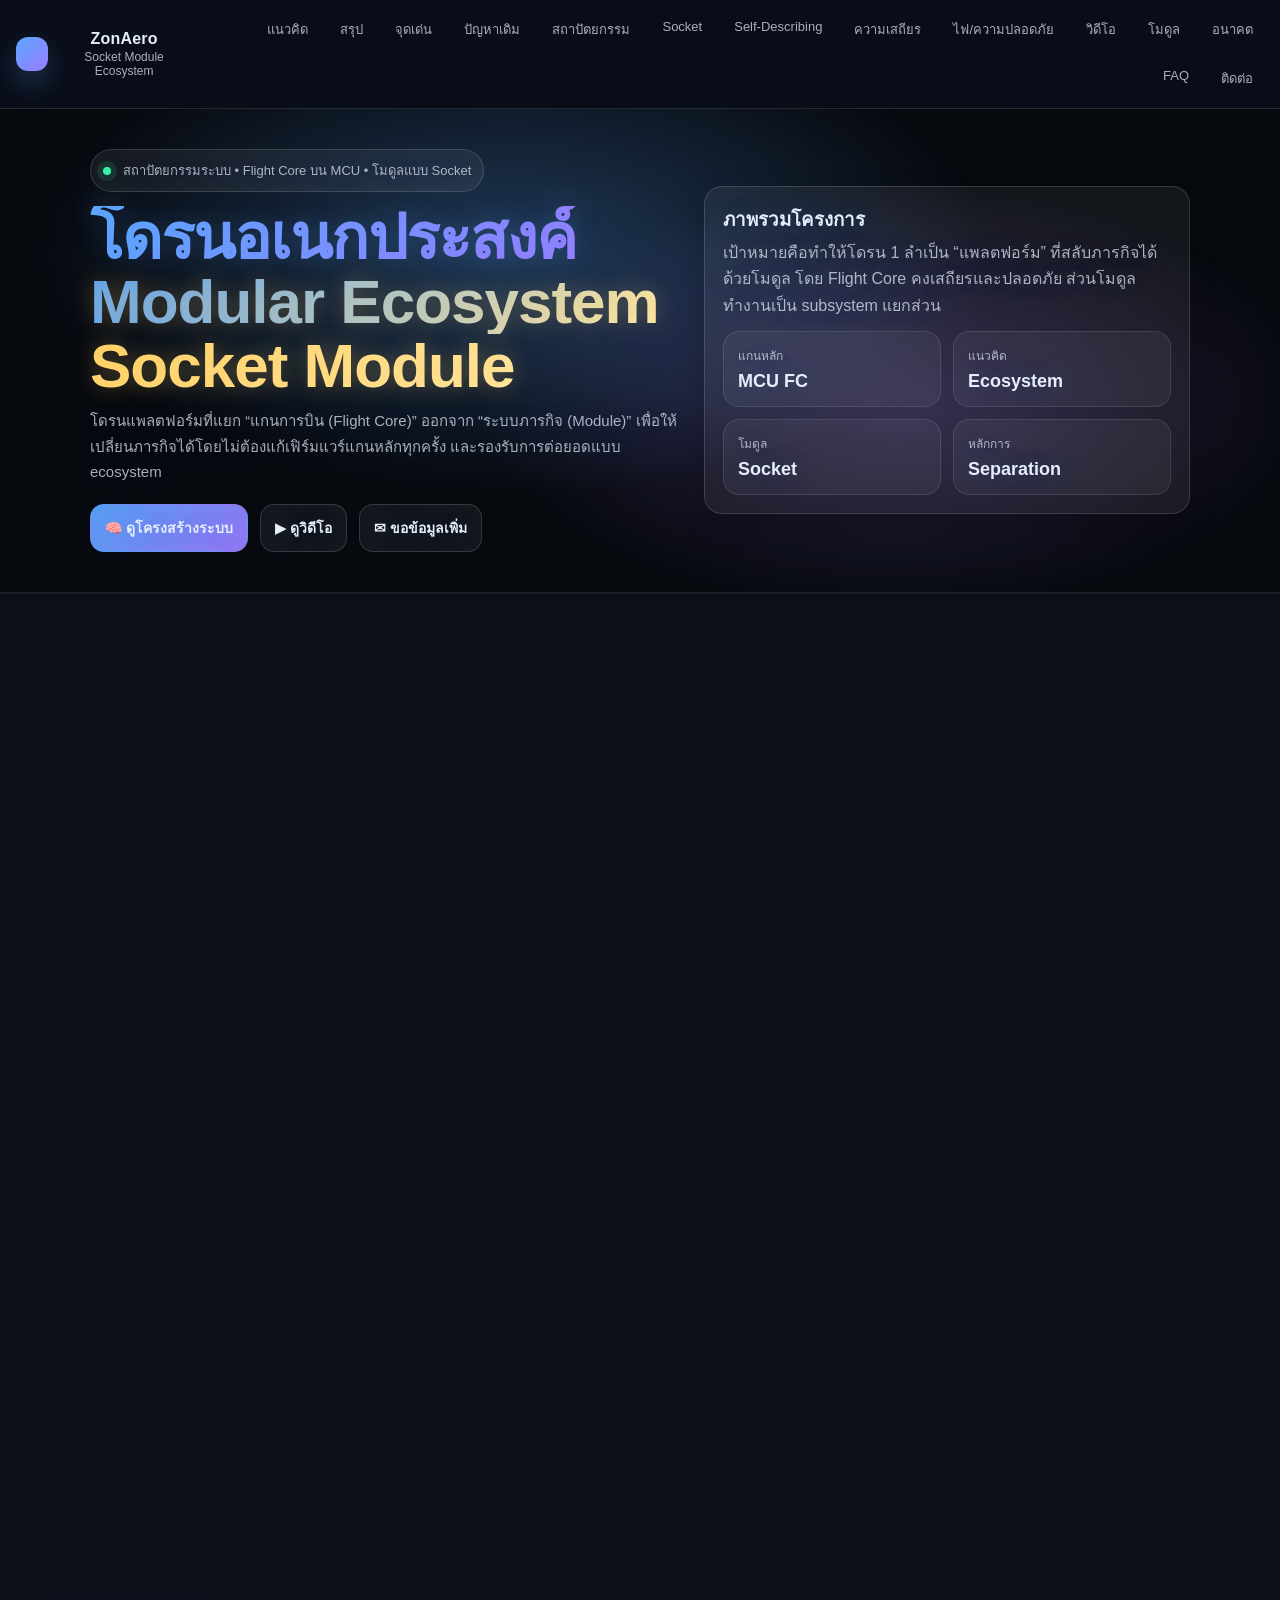
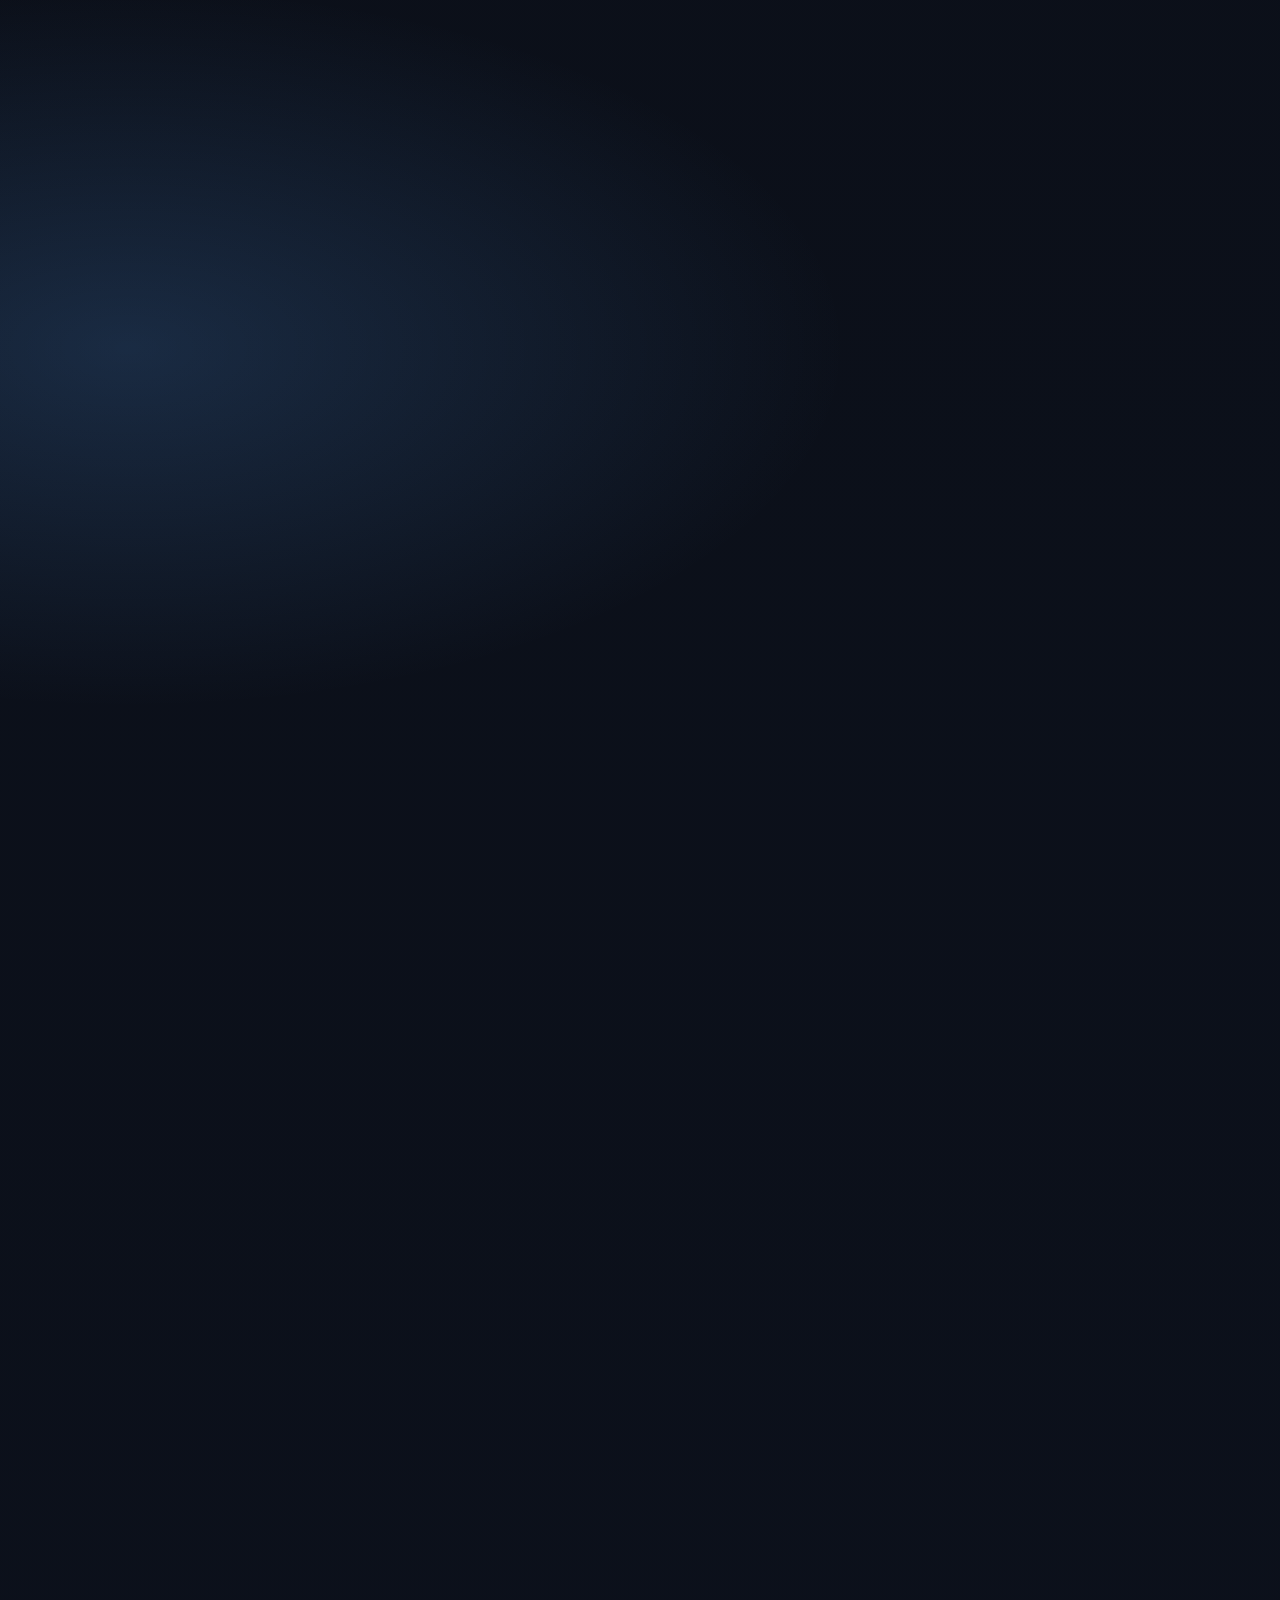
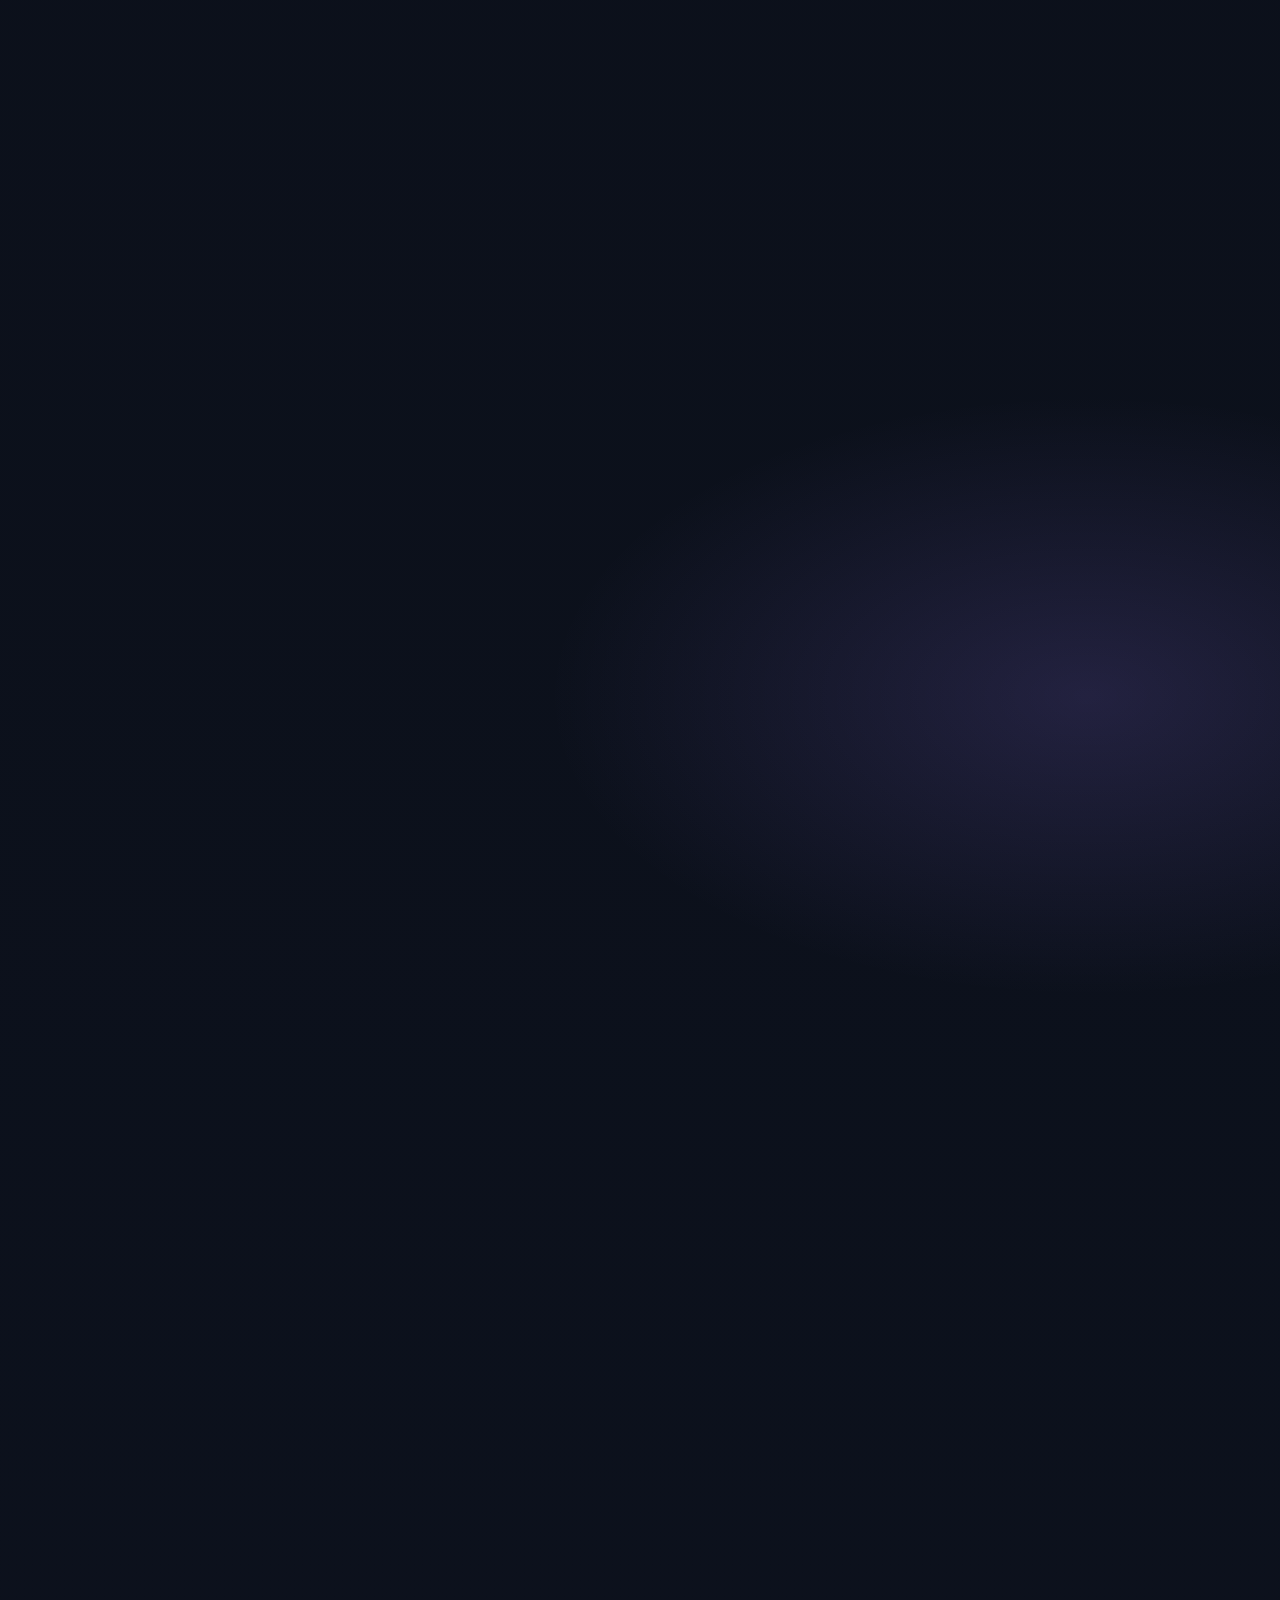
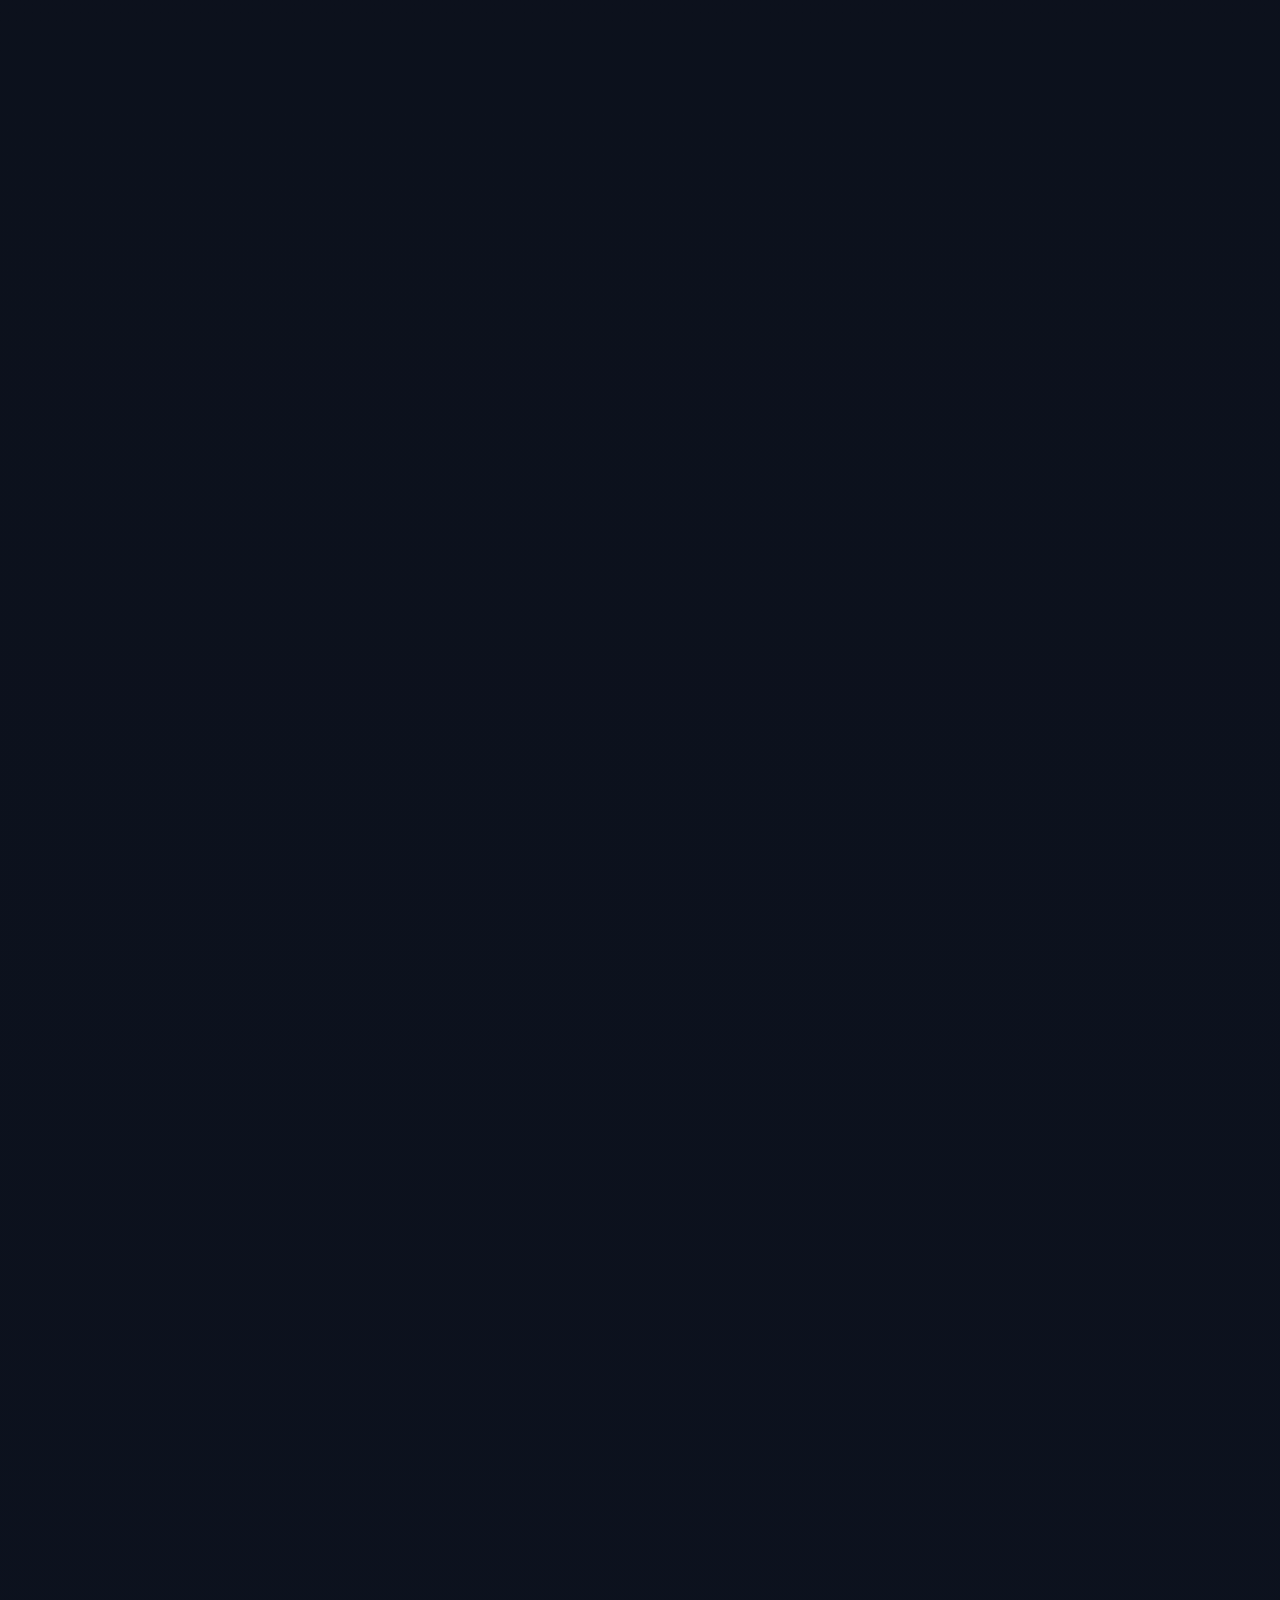
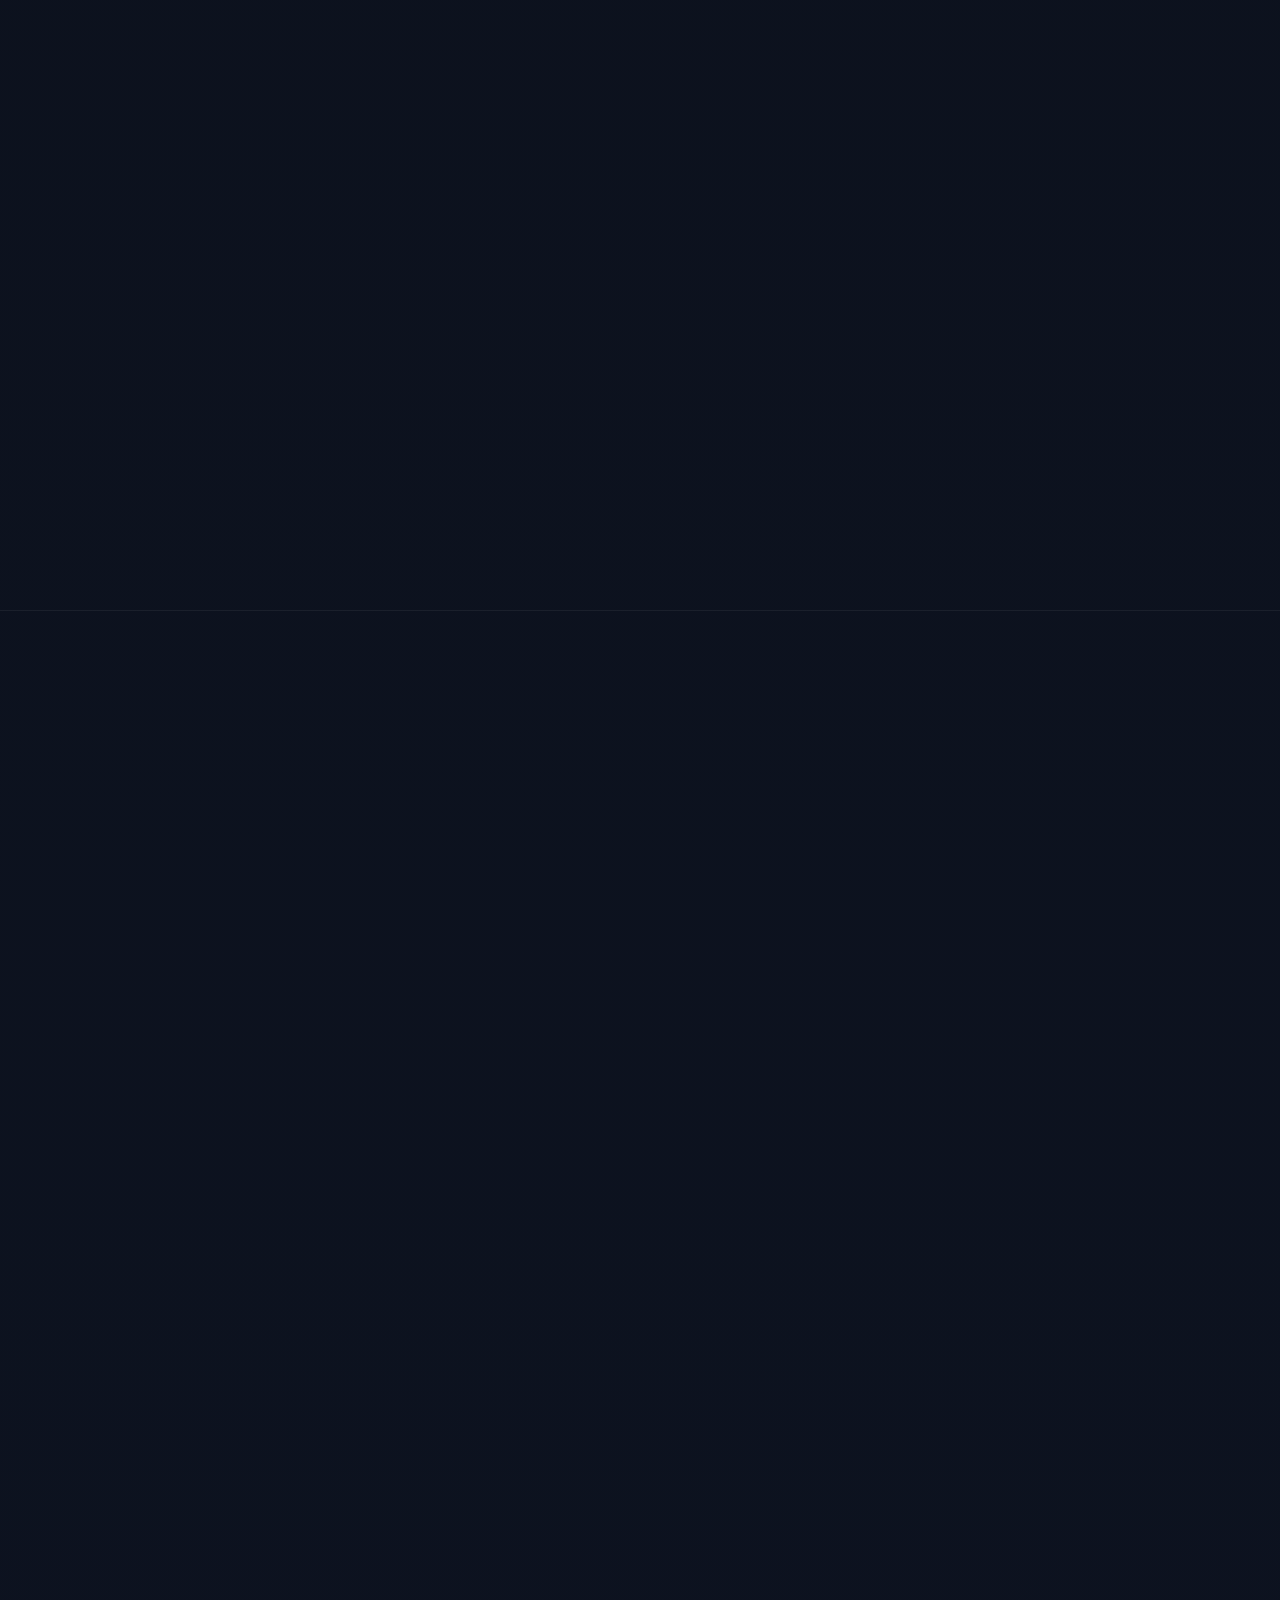
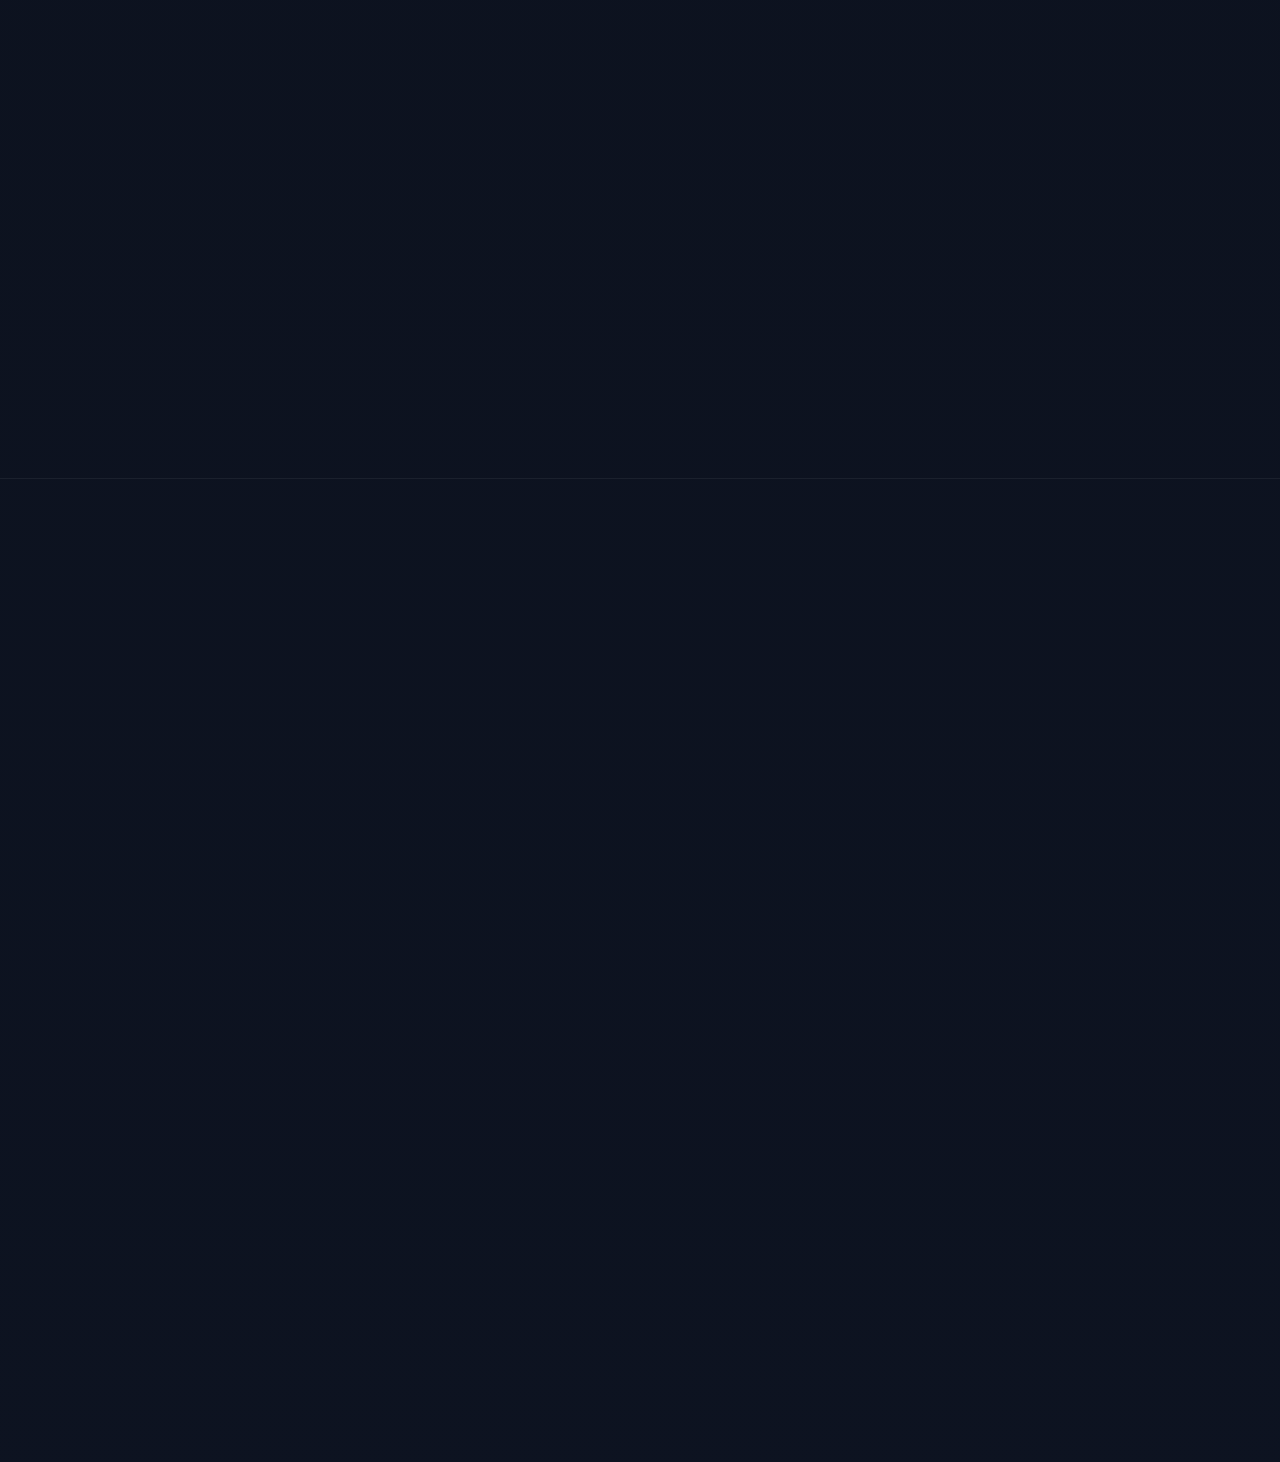
==== Multi_purpose_drone_infor.html @ 0255a1be "first commit" ====
<!doctype html>
<html lang="th">
<head>
  <meta charset="UTF-8" />
  <meta name="viewport" content="width=device-width, initial-scale=1.0" />
  <title>ZonAero | Modular Drone Ecosystem</title>
  <link rel="stylesheet" href="Multi_purpose_drone_infor.css" />
</head>

<body>
  <!-- NAV -->
  <nav class="topnav reveal" data-delay="1">
    <a class="brand" href="index.html">
      <div class="brand-badge" aria-hidden="true"></div>
      <div>
        <div class="brand-title">ZonAero</div>
        <div class="brand-sub">Socket Module Ecosystem</div>
      </div>
    </a>

    <div class="navlinks">
      <a href="#concept">แนวคิด</a>
      <a href="#summary">สรุป</a>
      <a href="#key-features">จุดเด่น</a>
      <a href="#problem">ปัญหาเดิม</a>
      <a href="#architecture">สถาปัตยกรรม</a>
      <a href="#socket">Socket</a>
      <a href="#selfdesc">Self-Describing</a>
      <a href="#reliability">ความเสถียร</a>
      <a href="#power">ไฟ/ความปลอดภัย</a>
      <a href="#videos">วิดีโอ</a>
      <a href="#examples">โมดูล</a>
      <a href="#future">อนาคต</a>
      <a href="#faq">FAQ</a>
      <a href="#contact">ติดต่อ</a>
    </div>
  </nav>

  <!-- HERO -->
  <header class="hero" id="top">
    <!-- HeroBG: แบบไม่ fixed (ตามที่คุณต้องการก่อนหน้า) -->
    <div class="hero-bg reveal zoom" data-delay="1" aria-hidden="true"></div>

    <div class="container hero-inner">
      <div>
        <div class="hero-kicker reveal" data-delay="2">
          <span class="dot" aria-hidden="true"></span>
          สถาปัตยกรรมระบบ • Flight Core บน MCU • โมดูลแบบ Socket
        </div>

        <h1 class="hero-title reveal" data-delay="3">
          <span class="hero-accent">โดรนอเนกประสงค์</span><br/>
          <span class="Aerogold">Modular Ecosystem</span>
          <span class="gold">Socket Module</span>
        </h1>

        <p class="hero-sub reveal" data-delay="4">
          โดรนแพลตฟอร์มที่แยก “แกนการบิน (Flight Core)” ออกจาก “ระบบภารกิจ (Module)”
          เพื่อให้เปลี่ยนภารกิจได้โดยไม่ต้องแก้เฟิร์มแวร์แกนหลักทุกครั้ง และรองรับการต่อยอดแบบ ecosystem
        </p>

        <div class="hero-actions reveal" data-delay="5">
          <a class="btn primary" href="#architecture">🧠 ดูโครงสร้างระบบ</a>
          <a class="btn" href="#videos">▶ ดูวิดีโอ</a>
          <a class="btn" href="#contact">✉ ขอข้อมูลเพิ่ม</a>
        </div>
      </div>

      <aside class="hero-card reveal right" data-delay="3">
        <h3 style="margin:0 0 6px;">ภาพรวมโครงการ</h3>
        <p style="margin:0;color:rgba(230,238,252,.72);line-height:1.65;">
          เป้าหมายคือทำให้โดรน 1 ลำเป็น “แพลตฟอร์ม” ที่สลับภารกิจได้ด้วยโมดูล
          โดย Flight Core คงเสถียรและปลอดภัย ส่วนโมดูลทำงานเป็น subsystem แยกส่วน
        </p>

        <div class="statgrid">
          <div class="stat"><div class="k">แกนหลัก</div><div class="v">MCU FC</div></div>
          <div class="stat"><div class="k">แนวคิด</div><div class="v">Ecosystem</div></div>
          <div class="stat"><div class="k">โมดูล</div><div class="v">Socket</div></div>
          <div class="stat"><div class="k">หลักการ</div><div class="v">Separation</div></div>
        </div>
      </aside>
    </div>
  </header>

  <main>
    <!-- =========================
         (0) NEW: แนวคิดโครงการ (5W1H) - ภาษาไทย + ป้องกันความลับ
    ========================== -->
    <section class="section" id="concept">
      <div class="container">
        <h2 class="section-title reveal" data-delay="1">
          <span class="Aerogold">แนวคิดของโครงการ</span>
        </h2>

        <div class="card reveal" data-delay="2">
          <p class="paragraph">
            ระบบนี้ถูกออกแบบสำหรับผู้ใช้ 3 กลุ่ม ได้แก่ ผู้ใช้งานโดรนที่ต้องสลับภารกิจในภาคสนาม,
            นักพัฒนาที่ดูแล Flight Core ให้มีเสถียรภาพและข้อกำหนดด้านความปลอดภัยคงที่,
            และผู้สร้างโมดูลที่พัฒนาระบบภารกิจเป็น subsystem แยกจากแกนหลัก โครงการนี้ถูกสร้างขึ้นมาเพื่อแก้ปัญหา
            โดรนแบบเดิมที่เมื่อเปลี่ยน payload/อุปกรณ์ภายนอก มักต้องแก้เฟิร์มแวร์หลักจนเกิดหลายเวอร์ชัน
            ทดสอบยากและเสี่ยงต่อความเสถียรของการบิน จึงเหมาะกับสถานการณ์ที่ภารกิจเปลี่ยนบ่อย เช่น เกษตร/กล้อง/สำรวจ/งานเฉพาะทาง
            โดยที่ตัวลำและ Flight Core ควร “คงเดิม” ส่วนความสามารถภารกิจย้ายไปอยู่ที่โมดูล เหตุผลที่ออกแบบเป็น ecosystem
            คือเพื่อให้มาตรฐานการเชื่อมต่อ การค้นพบ และความหมายของคำสั่งเป็นแบบเดียวกัน ทำให้โมดูลจากหลายผู้พัฒนาใช้งานร่วมกันได้
            โดยไม่ย้อนกลับไปแก้แกนหลักทุกครั้ง แนวคิด socket module จึงเป็นขอบเขตระบบที่ทำให้โมดูลประกาศตัวตน/ความสามารถระดับแนวคิด
            แล้วให้ Flight Core ทำหน้าที่ route และกำกับความปลอดภัย ขณะที่การควบคุมการบินยังคง deterministic และเสถียร
          </p>
        </div>

        <!-- NEW: ป้องกันความลับ -->
        <div class="notice reveal" data-delay="3">
          <b>หมายเหตุ (Public-safe):</b>
          หน้านี้อธิบายระดับสถาปัตยกรรมเท่านั้น จึงไม่เผยรายละเอียด low-level เช่น โครงสร้างเฟรมจริง,
          mapping คำสั่งจริง, ค่าควบคุมเฉพาะ, หรือรหัสระบุตัวตนที่ใช้จริง เพื่อป้องกันการ reverse ระบบ
        </div>
      </div>
    </section>

    <!-- (1) NEW: สรุปโครงการ -->
    <section class="section" id="summary">
      <div class="container">
        <h2 class="section-title reveal" data-delay="1">
          <span class="gold">สรุปโครงการ</span>
        </h2>
        <div class="card reveal" data-delay="2">
          <p class="paragraph">
            โครงการนี้เป็นโดรนที่พัฒนาระบบ <span class="gold">Socket Module</span> เพิ่มเติมโดยโมดูลสามารถเสียบใช้งานได้ทันที
            โดยไม่ต้องแก้ Flight Core ทุกครั้งที่เปลี่ยนภารกิจ ทำให้แกนการบินคงเสถียรเป็นมาตรฐานเดียว
            และช่วยให้การพัฒนาโมดูลภารกิจสามารถทำได้อย่างอิสระ
          </p>
        </div>
      </div>
    </section>

    <!-- NEW: Key Features -->
    <section class="section" id="key-features">
      <div class="container">
        <h2 class="section-title reveal" data-delay="1">
          <span class="Aeroblue">จุดเด่นของระบบ</span>
        </h2>
        <p class="section-desc reveal" data-delay="2">
          คุณสมบัติระดับสถาปัตยกรรม
        </p>

        <div class="grid3">
          <div class="card reveal left" data-delay="1">
            <h3>Flight Core คงที่</h3>
            <p>ลดการแก้เฟิร์มแวร์หลักตาม payload และลดความเสี่ยง regression</p>
            <div class="pill">⚙️ Stable Core</div>
          </div>

          <div class="card reveal" data-delay="2">
            <h3>โมดูลเป็น Subsystem</h3>
            <p>แยกส่วนภารกิจออกจากการบิน ทำให้พัฒนา/ทดสอบ/สลับภารกิจได้เร็ว</p>
            <div class="pill">🧩 Subsystem</div>
          </div>

          <div class="card reveal right" data-delay="3">
            <h3>Self-Describing</h3>
            <p>ประกาศ “ตัวตน + ความสามารถของ Module” เพื่อให้ระบบจัดการได้อัตโนมัติ</p>
            <div class="pill">🧾 Discovery</div>
          </div>

          <div class="card reveal left" data-delay="1">
            <h3>การสื่อสารเน้นความเสถียร</h3>
            <p>กลไกยืนยัน/ลองใหม่แบบมีขอบเขต โดยต่อย่อดมาจาก Protocol (CRC16-CCITT)</p>
            <div class="pill">📡 Reliable Link</div>
          </div>

          <div class="card reveal" data-delay="2">
            <h3>แยกระบบไฟ</h3>
            <p>แยกไฟ Logic และ Payload เพื่อลดผลกระทบต่อ Flight core</p>
            <div class="pill">🔌 Power Domains</div>
          </div>

          <div class="card reveal right" data-delay="3">
            <h3>รองรับ Ecosystem</h3>
            <p>รองรับโมดูลจากหลายผู้พัฒนา ภายใต้ข้อกำหนดเดียวกัน</p>
            <div class="pill">🧑‍💻 Extensible</div>
          </div>
        </div>
      </div>
    </section>

    <!-- (2) NEW: ปัญหาเดิม -->
    <section class="section" id="problem">
      <div class="container">
        <h2 class="section-title reveal" data-delay="1">
          <span class="Radddddddd">ปัญหาของโดรนแบบเดิม</span>
        </h2>
        <div class="grid2">
          <div class="card reveal left" data-delay="1">
            <h3>การแก้เฟิร์มแวร์เมื่อเปลี่ยนอุปกรณ์</h3>
            <p>
              เมื่อเปลี่ยน payload หรืออุปกรณ์ภายนอก มักต้องแก้ตรรกะ/การจัดการความปลอดภัยในเฟิร์มแวร์หลัก
              ส่งผลให้เกิดหลายเวอร์ชัน ทดสอบยาก และเพิ่มความเสี่ยงต่อความเสถียรของการบิน
            </p>
          </div>
          <div class="card reveal right" data-delay="2">
            <h3>ข้อจำกัดของโดรนเชิงภารกิจแบบตายตัว</h3>
            <p>
              โดรนจำนวนมากถูกออกแบบให้เหมาะกับภารกิจเดียว การเปลี่ยนภารกิจมักต้องเปลี่ยนทั้งลำหรือสร้างระบบใหม่
              ทำให้ไม่สามารถใช้เป็น “แพลตฟอร์มร่วม” ได้
            </p>
          </div>
        </div>
      </div>
    </section>

    <!-- (3) NEW: สถาปัตยกรรม -->
    <section class="section" id="architecture">
      <div class="container">
        <h2 class="section-title reveal" data-delay="1"><span class="Aeroblue">สถาปัตยกรรมระบบ</span></h2>
        <p class="section-desc reveal" data-delay="2">
          โครงสร้าง: <b>รีโมท → โดรน → โมดูล</b> โดยรีโมทส่งความตั้งใจผู้ใช้และคำสั่งภารกิจ,
          Flight Core ตรวจสอบ/กำกับความปลอดภัย และ route ไปยังโมดูล,
          โมดูลทำงานภารกิจและส่งสถานะกลับเพื่อการแสดงผล/บันทึก
        </p>

        <div class="card reveal" data-delay="3">
          <div class="mono">
            รีโมท → (คำสั่ง/โหมด) → Flight Core (Safety + Routing) → โมดูล (Subsystem) → Payload
            <br/>
            Telemetry/Status ← โมดูล ← Flight Core (Aggregation) ← รีโมท/บันทึกข้อมูล
          </div>
        </div>
      </div>
    </section>

    <!-- (4) NEW: Socket Module -->
    <section class="section" id="socket">
      <div class="container">
        <h2 class="section-title reveal" data-delay="1"> 
          <span class="Aerogold">แนวคิด</span> 
          <span class="gold">Socket Module</span>
        </h2>
        <div class="grid2">
          <div class="card reveal left" data-delay="1">
            <h3>Plug-and-play</h3>
            <p>โมดูลถูกออกแบบให้เชื่อมต่อเข้าระบบได้ตามมาตรฐานเดียวกัน และใช้งานได้โดยไม่ต้องแก้ Flight Core</p>
            <div class="pill">🧲 Plug-and-play</div>
          </div>
          <div class="card reveal right" data-delay="2">
            <h3>โมดูลเป็น subsystem แยกจาก flight core</h3>
            <p>Flight Core คุมการบินและ safety gating ส่วนโมดูลรับผิดชอบภารกิจภายใต้ขอบเขตความสามารถที่ประกาศไว้</p>
            <div class="pill">⚙️ Boundary</div>
          </div>
        </div>
      </div>
    </section>

    <!-- (5) NEW: Self-describing (ปกปิดข้อมูลจริง) -->
    <section class="section" id="selfdesc">
      <div class="container">
        <h2 class="section-title reveal" data-delay="1">
          <span class="Aerogold">โมดูลแบบอธิบายตัวเอง </span>
          <span class="gold">(Self-describing Module)</span>
        </h2>
        <p class="section-desc reveal" data-delay="2">
          โมดูลประกาศ “ตัวตน + แผนที่ความสามารถ” เพื่อให้ระบบรู้ว่ารองรับฟังก์ชันประเภทใด โดยหน้าเว็บนี้ใช้ตัวอย่างเชิงแนวคิดและปกปิดค่าที่ใช้จริง
        </p>

        <div class="grid2">
          <div class="card reveal left" data-delay="1">
            <h3>ตัวอย่างเชิงแนวคิด</h3>
            <pre class="codebox"><code>Module Identity   = [REDACTED]
Capability Map    = [ABSTRACTED TYPES ONLY]</code></pre>
            <div class="pill">🔒 Public-safe</div>
          </div>

          <div class="card reveal right" data-delay="2">
            <h3>ประเภทความสามารถ (ตัวอย่าง)</h3>
            <ul class="list">
              <li><b>ช่วงค่า (Range)</b> เช่น 0–180 สำหรับมุมเซอร์โว</li>
              <li><b>สถานะ (Boolean)</b> เช่น เปิด/ปิด</li>
              <li><b>ไม่มีฟังก์ชัน</b> สำหรับช่องที่ไม่ได้ใช้งาน</li>
            </ul>
            <div class="pill">🧾 Type-based</div>
          </div>
        </div>
      </div>
    </section>

    <!-- (6) NEW: ความเสถียรการสื่อสาร -->
    <section class="section" id="reliability">
      <div class="container">
        <h2 class="section-title reveal" data-delay="1">
          <span class="Aeroblue">ความเสถียรของการสื่อสาร</span>
        </h2>

        <p class="section-desc reveal" data-delay="2">
          ระบบยึดแนวคิดการสื่อสารที่ตรวจสอบได้ เพื่อป้องกันคำสั่งผิดพลาดและลดความเสี่ยงจากการเชื่อมต่อที่ไม่เสถียร
        </p>

        <div class="grid3">
          <div class="card reveal left" data-delay="1">
            <h3>Serial Protocol</h3>
            <p>มีโครงสร้างการส่งข้อมูลเป็นเฟรมเพื่อแยกคำสั่ง/ข้อมูล (ไม่เปิดโครงสร้างจริง)</p>
            <div class="pill">🧵 Framing</div>
          </div>

          <div class="card reveal" data-delay="2">
            <h3>CRC16</h3>
            <p>ตรวจสอบความถูกต้องของข้อมูลก่อนนำไปใช้ ลดผลกระทบจากสัญญาณรบกวน</p>
            <div class="pill">✅ Integrity</div>
          </div>

          <div class="card reveal right" data-delay="3">
            <h3>ACK / NACK</h3>
            <p>กลไกตอบรับเพื่อยืนยันการรับส่ง และรองรับการลองใหม่แบบมีขอบเขต</p>
            <div class="pill">↩️ Confirm</div>
          </div>

          <div class="card reveal left" data-delay="1">
            <h3>Timeout / Retry</h3>
            <p>กำหนดเวลารอและการลองใหม่แบบจำกัด เพื่อให้พฤติกรรมระบบคาดเดาได้</p>
            <div class="pill">⏱️ Bounded</div>
          </div>

          <div class="card reveal" data-delay="2">
            <h3>Failsafe</h3>
            <p>เมื่อโมดูลผิดปกติ ระบบสามารถลดระดับภารกิจได้ โดยยังคงความปลอดภัยการบิน</p>
            <div class="pill">🛡 Safe</div>
          </div>

          <div class="card reveal right" data-delay="3">
            <h3>State Handling</h3>
            <p>จัดการการเชื่อมต่อแบบสถานะเพื่อลดพฤติกรรมไม่กำหนดแน่ชัด</p>
            <div class="pill">📐 States</div>
          </div>
        </div>
      </div>
    </section>

    <!-- (7) NEW: ไฟ/ความปลอดภัย -->
    <section class="section" id="power">
      <div class="container">
        <h2 class="section-title reveal" data-delay="1">
          <span class="Radddddddd">ความปลอดภัยและระบบไฟ</span>
        </h2>

        <div class="grid2">
          <div class="card reveal left" data-delay="1">
            <h3>แยกไฟ Logic และ Payload</h3>
            <p>
              แยกไฟเลี้ยง Logic ออกจากไฟ Payload เพื่อลดการรบกวนข้ามโดเมน และลดโอกาสที่โหลดภารกิจจะกระทบระบบควบคุมหลัก
            </p>
            <div class="pill">🔋 Separation</div>
          </div>

          <div class="card reveal right" data-delay="2">
            <h3>แนวคิดการตัดไฟโมดูลเมื่อผิดปกติ (อนาคต)</h3>
            <p>
              วางสถาปัตยกรรมให้รองรับการแยกความเสียหาย (fault isolation) โดยไม่เปิดเผยรายละเอียดวงจร/เงื่อนไขจริงบนหน้าเว็บ
            </p>
            <div class="pill">⚠️ Future</div>
          </div>
        </div>
      </div>
    </section>

    <!-- VIDEO -->
    <section class="section" id="videos">
  <div class="container">
    <h2 class="section-title reveal" data-delay="1">วิดีโอสาธิต (Videos)</h2>
    <p class="section-desc reveal" data-delay="2">
      ตัวอย่างการทำงาน/การทดสอบ (นำเสนอระดับภาพรวม ไม่เผยรายละเอียด low-level)
    </p>

    <!-- Video 1 -->
    <div class="card reveal" data-delay="3">
      <h3 style="margin:0 0 10px;">
        <span class="dot" aria-hidden="true">|</span> - Test Flight (Camera Module)
      </h3>
      <video class="video-center reveal zoom" data-delay="2"
             data-autoplay loop muted playsinline preload="metadata">
        <source src="video/noise.mp4" type="video/mp4" />
        เบราว์เซอร์ของคุณไม่รองรับวิดีโอ
      </video>
    </div>

    <div style="height:18px;"></div>

    <!-- Video 2 -->
    <div class="card reveal" data-delay="3">
      <h3 style="margin:0 0 10px;">
        <span class="dot" aria-hidden="true">|</span> - Test Flight (Agriculture Module)
      </h3>
      <video class="video-center reveal zoom" data-delay="2"
             data-autoplay loop muted playsinline preload="metadata">
        <source src="video/idk.mp4" type="video/mp4" />
        เบราว์เซอร์ของคุณไม่รองรับวิดีโอ
      </video>
    </div>

    <div style="height:18px;"></div>

    <!-- Video 3  -->
    <div class="card reveal" data-delay="3">
      <h3 style="margin:0 0 10px;">
        <span class="dot" aria-hidden="true">|</span> - การเชื่อมต่อ Agriculture Module
      </h3>
      <video class="video-center reveal zoom" data-delay="2"
             data-autoplay loop muted playsinline preload="metadata">
        <source src="video/supergolf.mp4" type="video/mp4" />
        เบราว์เซอร์ของคุณไม่รองรับวิดีโอ
      </video>
    </div>

    <div style="height:18px;"></div>

    <!-- Video 4 (NEW) -->
    <div class="card reveal" data-delay="3">
      <h3 style="margin:0 0 10px;">
        <span class="dot" aria-hidden="true">|</span>
         - การเชื่อมต่อ Agriculture Module Test บินจริง
      </h3>
      <video class="video-center reveal zoom" data-delay="2"
             data-autoplay loop muted playsinline preload="metadata">
        <source src="video/danger.mp4" type="video/mp4" />
        เบราว์เซอร์ของคุณไม่รองรับวิดีโอ
      </video>
    </div>

    <div style="height:18px;"></div>

    <!-- Video 5 (NEW) -->
    <div class="card reveal" data-delay="3">
      <h3 style="margin:0 0 10px;">
        <span class="dot" aria-hidden="true">|</span> - การเชื่อมต่อ Camera Module
      </h3>
      <video class="video-center reveal zoom" data-delay="2"
             data-autoplay loop muted playsinline preload="metadata">
        <source src="video/golf.mp4" type="video/mp4" />
        เบราว์เซอร์ของคุณไม่รองรับวิดีโอ
      </video>
    </div>
  </div>
</section>


    <!-- (8) NEW: ตัวอย่างโมดูล -->
<section class="section" id="examples">
  <div class="container">
    <h2 class="section-title reveal">
      <span class="Aeroblue">ตัวอย่าง Module</span>
    </h2>
    <p class="section-desc reveal">ตัวอย่างโมดูลในเชิงแนวคิด</p>

    <!-- GRID แนวนอน -->
    <div class="module-grid reveal">

      <div class="card module">
        <img src="images/kak2.jpg" alt="Agriculture Module">
        <h3>โมดูลเกษตร</h3>
        <p>ควบคุมปั๊ม / รีเลย์</p>
      </div>

      <div class="card module">
        <img src="images/kak1.jpg" alt="Camera Module">
        <h3>โมดูลกล้อง</h3>
        <p>Servo 2 แกน สำหรับควบคุมแกนกล้อง X,Y</p>
      </div>

      <div class="card module">
        <img src="images/kak3.png" alt="Custom Module">
        <h3>Custom Module</h3>
        <p>พัฒนาโดยผู้ใช้งาน และ หน่วยงานต่างๆ</p>
      </div>

    </div>
  </div>
</section>




    <!-- (9) NEW: อนาคต -->
    <section class="section" id="future">
      <div class="container">
        <h2 class="section-title reveal" data-delay="1">
          <span class="Aerogold">แผนพัฒนาในอนาคต</span>
        </h2>

        <div class="grid3">
          <div class="card reveal left" data-delay="1">
            <h3>UAV</h3>
            <p>ขยายระบบโมดูลให้รองรับภารกิจ UAV ที่หลากหลายขึ้น</p>
            <div class="pill">✈️</div>
          </div>

          <div class="card reveal" data-delay="2">
            <h3>AUV</h3>
            <p>นำแนวคิด modular ไปสู่ยานใต้น้ำ โดยคงหลักการ subsystem</p>
            <div class="pill">🌊</div>
          </div>

          <div class="card reveal right" data-delay="3">
            <h3>หุ่นยนต์แบบ Modular Ecosystem</h3>
            <p>ต่อยอด ecosystem ไปยังระบบหุ่นยนต์และแพลตฟอร์มอื่น</p>
            <div class="pill">🤖</div>
          </div>
        </div>
      </div>
    </section>

    <!-- FAQ -->
    <section class="section" id="faq">
      <div class="container">
        <h2 class="section-title reveal" data-delay="1">
          <span class="Radddddddd">FAQ</span>
        </h2>
        <p class="section-desc reveal" data-delay="2">
          คำถามที่พบบ่อย (ปรับให้ปลอดภัยต่อการเผยแพร่)
        </p>

        <div class="faq">
          <details class="card reveal" data-delay="1">
            <summary>โมดูลใหม่ต้องแก้ Flight Core ไหม?</summary>
            <p class="faq-body">
              เป้าหมายคือไม่ต้องแก้ โดยยึดการประกาศความสามารถและการ route ของระบบภายใต้กติกาเดียวกัน
            </p>
          </details>

          <details class="card reveal" data-delay="2">
            <summary>ทำไมหน้าเว็บไม่เปิดรายละเอียดโปรโตคอล?</summary>
            <p class="faq-body">
              เพื่อป้องกันการ reverse ระบบ หน้านี้จึงอธิบายระดับสถาปัตยกรรมเท่านั้น
            </p>
          </details>

          <details class="card reveal" data-delay="3">
            <summary>ระบบรับมือการสื่อสารไม่เสถียรอย่างไร?</summary>
            <p class="faq-body">
              ระบบมีแนวคิดตรวจสอบความถูกต้องของข้อมูล และมีแนวทาง failsafe เพื่อคงความปลอดภัยการบิน
            </p>
          </details>

          <details class="card reveal" data-delay="4">
            <summary>ทำไมต้องแยกไฟ Logic กับ Payload?</summary>
            <p class="faq-body">
              เพื่อลดการรบกวนข้ามโดเมน และลดโอกาสที่โหลดภารกิจจะกระทบแกนควบคุมหลัก
            </p>
          </details>

          <details class="card reveal" data-delay="5">
            <summary>ผู้ใช้ภายนอกพัฒนาโมดูลเองได้ไหม?</summary>
            <p class="faq-body">
              ได้ในเชิงแนวคิด หากทำตามมาตรฐานการประกาศความสามารถและข้อกำหนดด้านความปลอดภัยของระบบ
            </p>
          </details>
        </div>
      </div>
    </section>
    <section class="section" id="contact">
      <h2><span class="dot">•</span>  Contact</h2>
      <h3>iabqosochqjz@gmail.com</h3>
    </section>

<footer>
  <div class="container footer-credit">

    <div class="credit-line">
      <span class="role">Web Design & Development</span>
      <span class="dot">•</span>
      <span class="name">Pakin Maliphuang</span>
    </div>

    <div class="credit-line">
      <span class="role">Drone System Design & Development</span>
      <span class="dot">•</span>
      <span class="name">Atitikun Pomsuwon</span>
    </div>

    <p class="copyright">
      © 2025 ZonAero — Project Hub
    </p>

  </div>
</footer>


  <script src="Multi_purpose_drone_infor.js"></script>
</body>
</html>
---- Multi_purpose_drone_infor.css ----
:root{
  --bg:#0b0f18;
  --bg2:#0f172a;
  --text:#e6eefc;
  --muted: rgba(230,238,252,.72);
  --line: rgba(255,255,255,.12);
  --brand:#5aa7ff;
  --brand2:#9b7bff;
  --good:#35f3a4;
  --radius: 18px;
}

*,
*::before,
*::after{ box-sizing:border-box; }

html,body{
  width:100%;
  min-height:100%;
  margin:0;
  padding:0;
  overflow-x:hidden;
  scroll-behavior:smooth;
}

body{
  font-family: Arial, sans-serif;
  background: radial-gradient(1200px 600px at 10% 10%, rgba(90,167,255,.18), transparent 60%),
              radial-gradient(900px 500px at 85% 20%, rgba(155,123,255,.16), transparent 60%),
              linear-gradient(180deg, var(--bg), var(--bg2));
  color: var(--text);
  text-align:center;
}

/* =========================
   Reveal animation
========================= */
.reveal{
  opacity:0;
  transform:translateY(34px);
  transition:opacity .75s ease, transform .75s ease;
  will-change:opacity, transform;
}
.reveal.show{ opacity:1; transform:translateY(0); }
.reveal.zoom{ transform:scale(.96); }
.reveal.zoom.show{ transform:scale(1); }
.reveal.left{ transform:translateX(-40px); }
.reveal.left.show{ transform:translateX(0); }
.reveal.right{ transform:translateX(40px); }
.reveal.right.show{ transform:translateX(0); }
.reveal[data-delay="1"]{ transition-delay:.05s; }
.reveal[data-delay="2"]{ transition-delay:.12s; }
.reveal[data-delay="3"]{ transition-delay:.18s; }
.reveal[data-delay="4"]{ transition-delay:.25s; }
.reveal[data-delay="5"]{ transition-delay:.32s; }

@media (prefers-reduced-motion: reduce){
  .reveal, .reveal.show{
    transition:none !important;
    transform:none !important;
    opacity:1 !important;
  }
}

/* =========================
   Topnav
========================= */
.topnav{
  position: sticky;
  top: 0;
  z-index: 50;
  display:flex;
  align-items:center;
  justify-content:space-between;
  gap: 12px;
  padding: 10px 16px;
  border-bottom: 1px solid var(--line);
  background: rgba(10,14,24,.55);
  backdrop-filter: blur(14px);
}

.brand{
  display:flex;
  align-items:center;
  gap:10px;
  text-decoration:none;
  color: var(--text);
}
.brand-badge{
  width: 34px;
  height: 34px;
  border-radius: 12px;
  background: linear-gradient(135deg, var(--brand), var(--brand2));
  box-shadow: 0 12px 30px rgba(90,167,255,.28);
}
.brand-title{ font-weight: 800; letter-spacing: .2px; }
.brand-sub{ font-size: 12px; color: var(--muted); margin-top: 2px; }

.navlinks{
  display:flex;
  gap: 10px;
  flex-wrap:wrap;
  justify-content:flex-end;
}
.navlinks a{
  color: var(--muted);
  text-decoration:none;
  font-size: 13px;
  padding: 8px 10px;
  border: 1px solid transparent;
  border-radius: 12px;
  transition: transform .18s ease, border-color .18s ease, color .18s ease, background .18s ease;
}
.navlinks a:hover{
  color: var(--text);
  border-color: var(--line);
  background: rgba(255,255,255,.05);
  transform: translateY(-1px);
}

/* =========================
   Layout
========================= */
.container{
  width:min(1100px, 92vw);
  margin: 0 auto;
  text-align:left;
}
.section{
  padding: 70px 0;
  border-top: 1px solid rgba(255,255,255,.06);
}
.section-title{
  font-size: clamp(26px, 3.2vw, 40px);
  margin: 0 0 10px;
  letter-spacing: -.5px;
}
.section-desc{
  margin: 0 0 24px;
  color: var(--muted);
  line-height: 1.6;
}
.paragraph{
  margin: 0;
  color: rgba(230,238,252,.78);
  line-height: 1.85;
}

/* Notice (Public-safe) */
.notice{
  margin-top: 14px;
  padding: 14px 16px;
  border-radius: 16px;
  border: 1px dashed rgba(255,255,255,.20);
  background: rgba(255,255,255,.05);
  color: rgba(230,238,252,.78);
  line-height: 1.6;
}

/* =========================
   HERO (not fixed)
========================= */
.hero{
  position:relative;
  width:100vw;
  height: 100%;
  overflow:hidden;
  border-bottom: 1px solid rgba(255,255,255,.06);
}
.hero-bg{
  position:absolute;
  inset:0;
  width:100%;
  height:100%;
  background: url("images/baso.jpg") center/cover no-repeat;
  filter: blur(26px);
  transform: scale(1.12);
  opacity: .85;
  z-index: 0;
}
.hero::after{
  content:"";
  position:absolute;
  inset:0;
  background: radial-gradient(800px 400px at 40% 30%, rgba(90,167,255,.30), transparent 60%),
              radial-gradient(700px 360px at 70% 60%, rgba(155,123,255,.24), transparent 60%),
              rgba(0,0,0,.40);
  z-index: 1;
}
.hero-inner{
  position: relative;
  z-index: 2;
  height: 100%;
  display:grid;
  grid-template-columns: 1.1fr .9fr;
  gap: 20px;
  align-items:center;
  padding: 40px 0;
  text-shadow: 0 0 28px rgba(90,167,255,.25);
}

.hero-kicker{
  display:inline-flex;
  align-items:center;
  gap:12px;
  padding: 10px 12px;
  border: 1px solid rgba(255,255,255,.14);
  background: rgba(255,255,255,.06);
  border-radius: 999px;
  color: var(--muted);
  font-size: 13px;
}
.dot{
  width: 8px;
  height: 8px;
  border-radius: 99px;
  background: var(--good);
  box-shadow: 0 0 0 6px rgba(53,243,164,.12);
}
.hero-title{
  font-size: clamp(34px, 5vw, 62px);
  margin: 14px 0 10px;
  letter-spacing: -1px;
  line-height: 1.03;
}
.hero-accent{
  background: linear-gradient(135deg, var(--brand), var(--brand2));
  -webkit-background-clip: text;
  background-clip: text;

  -webkit-text-fill-color: transparent;
  color: transparent;

  font-weight: 900;
  display: inline-block;
}
.hero-sub{
  color: var(--muted);
  line-height: 1.7;
  margin: 0 0 20px;
  font-size: 15px;
}
.hero-actions{
  display:flex;
  gap: 12px;
  flex-wrap:wrap;
}
.btn{
  display:inline-flex;
  align-items:center;
  justify-content:center;
  gap:10px;
  padding: 12px 14px;
  border-radius: 14px;
  border: 1px solid rgba(255,255,255,.14);
  background: rgba(255,255,255,.06);
  color: var(--text);
  text-decoration:none;
  font-weight: 700;
  font-size: 14px;
  transition: transform .18s ease, background .18s ease, border-color .18s ease;
}
.btn:hover{
  transform: translateY(-2px);
  border-color: rgba(255,255,255,.22);
  background: rgba(255,255,255,.08);
}
.btn.primary{
  border-color: transparent;
  background: linear-gradient(135deg, rgba(90,167,255,.95), rgba(155,123,255,.95));
}

.hero-card{
  border: 1px solid rgba(255,255,255,.14);
  background: rgba(255,255,255,.06);
  border-radius: var(--radius);
  padding: 18px;
  box-shadow: 0 20px 50px rgba(0,0,0,.25);
}
.statgrid{
  display:grid;
  grid-template-columns: repeat(2, 1fr);
  gap: 12px;
  margin-top: 12px;
}
.stat{
  border: 1px solid rgba(255,255,255,.10);
  background: rgba(255,255,255,.05);
  border-radius: 16px;
  padding: 14px;
}
.stat .k{ color: var(--muted); font-size: 12px; }
.stat .v{ font-weight: 900; margin-top: 6px; font-size: 18px; }

/* =========================
   Cards & Grids
========================= */
.grid2{ display:grid; grid-template-columns: 1fr 1fr; gap:14px; }
.grid3{ display:grid; grid-template-columns: repeat(3, 1fr); gap:14px; }

.card{
  border: 1px solid rgba(255,255,255,.12);
  background: rgba(255,255,255,.06);
  border-radius: var(--radius);
  padding: 10px;
  box-shadow: 0 18px 44px rgba(0,0,0,.24);
}
.card h3{ margin: 0 0 8px; }
.card p{ margin: 0; color: var(--muted); line-height: 1.75; }

.pill{
  display:inline-flex;
  align-items:center;
  gap: 8px;
  padding: 8px 10px;
  border-radius: 999px;
  border: 1px solid rgba(255,255,255,.12);
  background: rgba(255,255,255,.05);
  color: var(--muted);
  font-size: 12px;
  margin-top: 12px;
}

.list{
  margin: 0;
  padding-left: 18px;
  color: var(--muted);
  line-height: 1.7;
}
.list li{ margin: 6px 0; }

.codebox{
  margin: 0;
  padding: 14px;
  border-radius: 14px;
  border: 1px solid rgba(255,255,255,.12);
  background: rgba(0,0,0,.25);
  overflow:auto;
}
.codebox code{
  font-family: ui-monospace, SFMono-Regular, Menlo, Monaco, Consolas, "Liberation Mono", "Courier New", monospace;
  color: rgba(230,238,252,.9);
  font-size: 13px;
}
.mono{
  font-family: ui-monospace, SFMono-Regular, Menlo, Monaco, Consolas, "Liberation Mono", "Courier New", monospace;
  color: rgba(230,238,252,.82);
  line-height: 1.7;
}

.gold{
  background: linear-gradient(135deg, #ffd166, #ffe6a1);
  -webkit-background-clip: text;
  background-clip: text;

  -webkit-text-fill-color: transparent;
  color: transparent;

  font-weight: 900;
  display: inline-block;
  text-shadow: 0 0 22px rgba(255, 209, 102, 0.329);
}

.Aerogold{
  background: linear-gradient(135deg, rgba(90,167,255,.95), #ffe6a1);
  -webkit-background-clip: text;
  background-clip: text;

  -webkit-text-fill-color: transparent;
  color: transparent;

  font-weight: 900;
  display: inline-block;
  text-shadow: 0 0 22px rgba(255,209,102,.28);
}

.Aeroblue{
  background: linear-gradient(135deg, rgba(90,167,255,.95), rgba(155,123,255,.95));
  -webkit-background-clip: text;
  background-clip:text;
  color: transparent;
  font-weight: 900;
  text-shadow: 0 0 22px rgba(135, 102, 255, 0.336);
}

.Radddddddd{
  background: linear-gradient(135deg,#ff5a5a,#ff7b82);
  -webkit-background-clip: text;
  background-clip: text;
  -webkit-text-fill-color: transparent;
  color: transparent;
  font-weight: 900;
  text-shadow: 0 0 22px rgba(255, 102, 102, 0.445);
}

/* FAQ */
.faq summary{
  list-style:none;
  font-weight: 800;
  cursor: pointer;
}
.faq summary::-webkit-details-marker{ display:none; }
.faq-body{
  margin: 12px 0 0;
  color: rgba(230,238,252,.74);
  line-height: 1.7;
}

.contact-row{
  display:flex;
  gap: 12px;
  flex-wrap:wrap;
  margin-top: 12px;
}

/* Video */
.video-center{
  display:block;
  width:min(1400px, 100%);
  max-width:100%;
  height:auto;
  margin:0 auto;
  border-radius: 16px;
  border: 1px solid rgba(255,255,255,.12);
  background: rgba(0,0,0,.25);
}
.video-text {
  gap: 1px;
}

footer{
  border-top: 1px solid rgba(255,255,255,.10);
  padding: 18px 0;
  color: var(--muted);
  text-align:center;
}

/* ===============================
   MOBILE LAYOUT (responsive)
================================ */
@media (max-width: 920px){
  .hero{ height:auto; min-height: 100vh; }
  .hero-inner{ grid-template-columns: 1fr; padding: 84px 0 32px; gap: 14px; }
  .btn{ width: 100%; }
  .grid2, .grid3{ grid-template-columns: 1fr; }
}

@media (max-width: 860px){
  .topnav{ flex-direction: column; align-items: flex-start; gap: 10px; }
  .navlinks{
    width: 100%;
    overflow-x: auto;
    white-space: nowrap;
    -webkit-overflow-scrolling: touch;
    padding-bottom: 6px;
    justify-content: flex-start;
  }
  .navlinks a{
    display: inline-flex;
    border-radius: 999px;
  }
}

@media (max-width: 600px){
  .section{ padding: 52px 0; }
  .section-title{ font-size: clamp(22px, 6.5vw, 30px); }
  .section-desc{ font-size: 14px; }
  .paragraph{ font-size: 14px; line-height: 1.9; }
  .codebox code{ font-size: 12px; }
  .mono{ font-size: 12px; }
}
.hero-bg{
  filter: blur(14px);        /* เดิม 26px */
  transform: scale(1.06);    /* เดิม 1.12 */
  will-change: transform, opacity;
}

/* 2) backdrop-filter หนักบนหลายเครื่อง → ปิดในส่วนที่ใช้บ่อย */
.topnav{
  backdrop-filter: none;     /* เดิม blur(14px) */
}

/* 3) ลดเงาใหญ่ ๆ (shadow) ที่ทำให้ repaint หนัก */
.card, .hero-card{
  box-shadow: 0 12px 28px rgba(0,0,0,.22); /* เบาลง */
}

/* 4) ให้เบราว์เซอร์ “ข้ามการวาด” section ที่ยังไม่เห็น */
.section{
  content-visibility: auto;
  contain-intrinsic-size: 900px; /* กันกระโดดตอนโหลด */
}

/* 5) smooth scroll บางเครื่องทำให้หน่วง (แนะนำปิด) */
html{ scroll-behavior: auto; }

/* 6) ป้องกันการแอนิเมชันหนักเกินไปบนจอเล็ก */
@media (max-width: 600px){
  .reveal{ transition-duration: .55s; }
}
/* ให้มี scrollbar แค่ตัวเดียว */
/* ===== Module Grid (แนวนอน 3 อัน) ===== */
.module-grid{
  display: grid;
  grid-template-columns: repeat(3, 1fr); /* 3 อันต่อแถว */
  gap: 16px;
}

/* การ์ด */
.module{
  background: rgba(255,255,255,.05);
  border: 1px solid rgba(255,255,255,.12);
  border-radius: 16px;
  padding: 14px;
}

/* รูป (ลดขนาด) */
.module img{
  width: 100%;
  height: 130px;        /* คุมความสูง */
  object-fit: cover;
  border-radius: 12px;
  margin-bottom: 10px;
  border: 1px solid rgba(255,255,255,.1);
}

/* ตัวอักษร */
.module h3{
  margin: 0 0 6px;
  font-size: 15px;
}
.module p{
  margin: 0;
  font-size: 13px;
  color: var(--muted);
  line-height: 1.5;
}

/* ===== Responsive ===== */
@media (max-width: 900px){
  .module-grid{
    grid-template-columns: repeat(2, 1fr);
  }
}

@media (max-width: 600px){
  .module-grid{
    grid-template-columns: 1fr;
  }
}
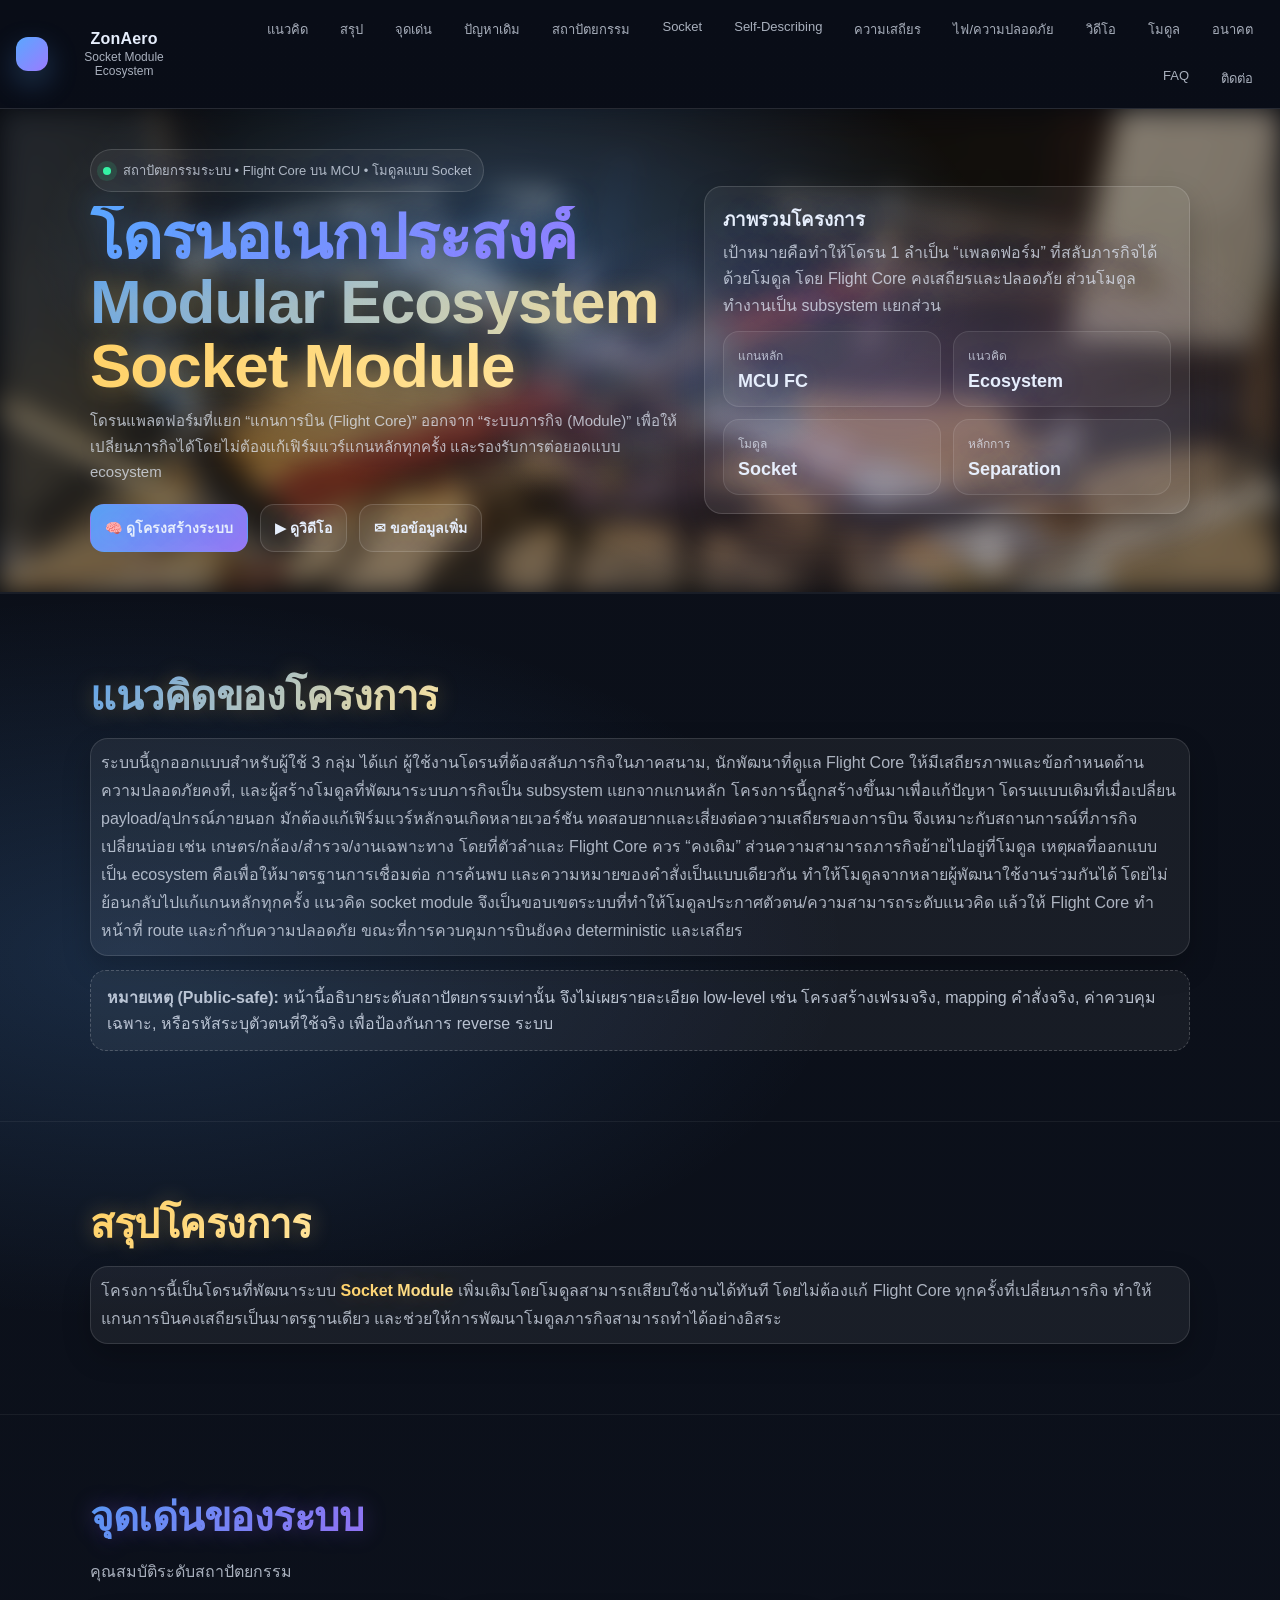
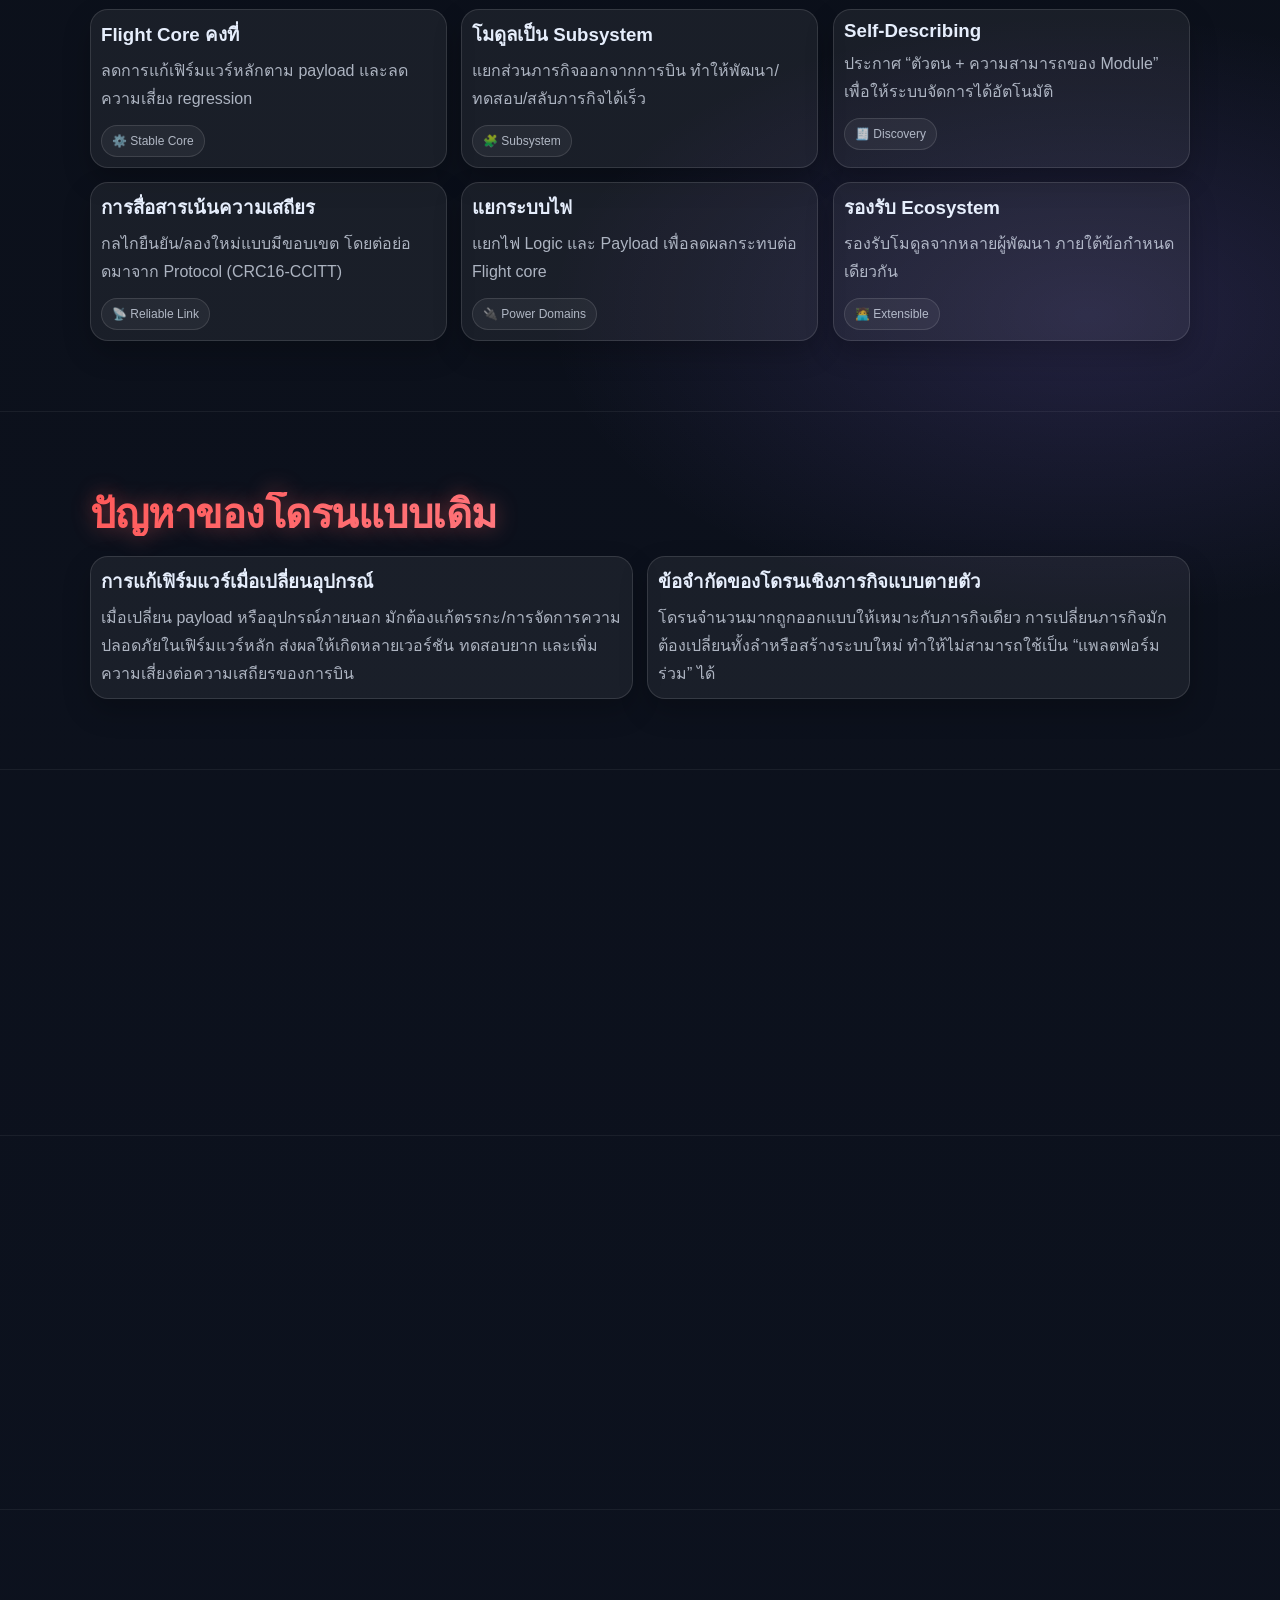
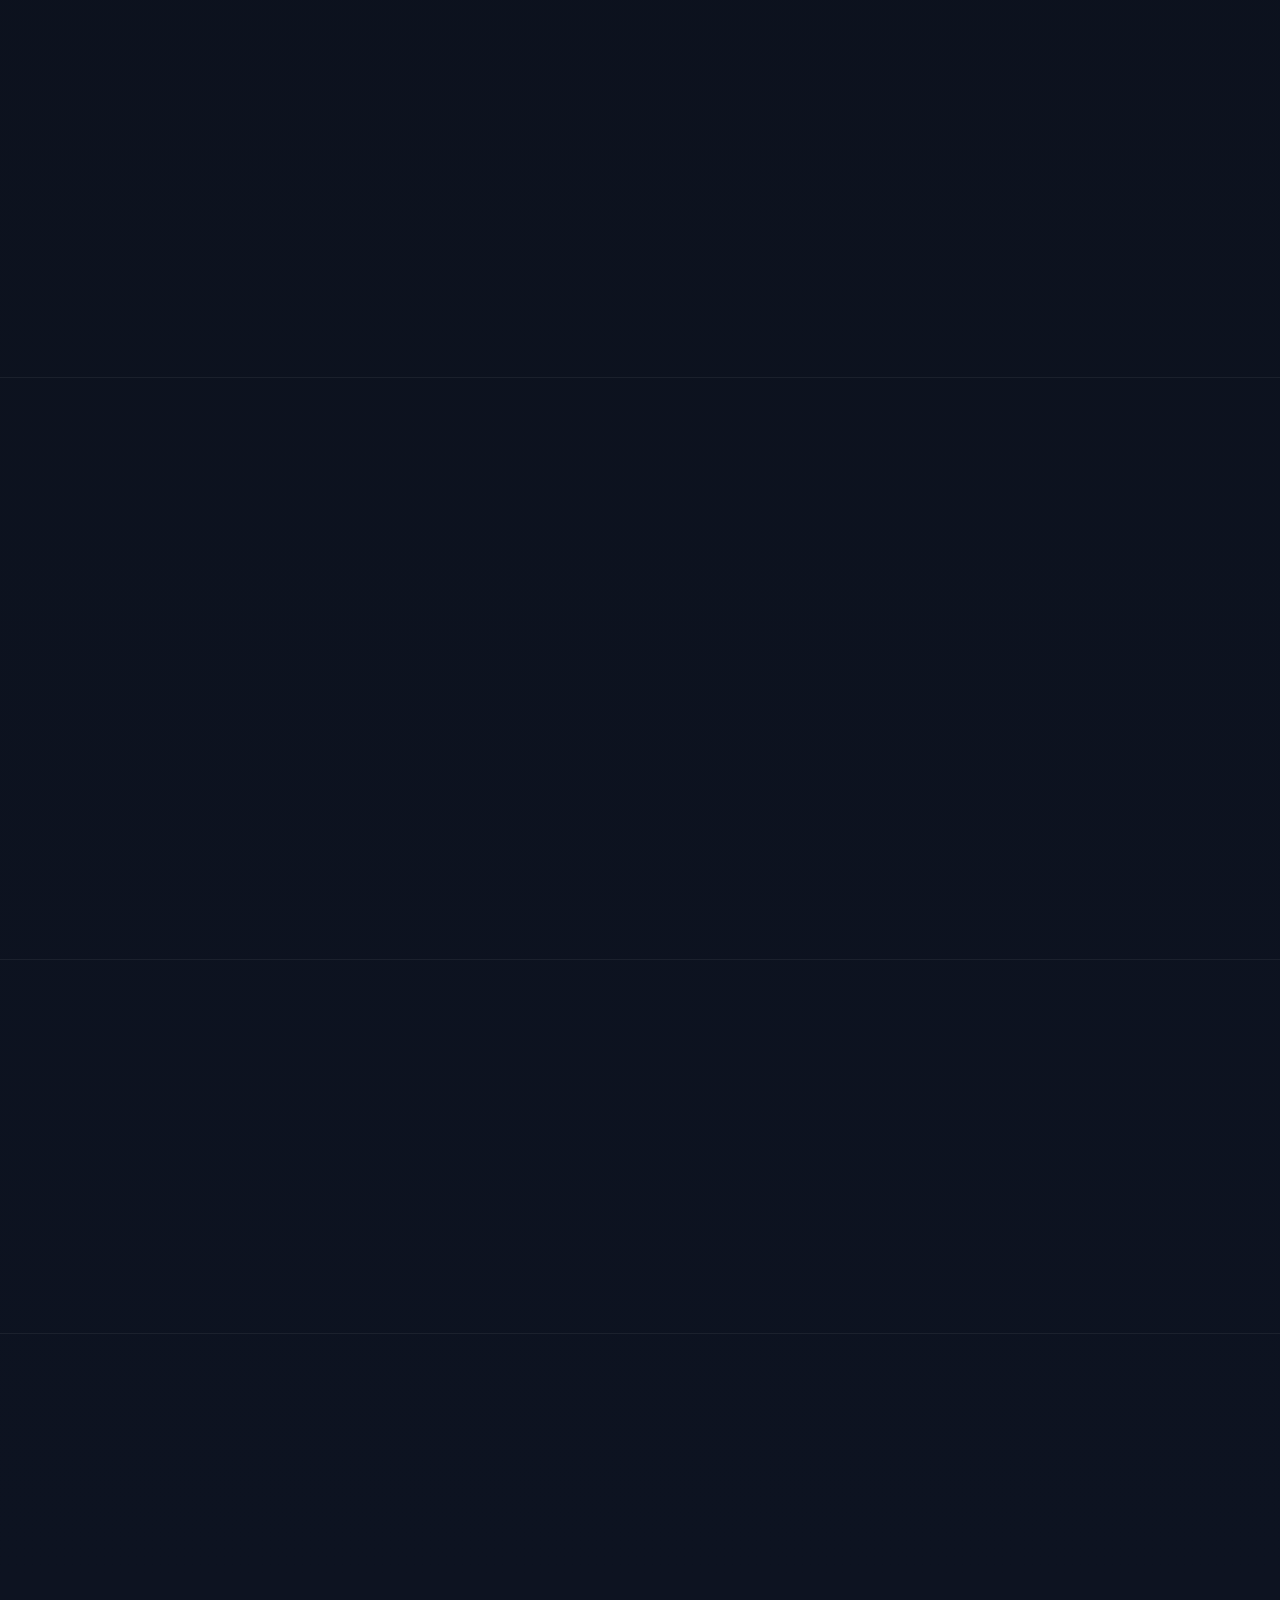
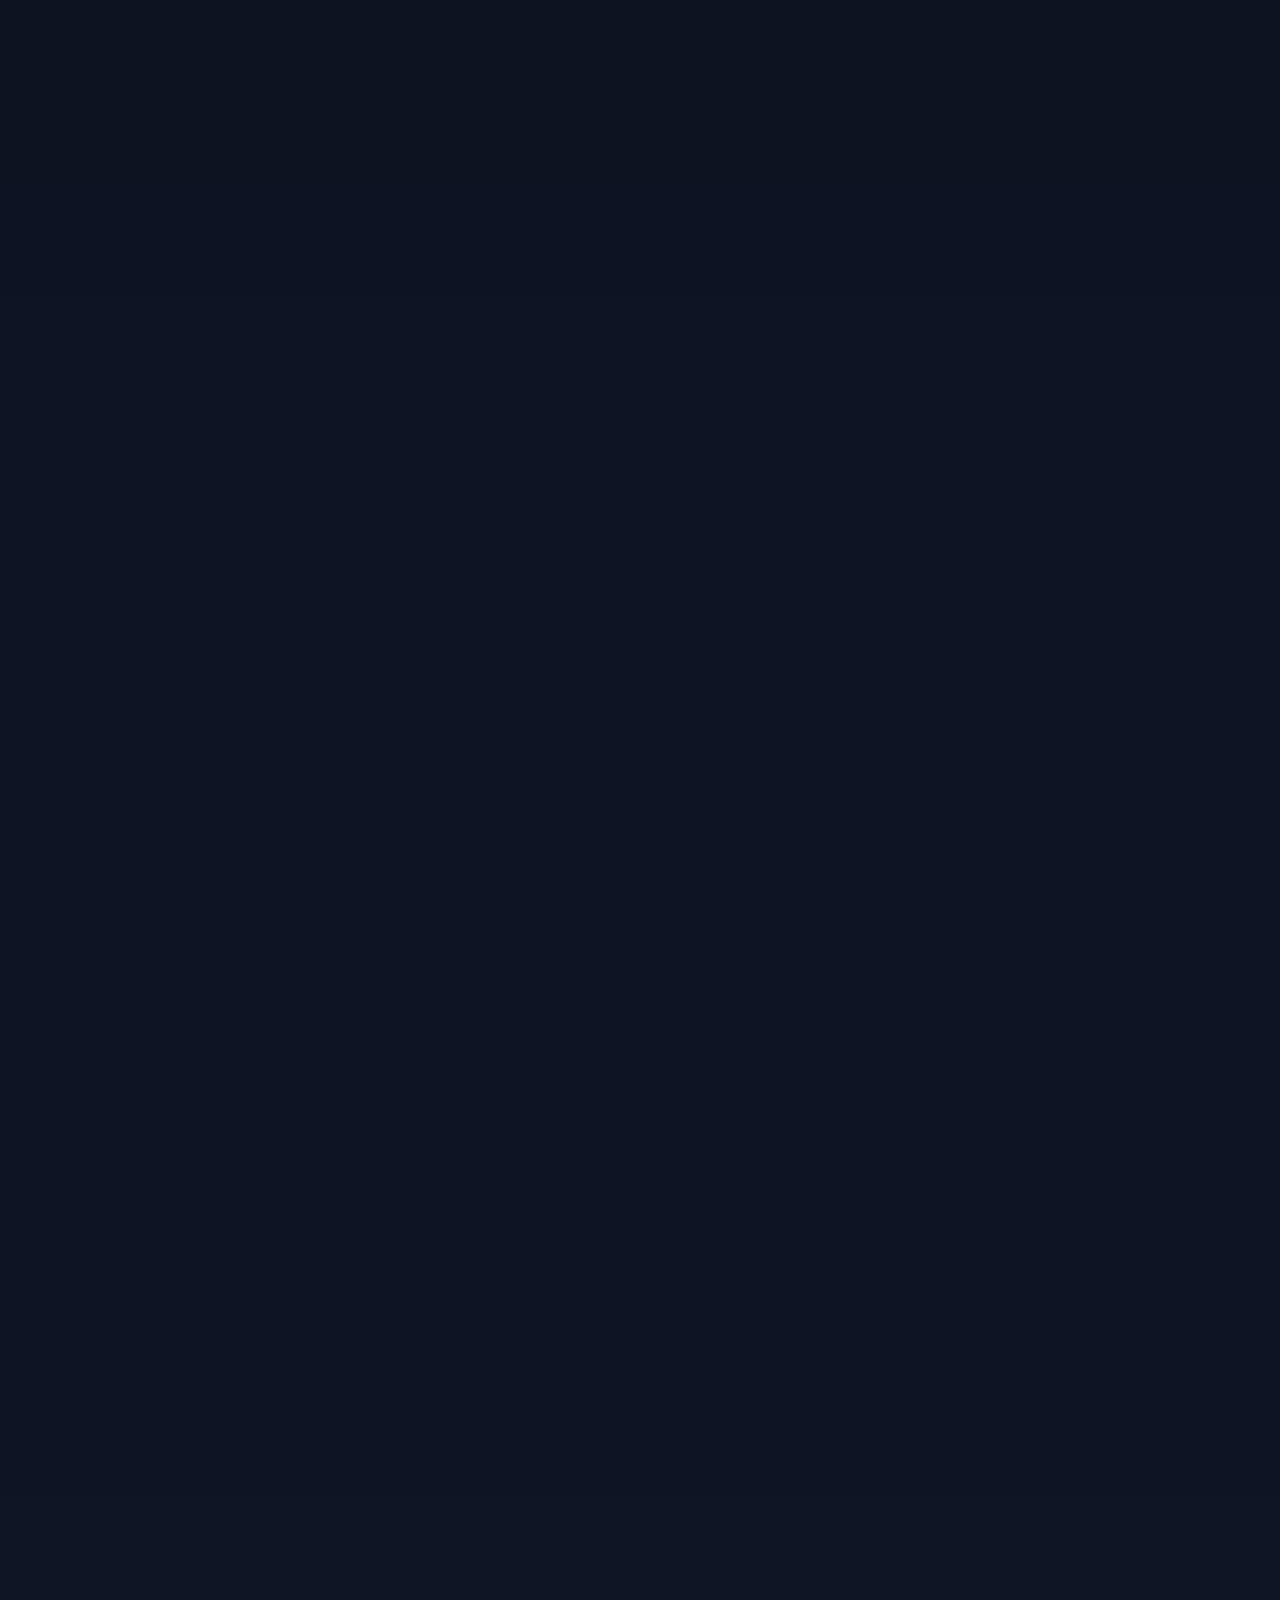
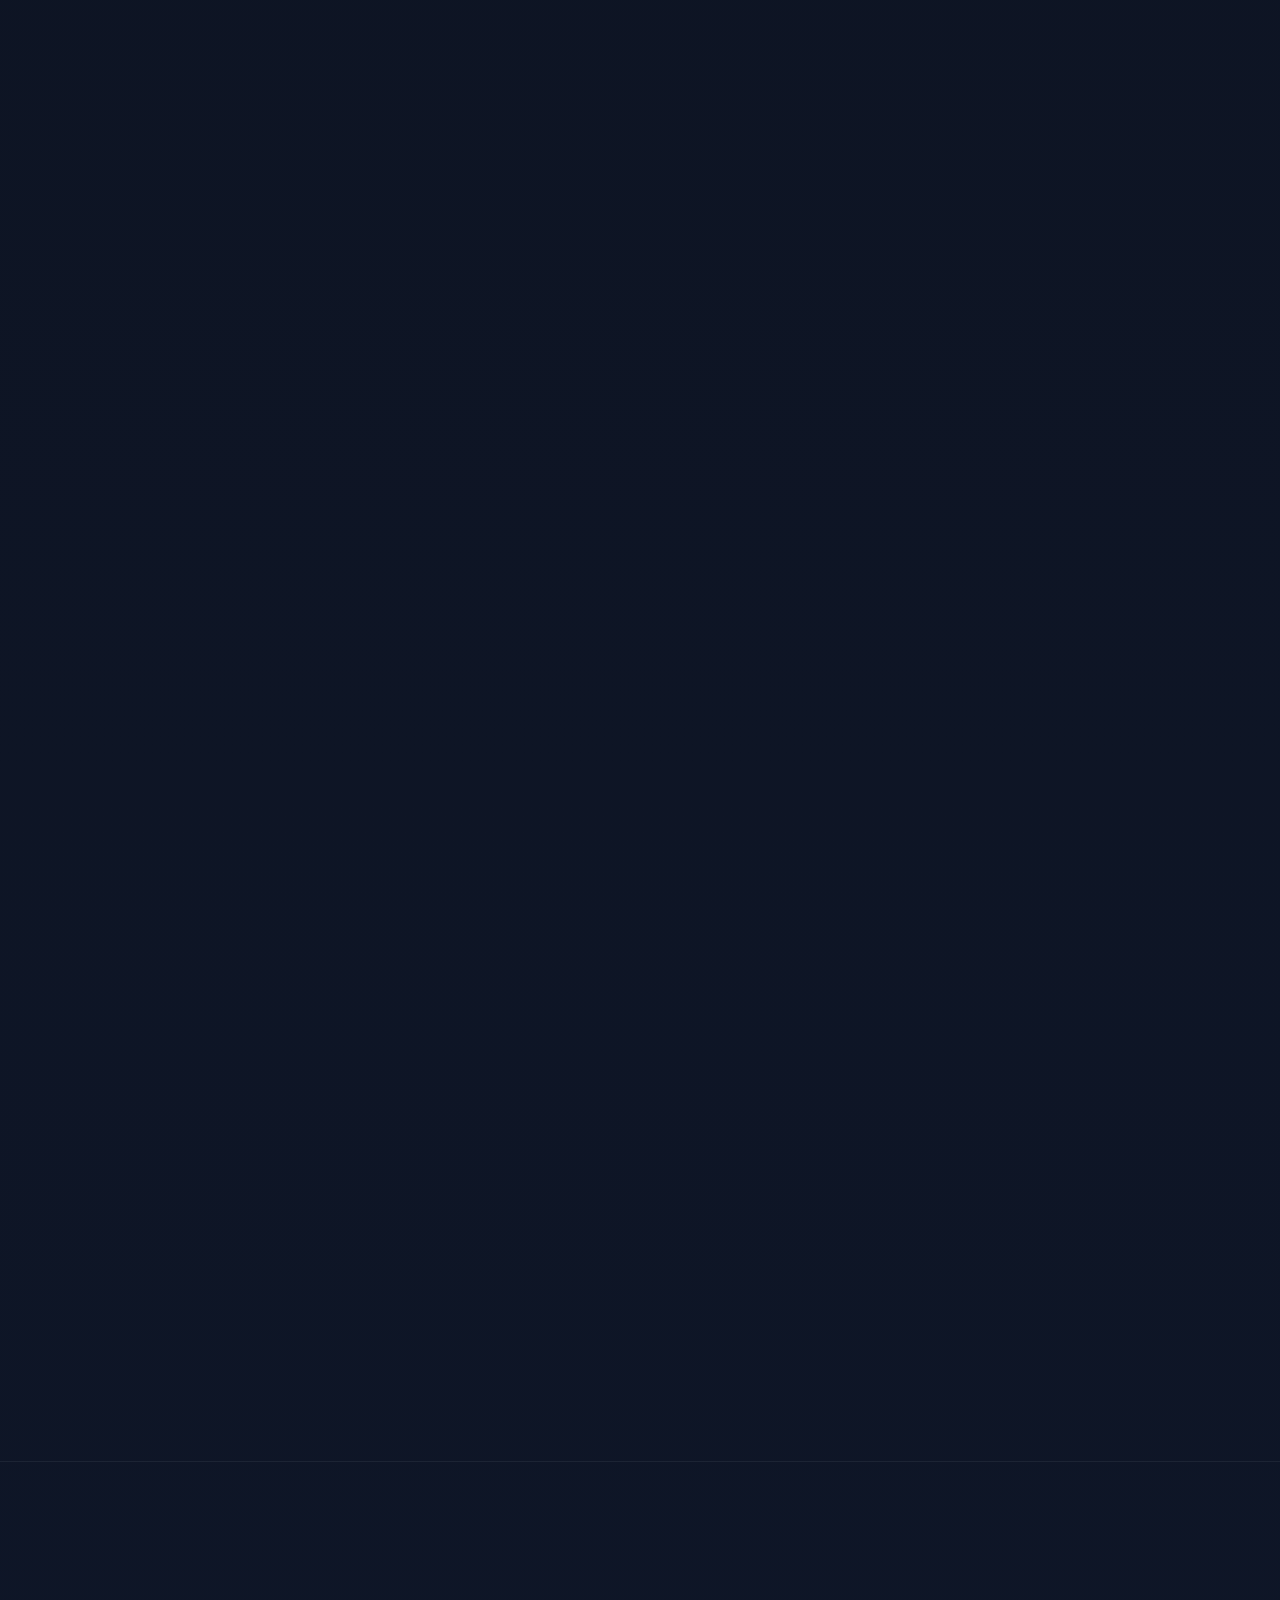
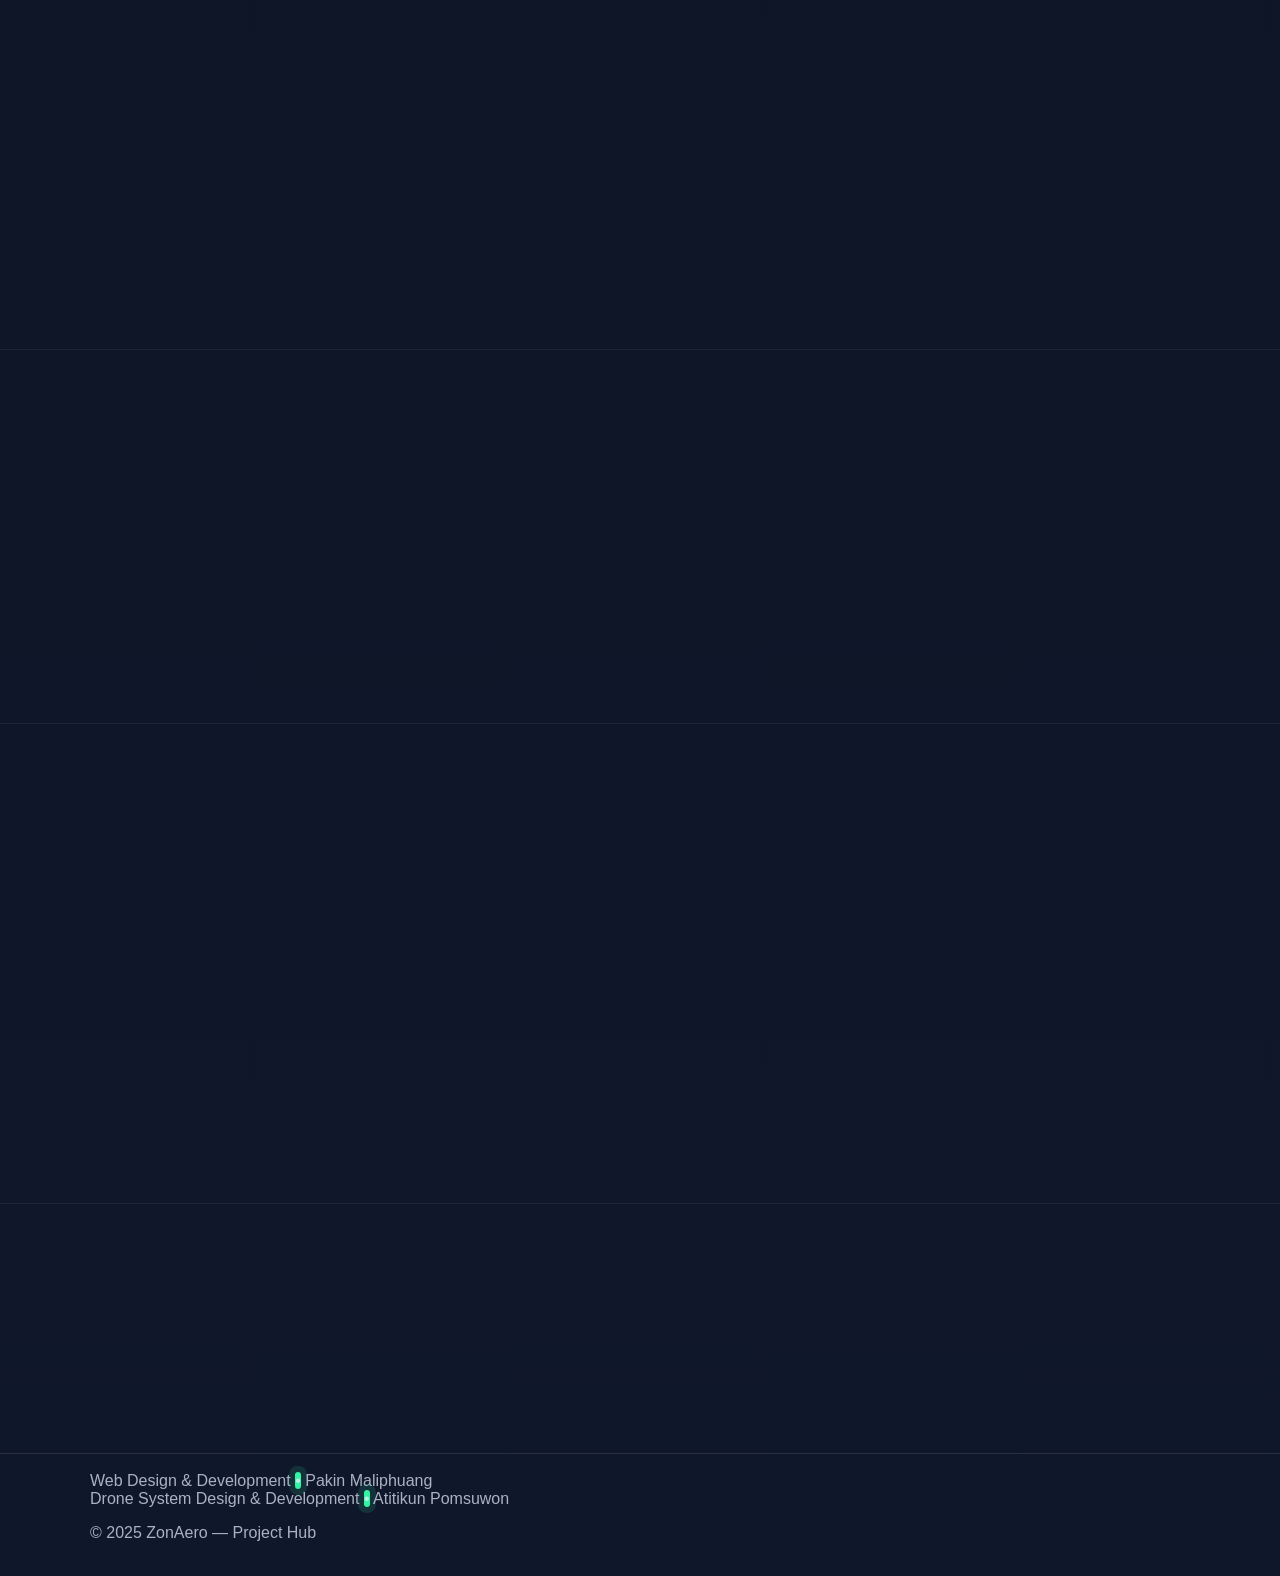
==== commit 089dc470: "1443980" ====
--- a/Multi_purpose_drone_infor.html
+++ b/Multi_purpose_drone_infor.html
@@ -374,7 +374,7 @@
       </h3>
       <video class="video-center reveal zoom" data-delay="2"
              data-autoplay loop muted playsinline preload="metadata">
-        <source src="video/noise.mp4" type="video/mp4" />
+        <source src="Video_Golf/noise.mp4" type="video/mp4" />
         เบราว์เซอร์ของคุณไม่รองรับวิดีโอ
       </video>
     </div>
@@ -388,7 +388,7 @@
       </h3>
       <video class="video-center reveal zoom" data-delay="2"
              data-autoplay loop muted playsinline preload="metadata">
-        <source src="video/idk.mp4" type="video/mp4" />
+        <source src="Video_Golf/idk.mp4" type="video/mp4" />
         เบราว์เซอร์ของคุณไม่รองรับวิดีโอ
       </video>
     </div>
@@ -402,7 +402,7 @@
       </h3>
       <video class="video-center reveal zoom" data-delay="2"
              data-autoplay loop muted playsinline preload="metadata">
-        <source src="video/supergolf.mp4" type="video/mp4" />
+        <source src="Video_Golf/supergolf.mp4" type="video/mp4" />
         เบราว์เซอร์ของคุณไม่รองรับวิดีโอ
       </video>
     </div>
@@ -417,7 +417,7 @@
       </h3>
       <video class="video-center reveal zoom" data-delay="2"
              data-autoplay loop muted playsinline preload="metadata">
-        <source src="video/danger.mp4" type="video/mp4" />
+        <source src="Video_Golf/danger.mp4" type="video/mp4" />
         เบราว์เซอร์ของคุณไม่รองรับวิดีโอ
       </video>
     </div>
@@ -431,7 +431,7 @@
       </h3>
       <video class="video-center reveal zoom" data-delay="2"
              data-autoplay loop muted playsinline preload="metadata">
-        <source src="video/golf.mp4" type="video/mp4" />
+        <source src="Video_Golf/golf.mp4" type="video/mp4" />
         เบราว์เซอร์ของคุณไม่รองรับวิดีโอ
       </video>
     </div>
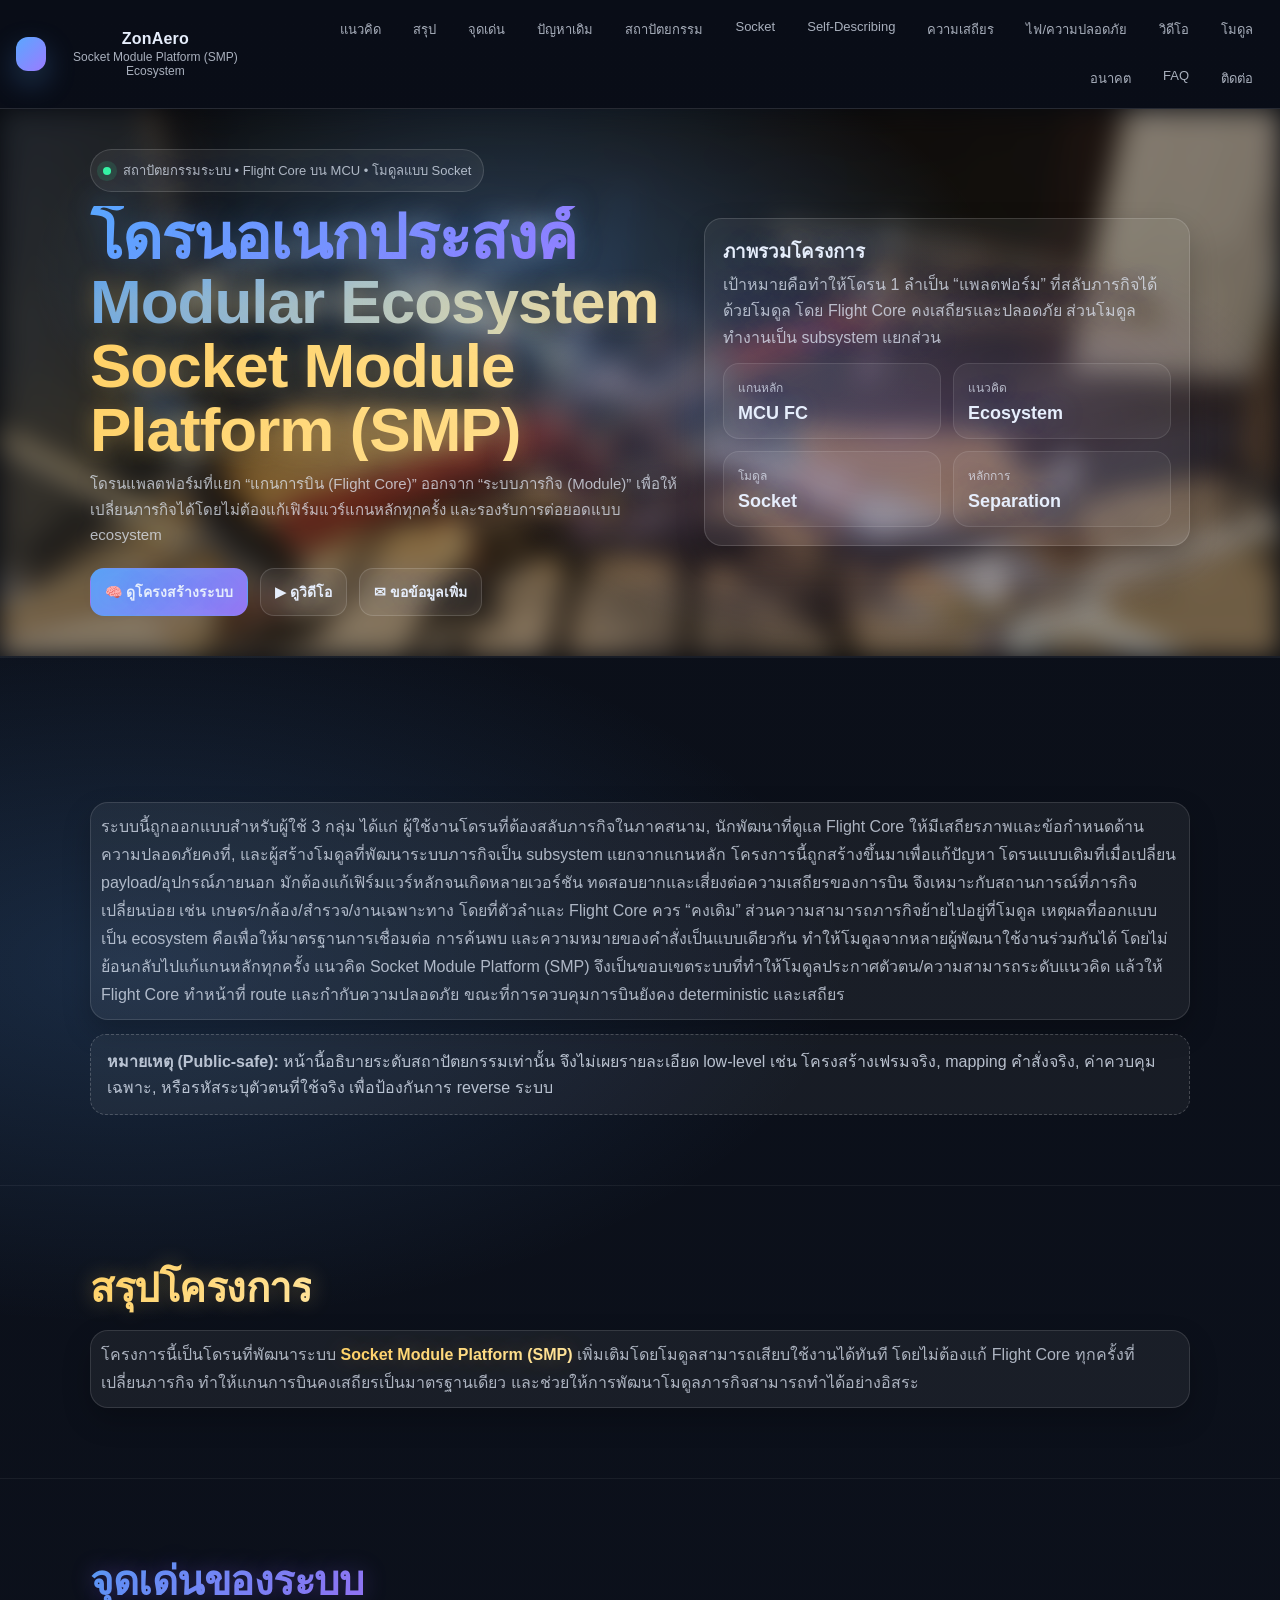
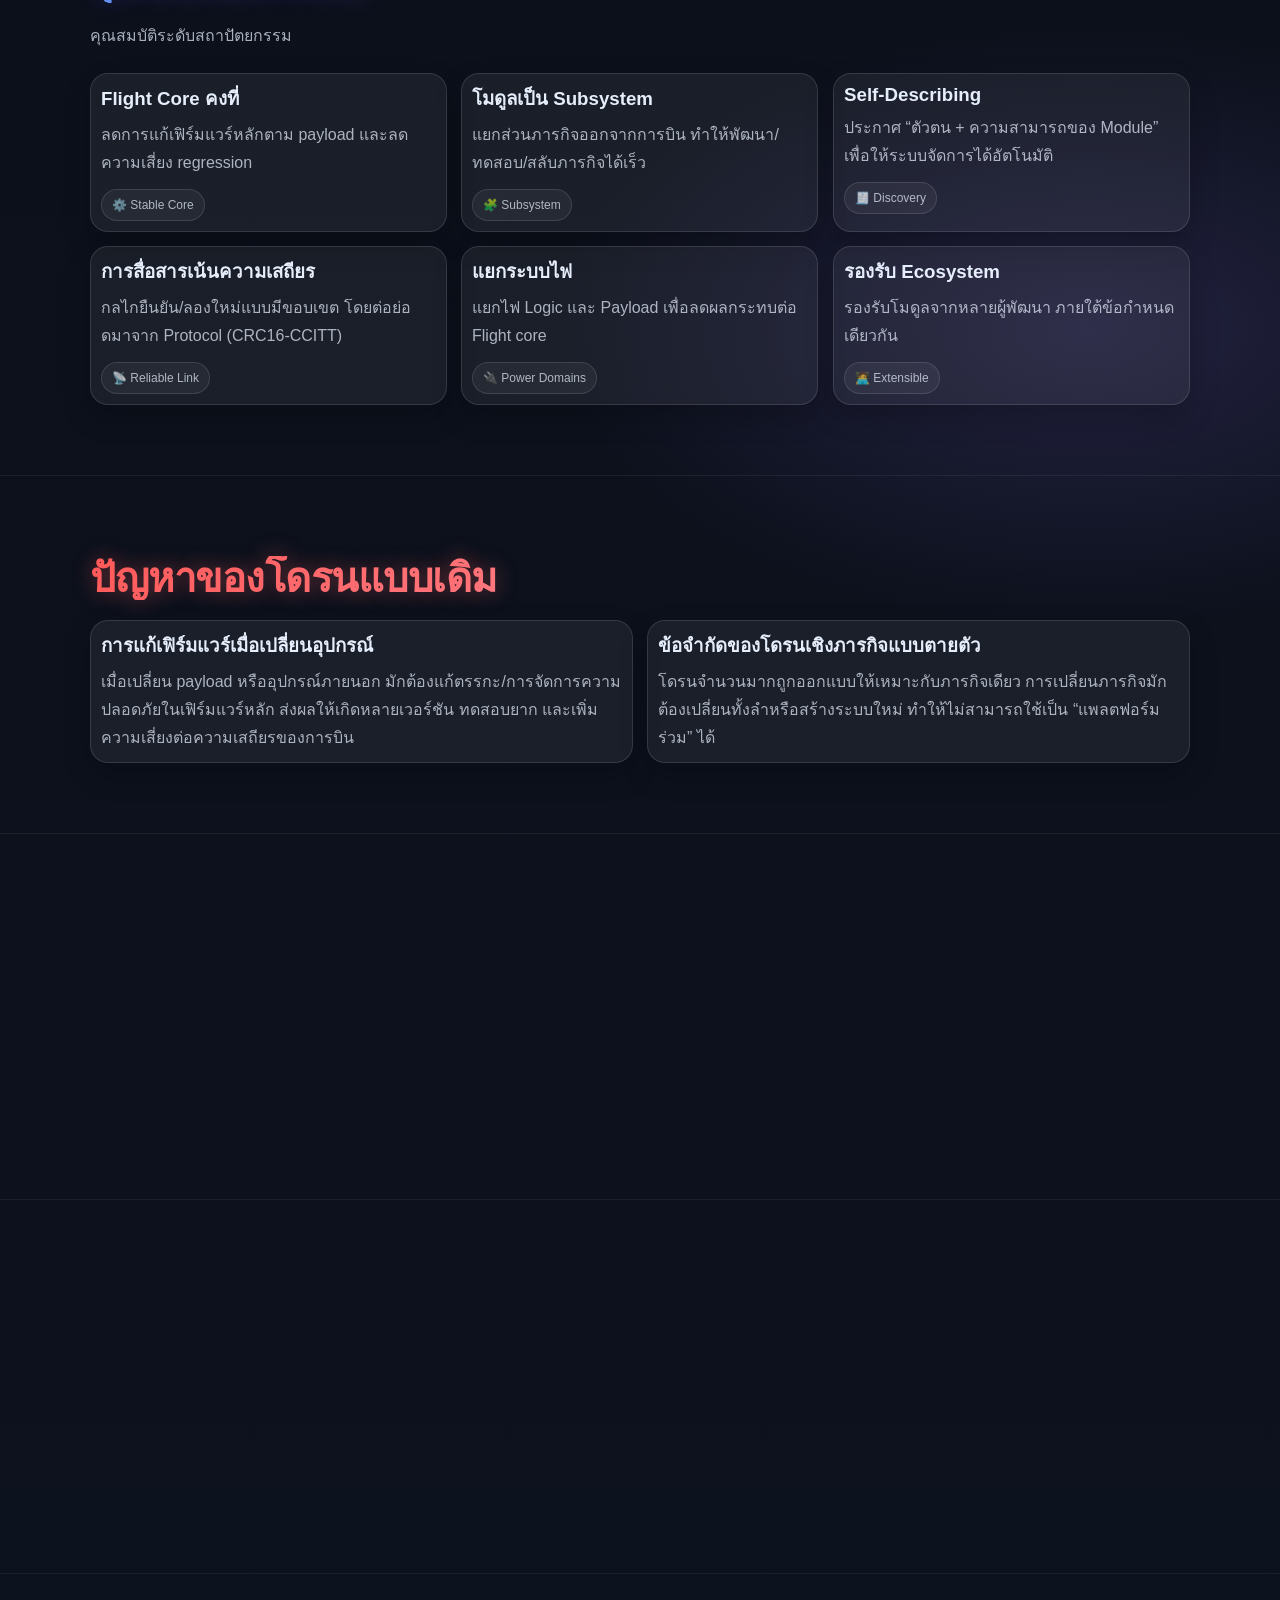
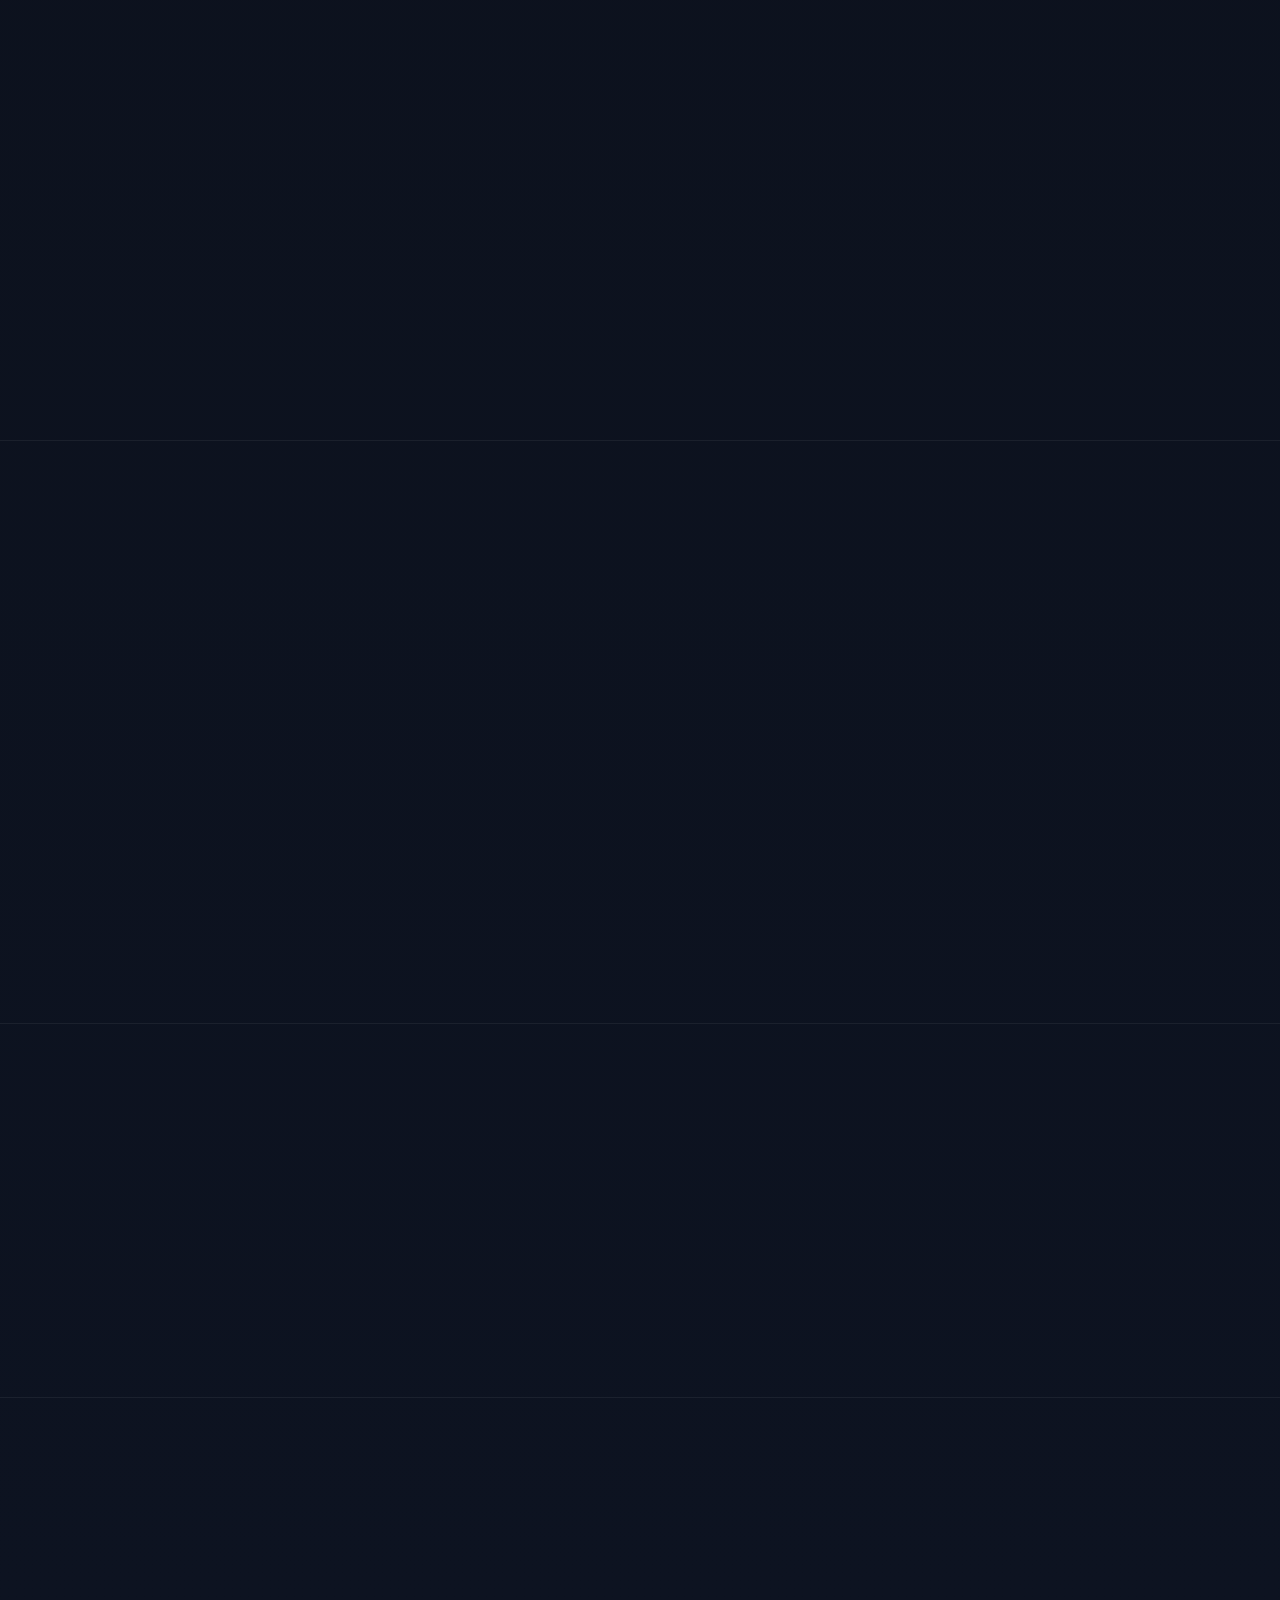
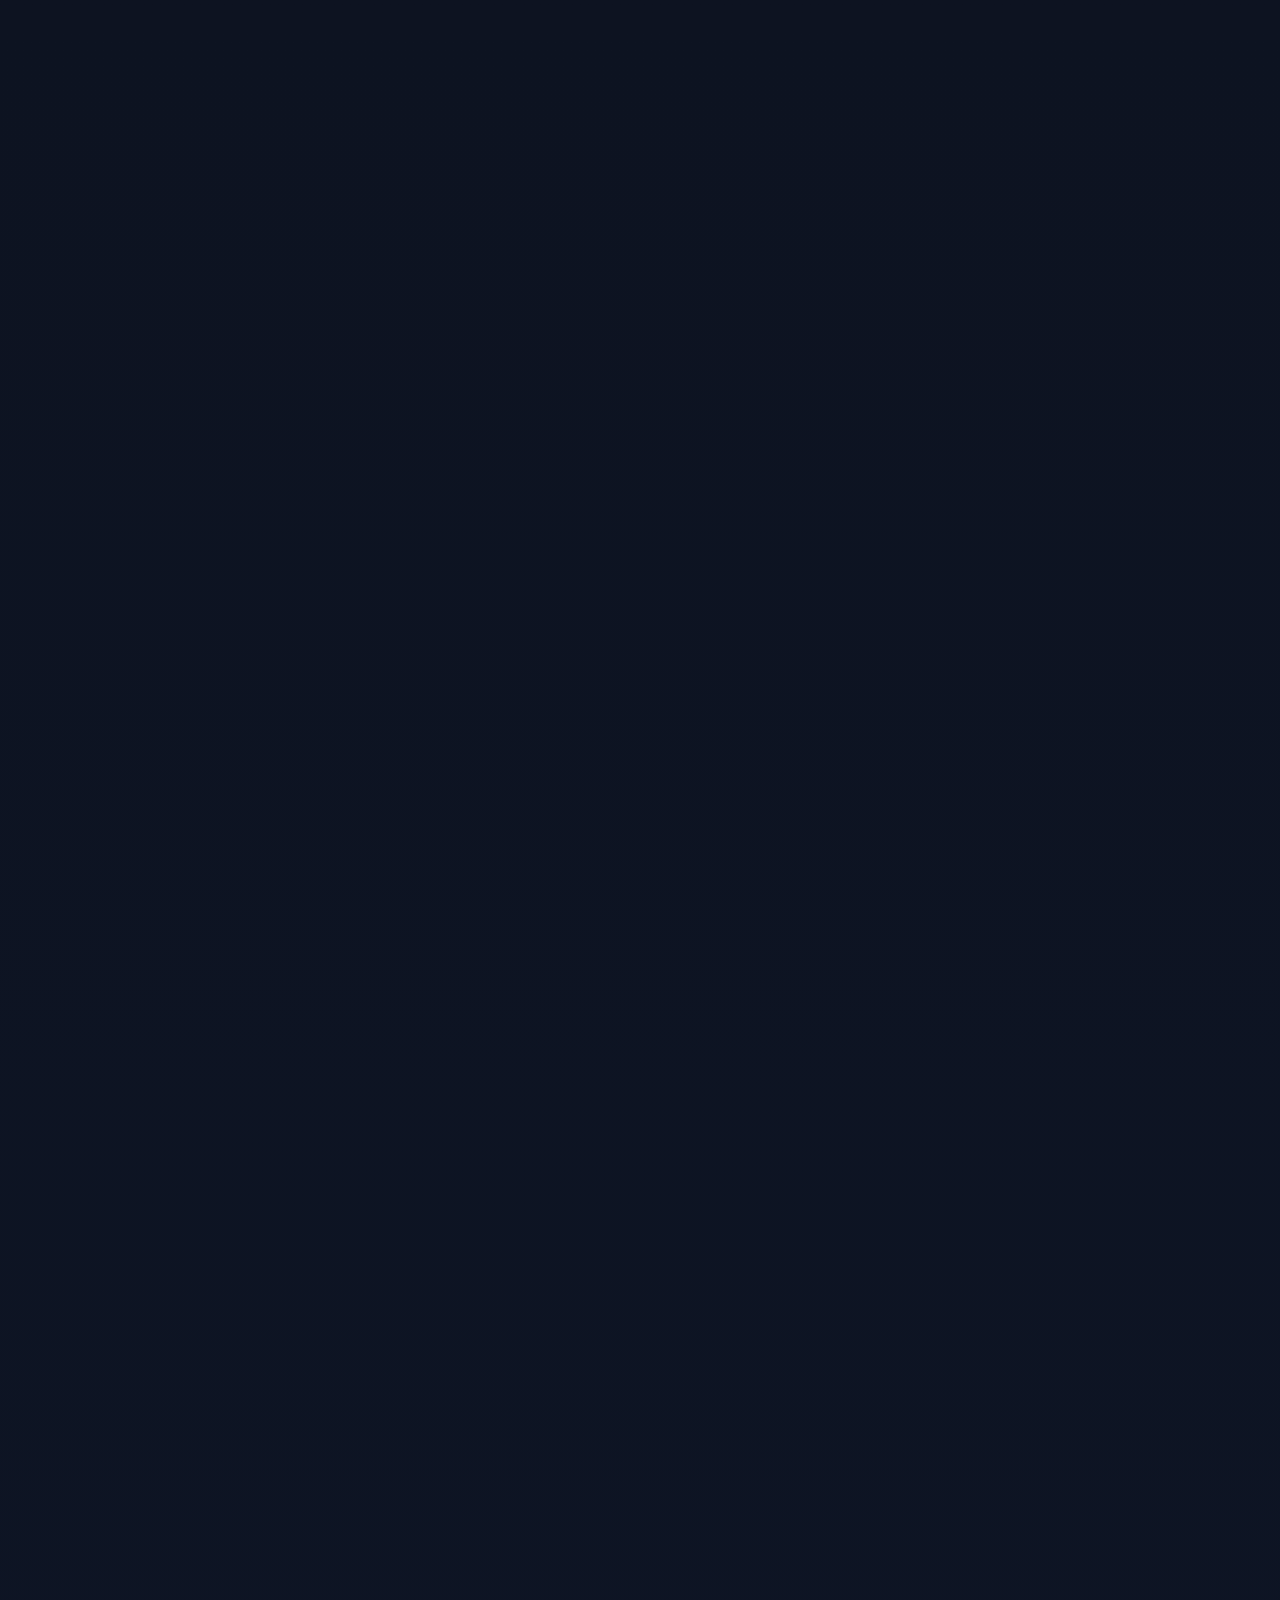
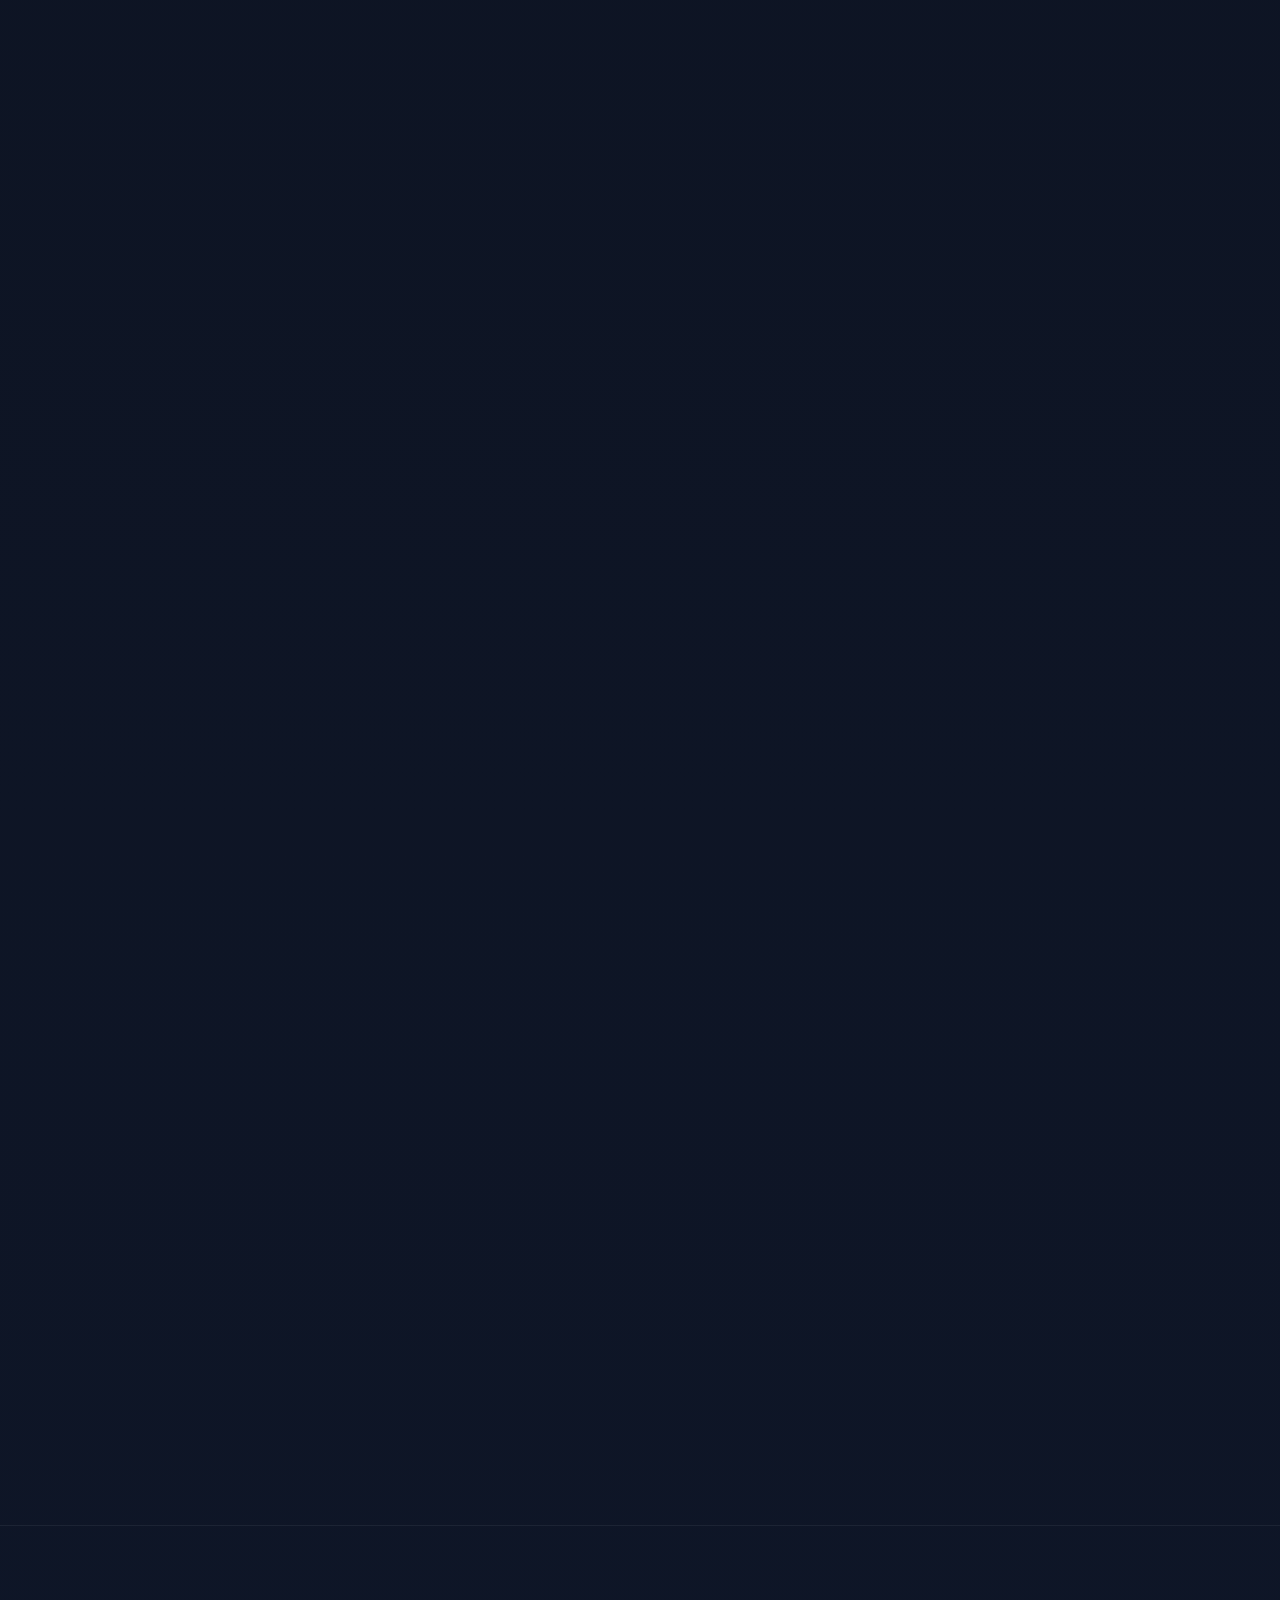
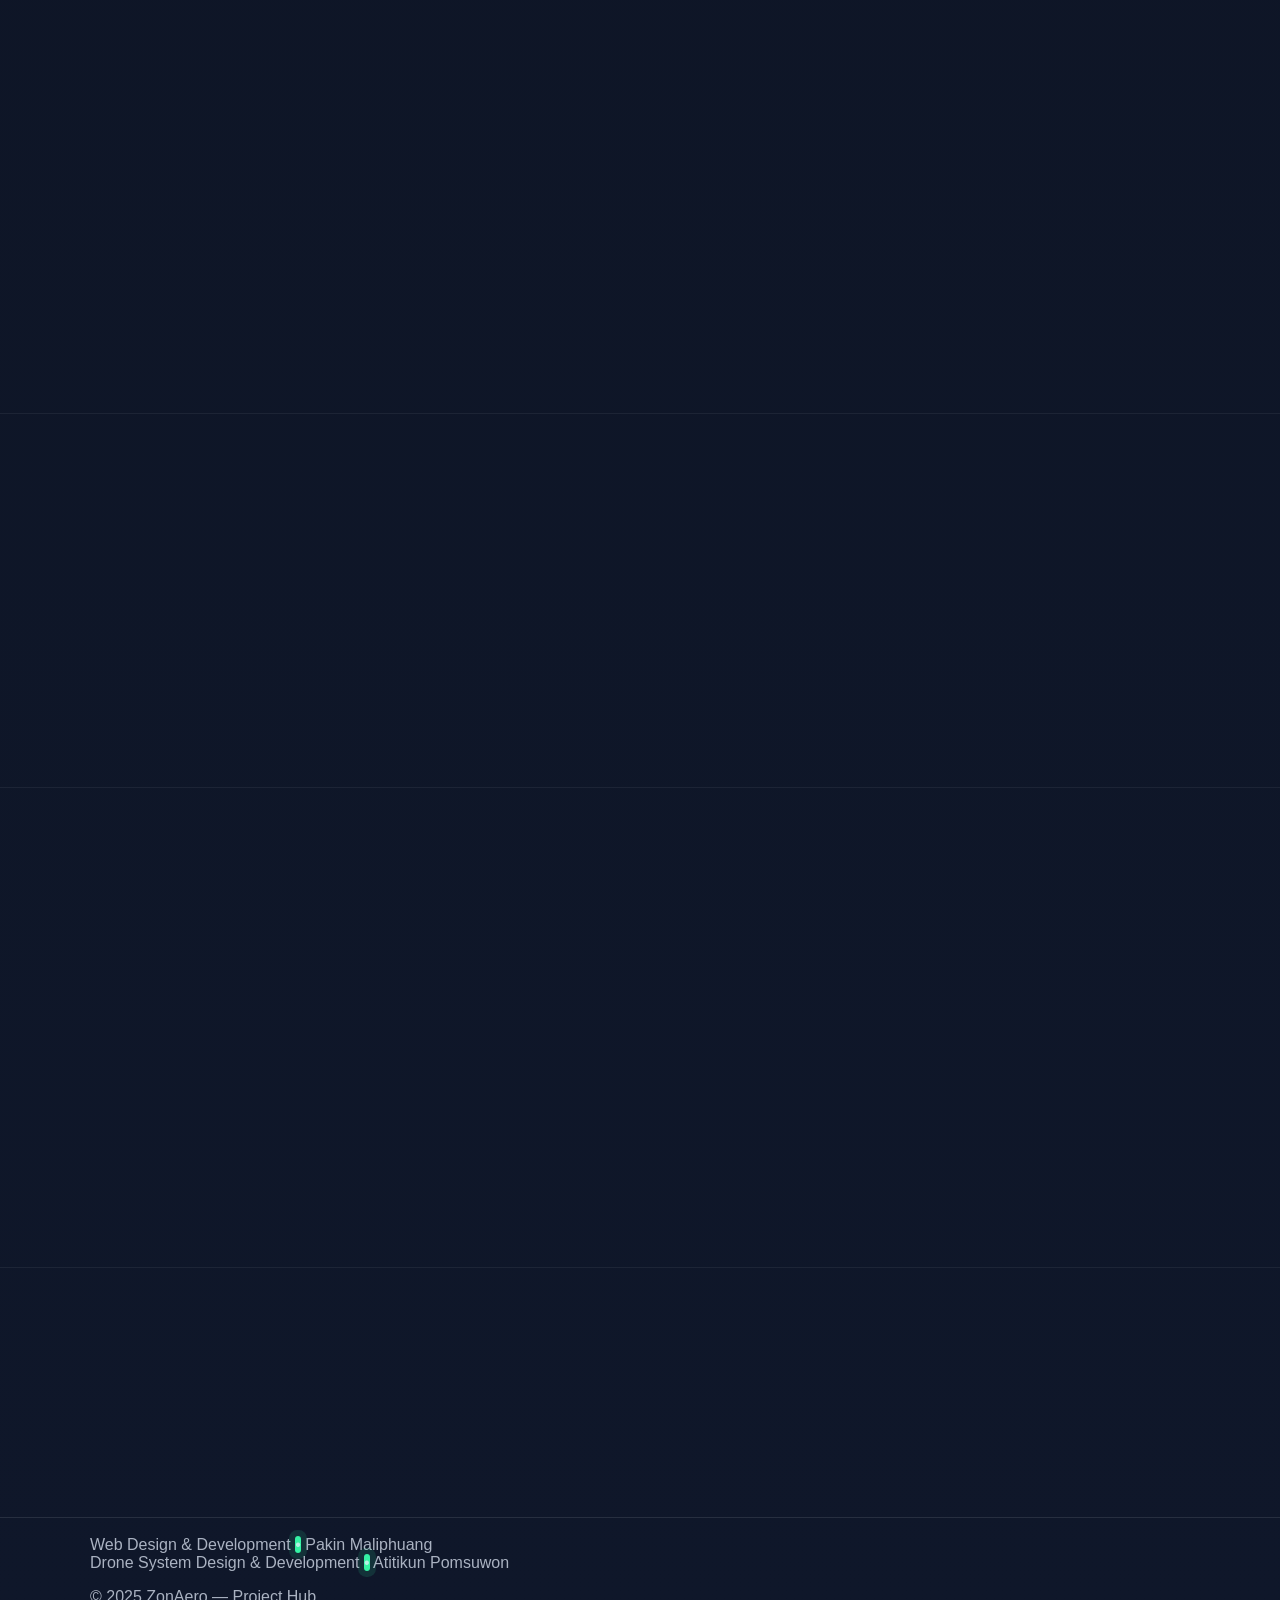
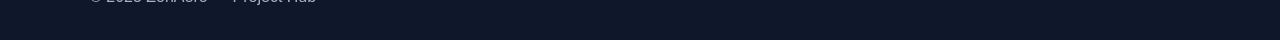
==== commit d99098b1: "SMP" ====
--- a/Multi_purpose_drone_infor.html
+++ b/Multi_purpose_drone_infor.html
@@ -14,7 +14,7 @@
       <div class="brand-badge" aria-hidden="true"></div>
       <div>
         <div class="brand-title">ZonAero</div>
-        <div class="brand-sub">Socket Module Ecosystem</div>
+        <div class="brand-sub">Socket Module Platform (SMP) Ecosystem</div>
       </div>
     </a>
 
@@ -51,7 +51,7 @@
         <h1 class="hero-title reveal" data-delay="3">
           <span class="hero-accent">โดรนอเนกประสงค์</span><br/>
           <span class="Aerogold">Modular Ecosystem</span>
-          <span class="gold">Socket Module</span>
+          <span class="gold">Socket Module Platform (SMP)</span>
         </h1>
 
         <p class="hero-sub reveal" data-delay="4">
@@ -102,7 +102,7 @@
             ทดสอบยากและเสี่ยงต่อความเสถียรของการบิน จึงเหมาะกับสถานการณ์ที่ภารกิจเปลี่ยนบ่อย เช่น เกษตร/กล้อง/สำรวจ/งานเฉพาะทาง
             โดยที่ตัวลำและ Flight Core ควร “คงเดิม” ส่วนความสามารถภารกิจย้ายไปอยู่ที่โมดูล เหตุผลที่ออกแบบเป็น ecosystem
             คือเพื่อให้มาตรฐานการเชื่อมต่อ การค้นพบ และความหมายของคำสั่งเป็นแบบเดียวกัน ทำให้โมดูลจากหลายผู้พัฒนาใช้งานร่วมกันได้
-            โดยไม่ย้อนกลับไปแก้แกนหลักทุกครั้ง แนวคิด socket module จึงเป็นขอบเขตระบบที่ทำให้โมดูลประกาศตัวตน/ความสามารถระดับแนวคิด
+            โดยไม่ย้อนกลับไปแก้แกนหลักทุกครั้ง แนวคิด Socket Module Platform (SMP) จึงเป็นขอบเขตระบบที่ทำให้โมดูลประกาศตัวตน/ความสามารถระดับแนวคิด
             แล้วให้ Flight Core ทำหน้าที่ route และกำกับความปลอดภัย ขณะที่การควบคุมการบินยังคง deterministic และเสถียร
           </p>
         </div>
@@ -124,7 +124,7 @@
         </h2>
         <div class="card reveal" data-delay="2">
           <p class="paragraph">
-            โครงการนี้เป็นโดรนที่พัฒนาระบบ <span class="gold">Socket Module</span> เพิ่มเติมโดยโมดูลสามารถเสียบใช้งานได้ทันที
+            โครงการนี้เป็นโดรนที่พัฒนาระบบ <span class="gold">Socket Module Platform (SMP)</span> เพิ่มเติมโดยโมดูลสามารถเสียบใช้งานได้ทันที
             โดยไม่ต้องแก้ Flight Core ทุกครั้งที่เปลี่ยนภารกิจ ทำให้แกนการบินคงเสถียรเป็นมาตรฐานเดียว
             และช่วยให้การพัฒนาโมดูลภารกิจสามารถทำได้อย่างอิสระ
           </p>
@@ -227,12 +227,12 @@
       </div>
     </section>
 
-    <!-- (4) NEW: Socket Module -->
+    <!-- (4) NEW: Socket Module Platform (SMP) -->
     <section class="section" id="socket">
       <div class="container">
         <h2 class="section-title reveal" data-delay="1"> 
           <span class="Aerogold">แนวคิด</span> 
-          <span class="gold">Socket Module</span>
+          <span class="gold">Socket Module Platform (SMP)</span>
         </h2>
         <div class="grid2">
           <div class="card reveal left" data-delay="1">
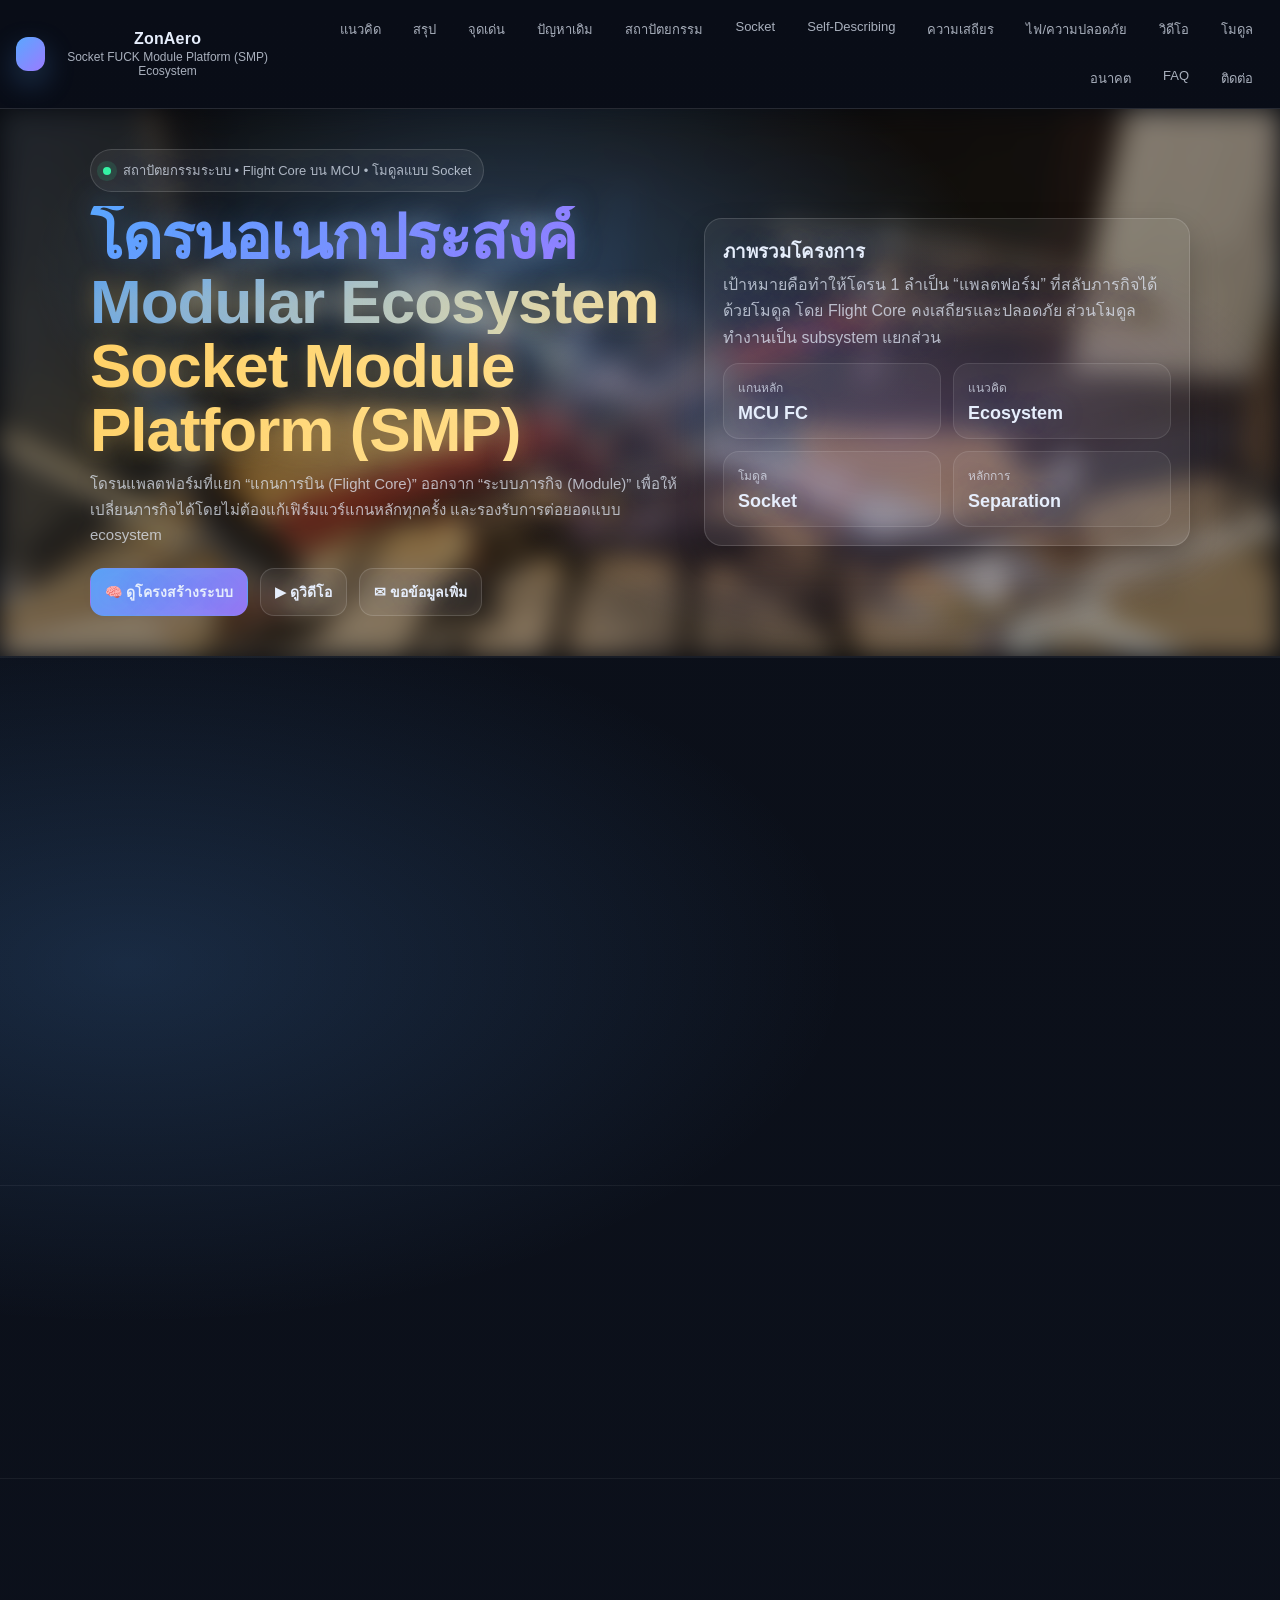
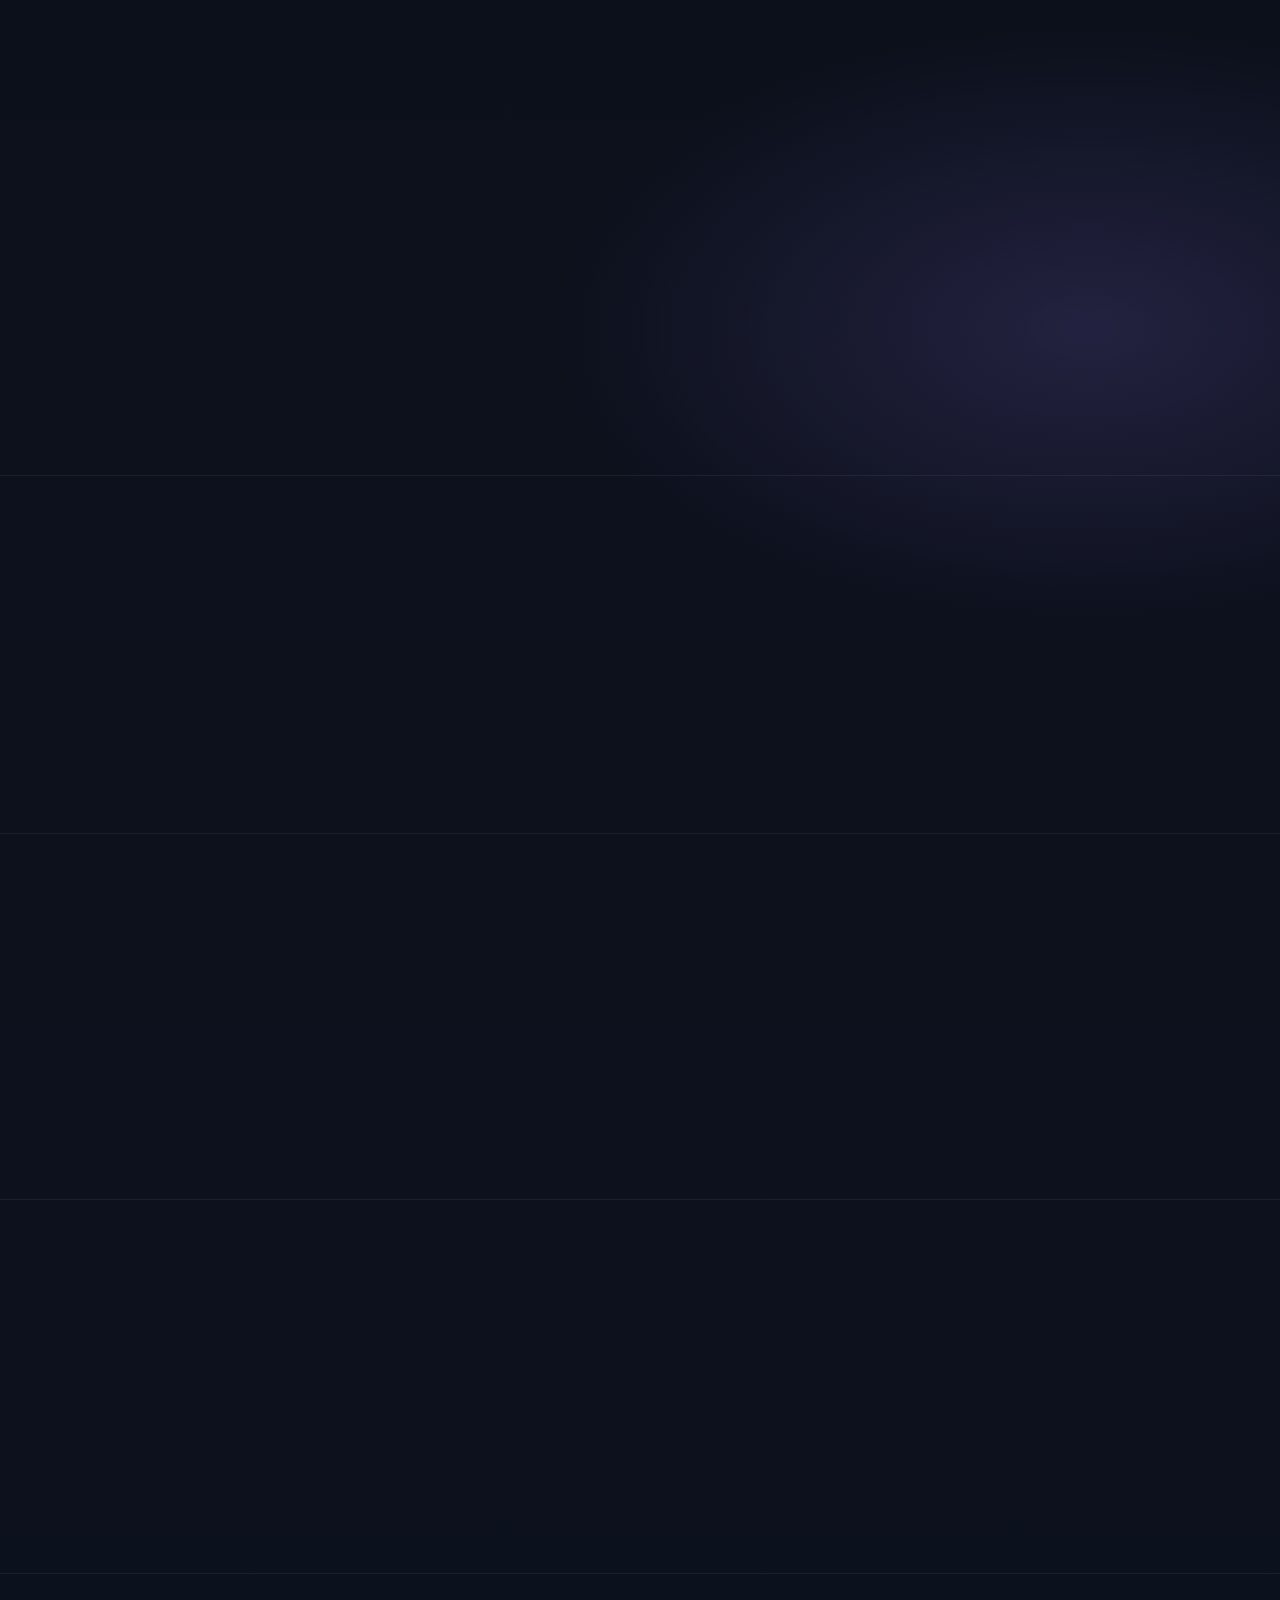
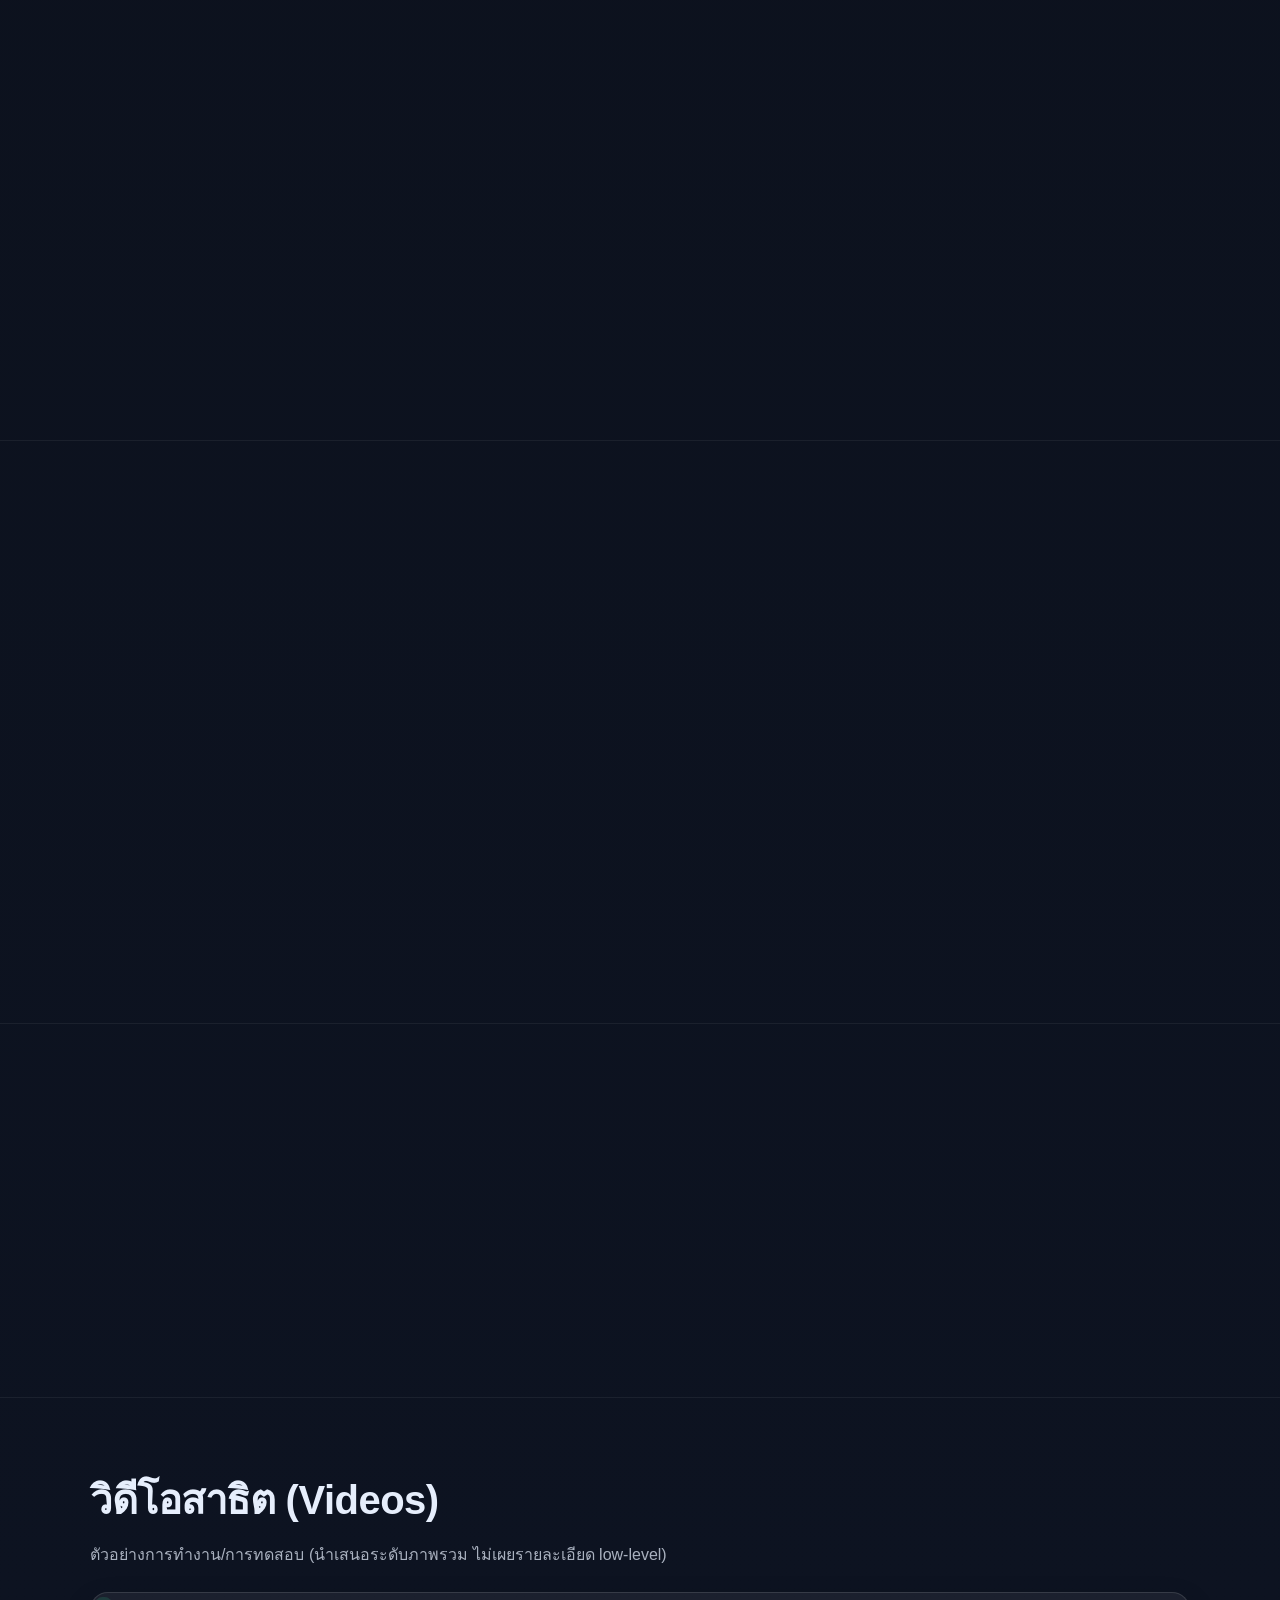
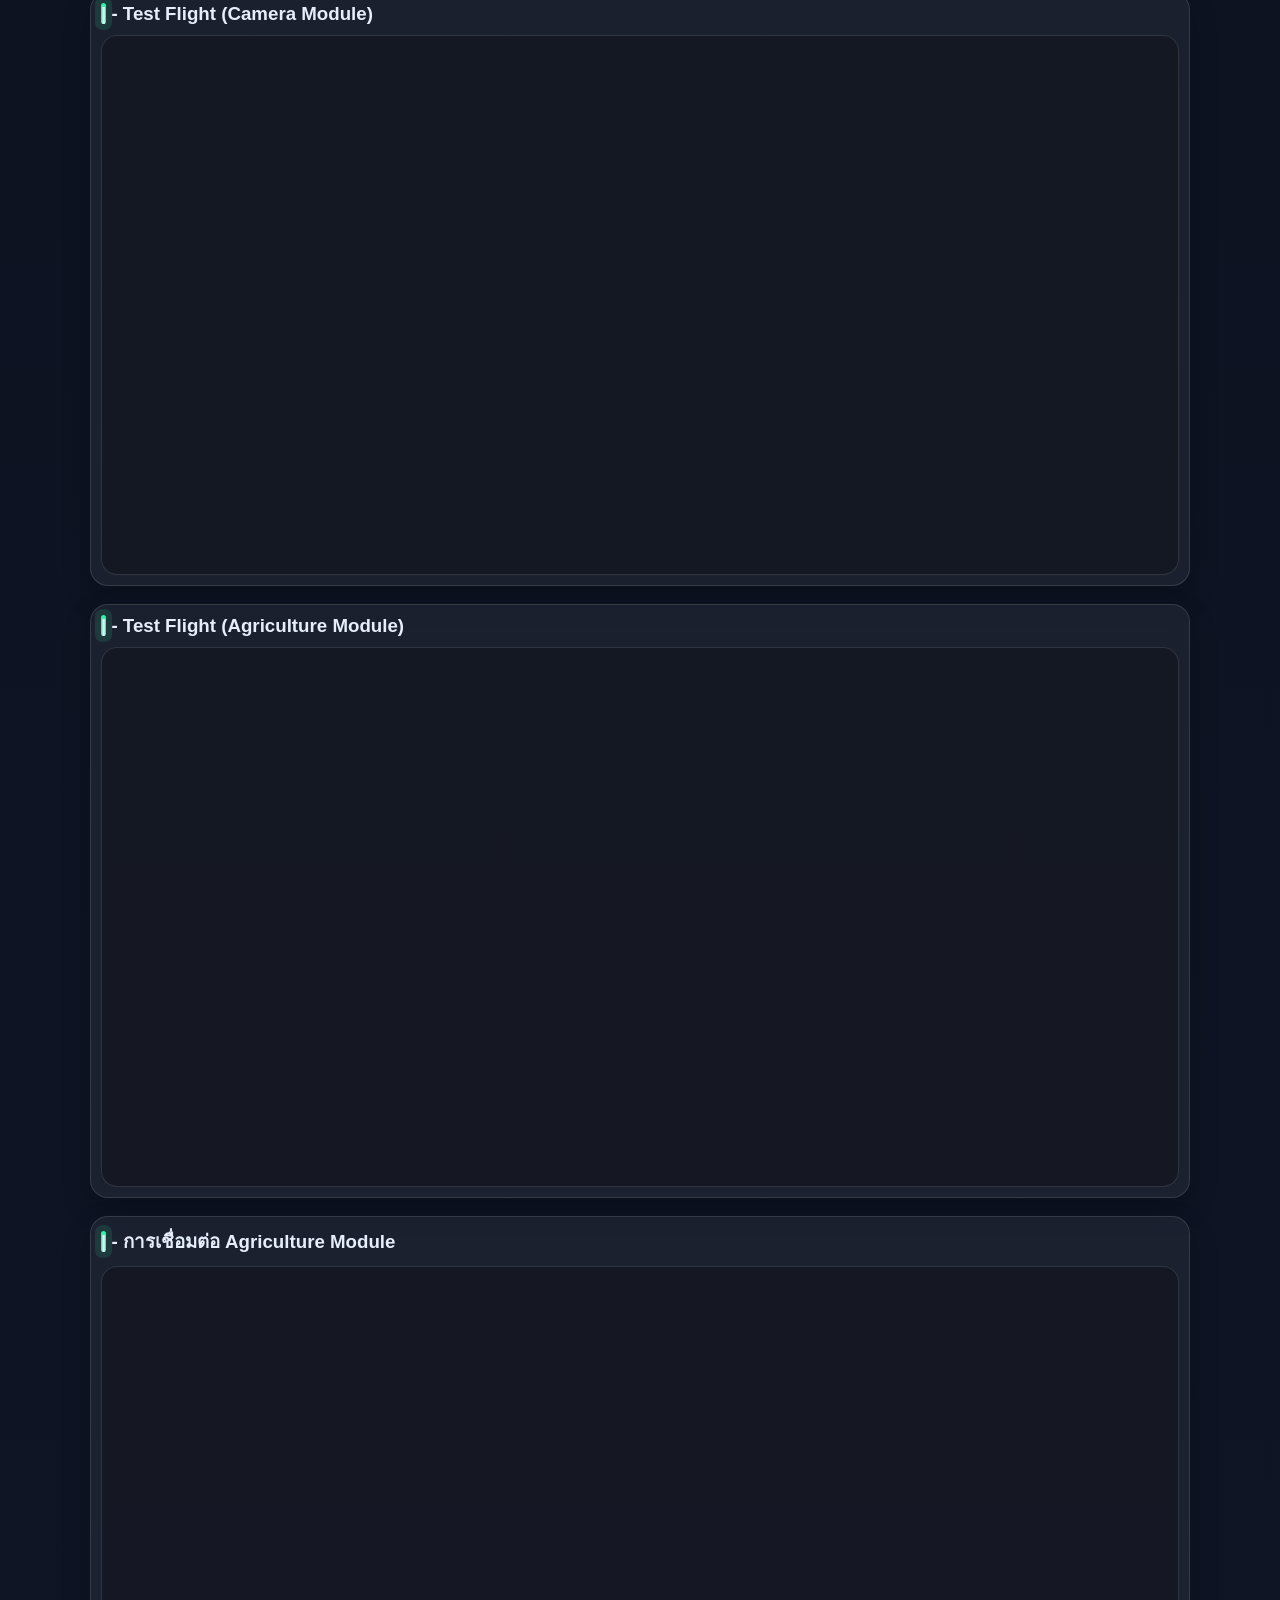
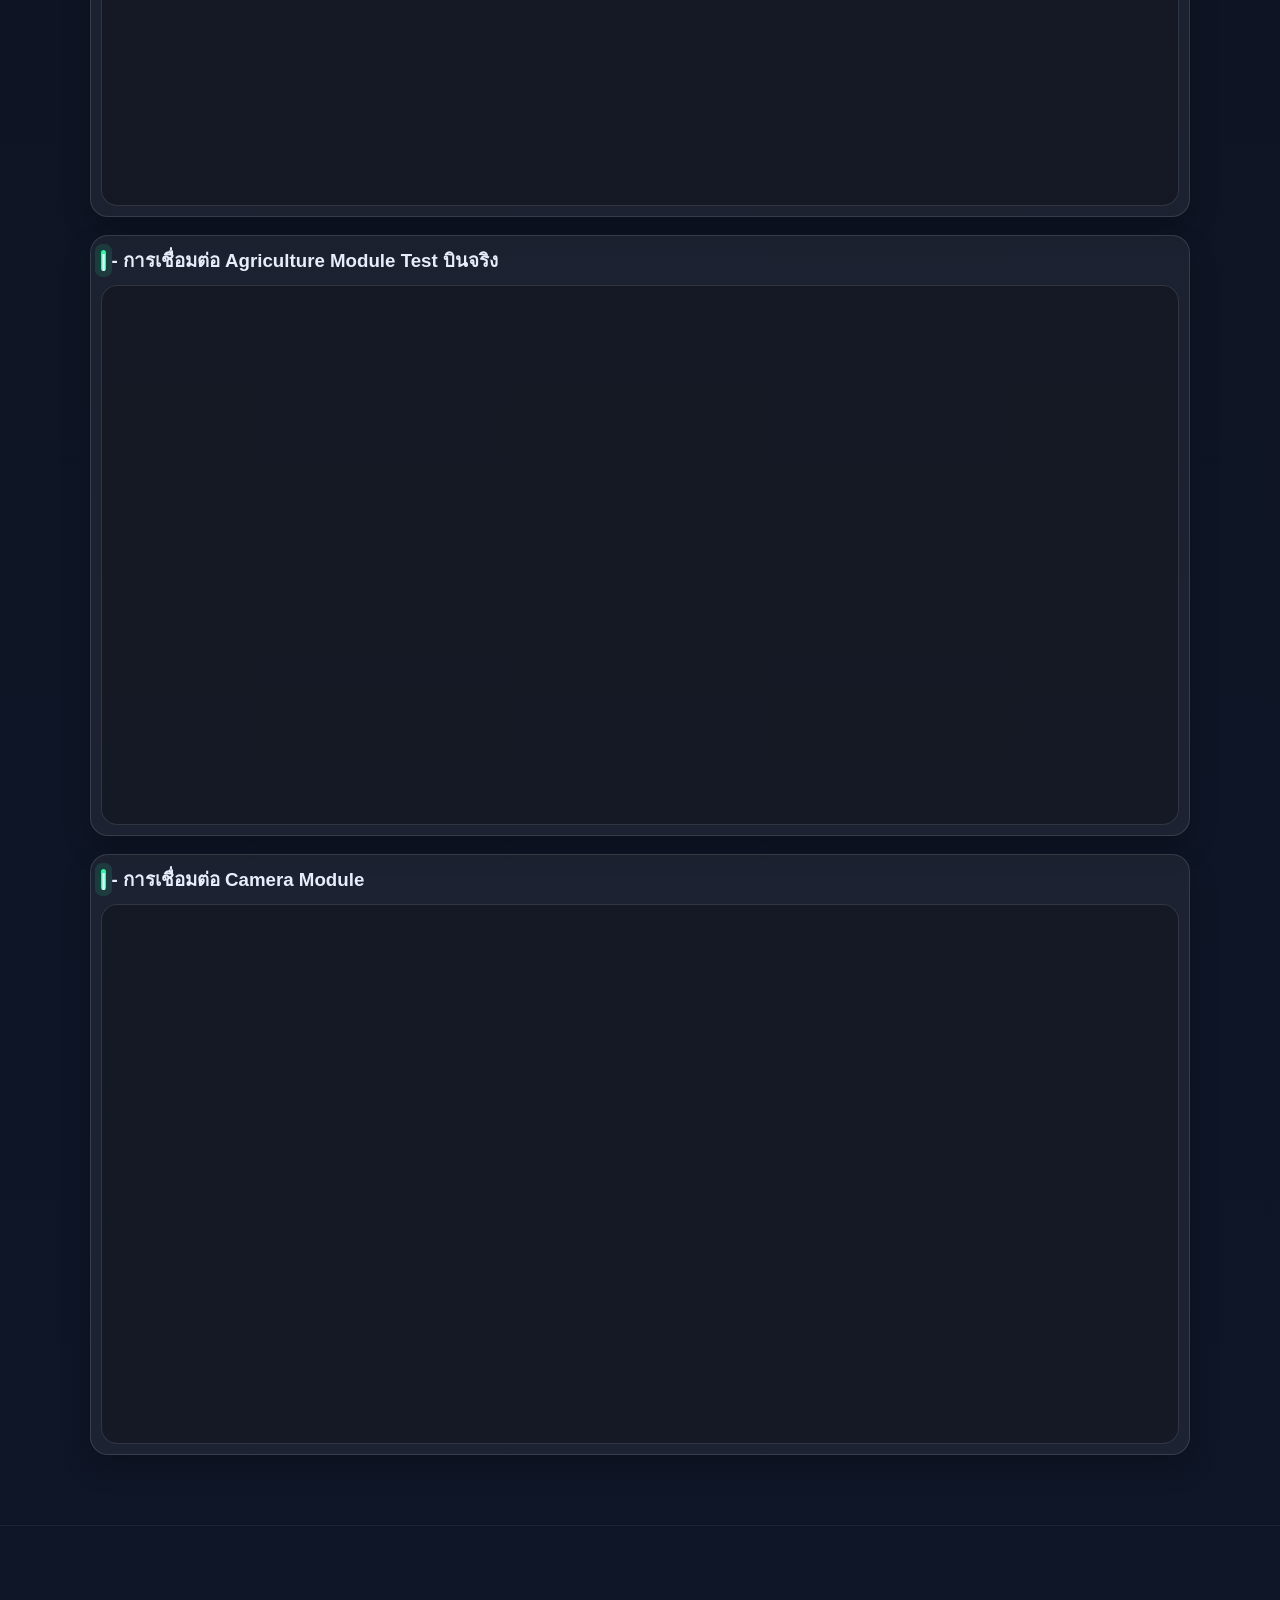
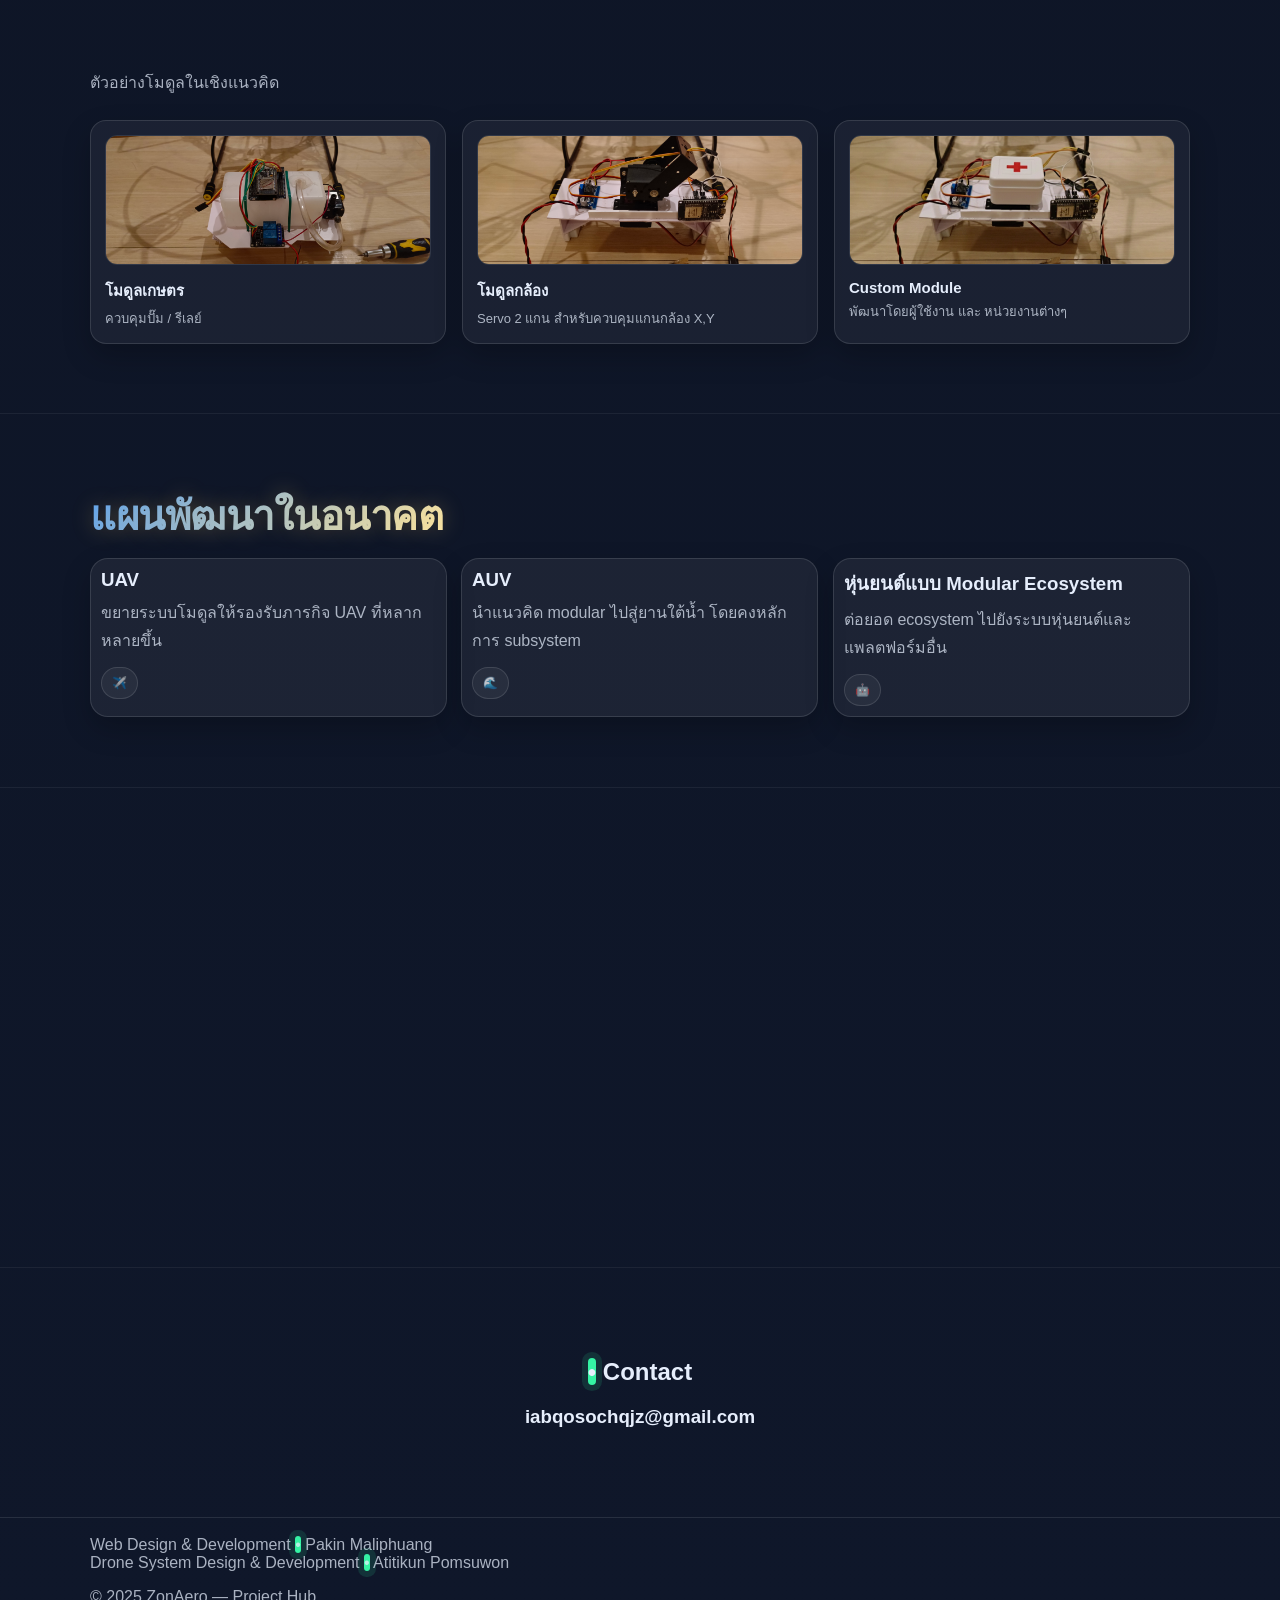
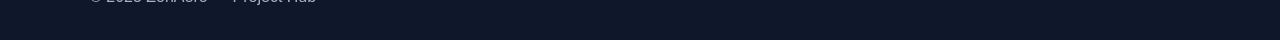
==== commit 0422dcba: "TEST" ====
--- a/Multi_purpose_drone_infor.html
+++ b/Multi_purpose_drone_infor.html
@@ -14,7 +14,7 @@
       <div class="brand-badge" aria-hidden="true"></div>
       <div>
         <div class="brand-title">ZonAero</div>
-        <div class="brand-sub">Socket Module Platform (SMP) Ecosystem</div>
+        <div class="brand-sub">Socket FUCK Module Platform (SMP) Ecosystem</div>
       </div>
     </a>
 
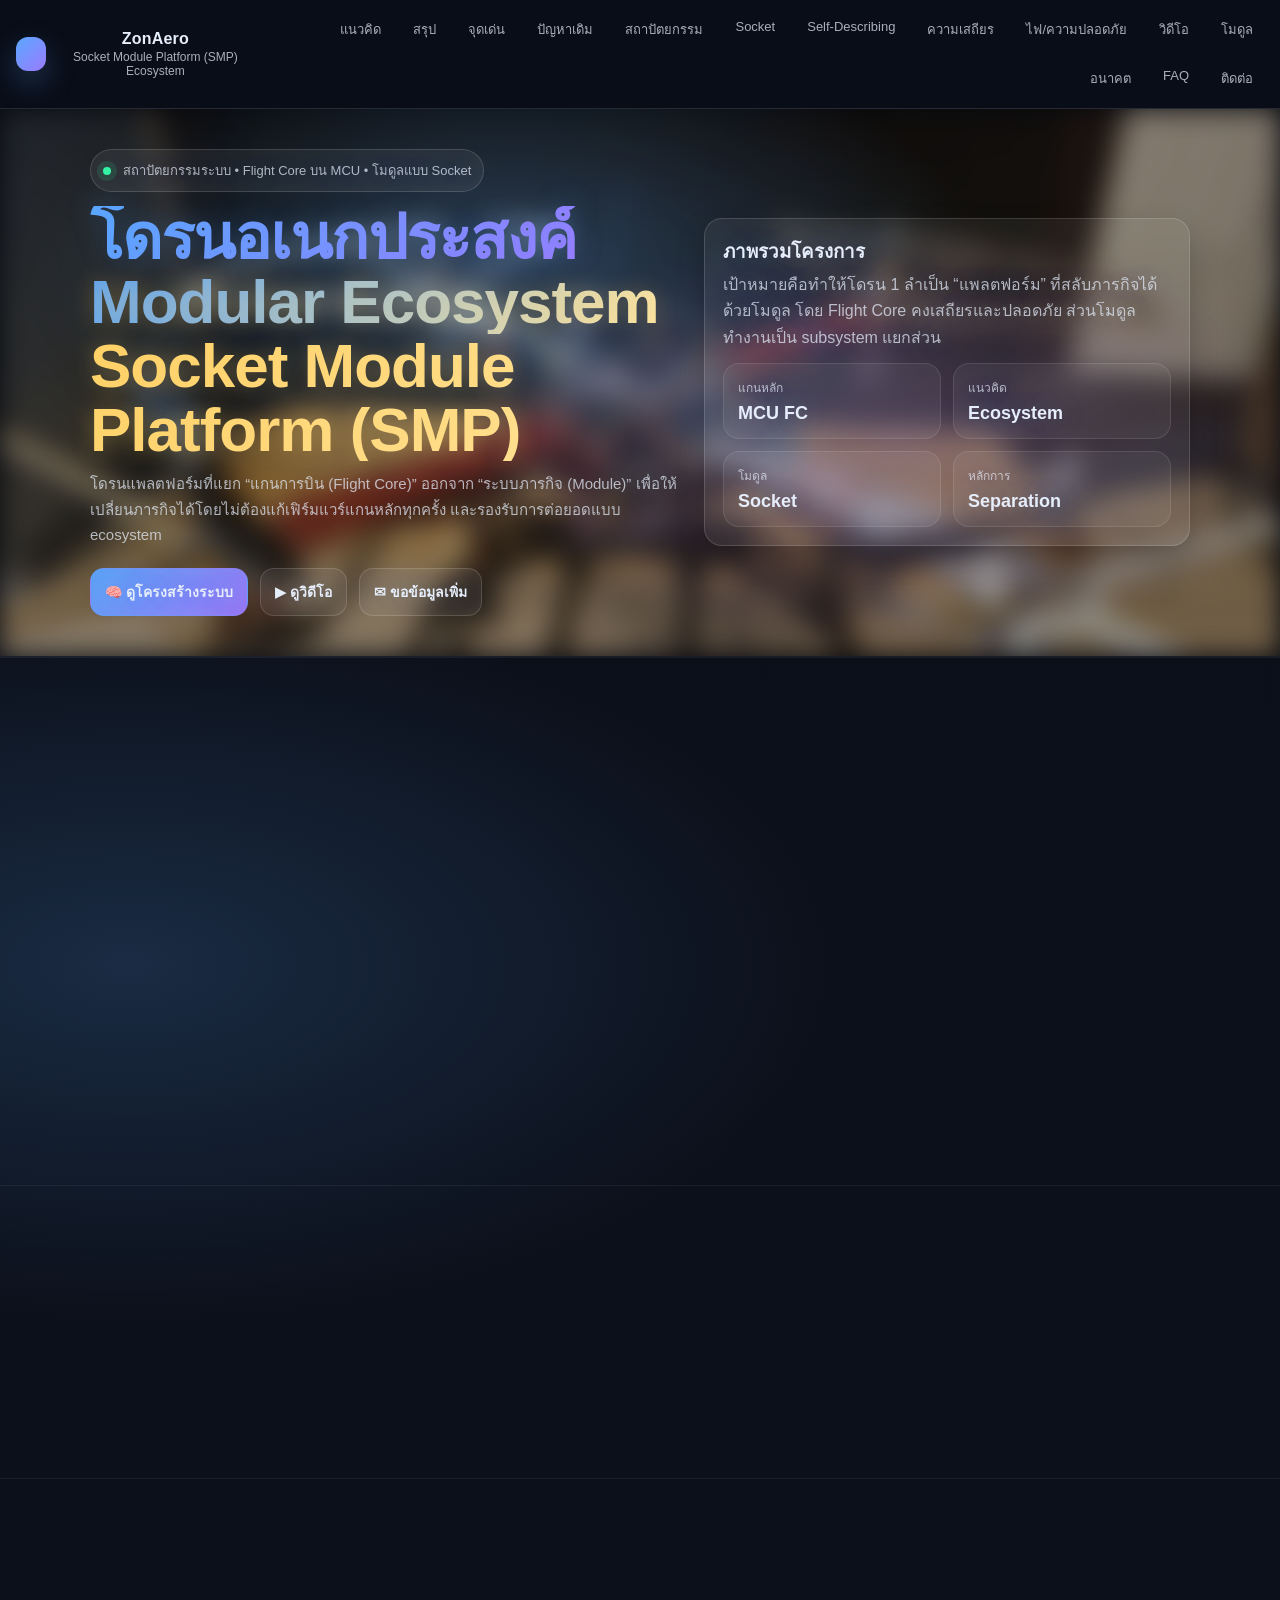
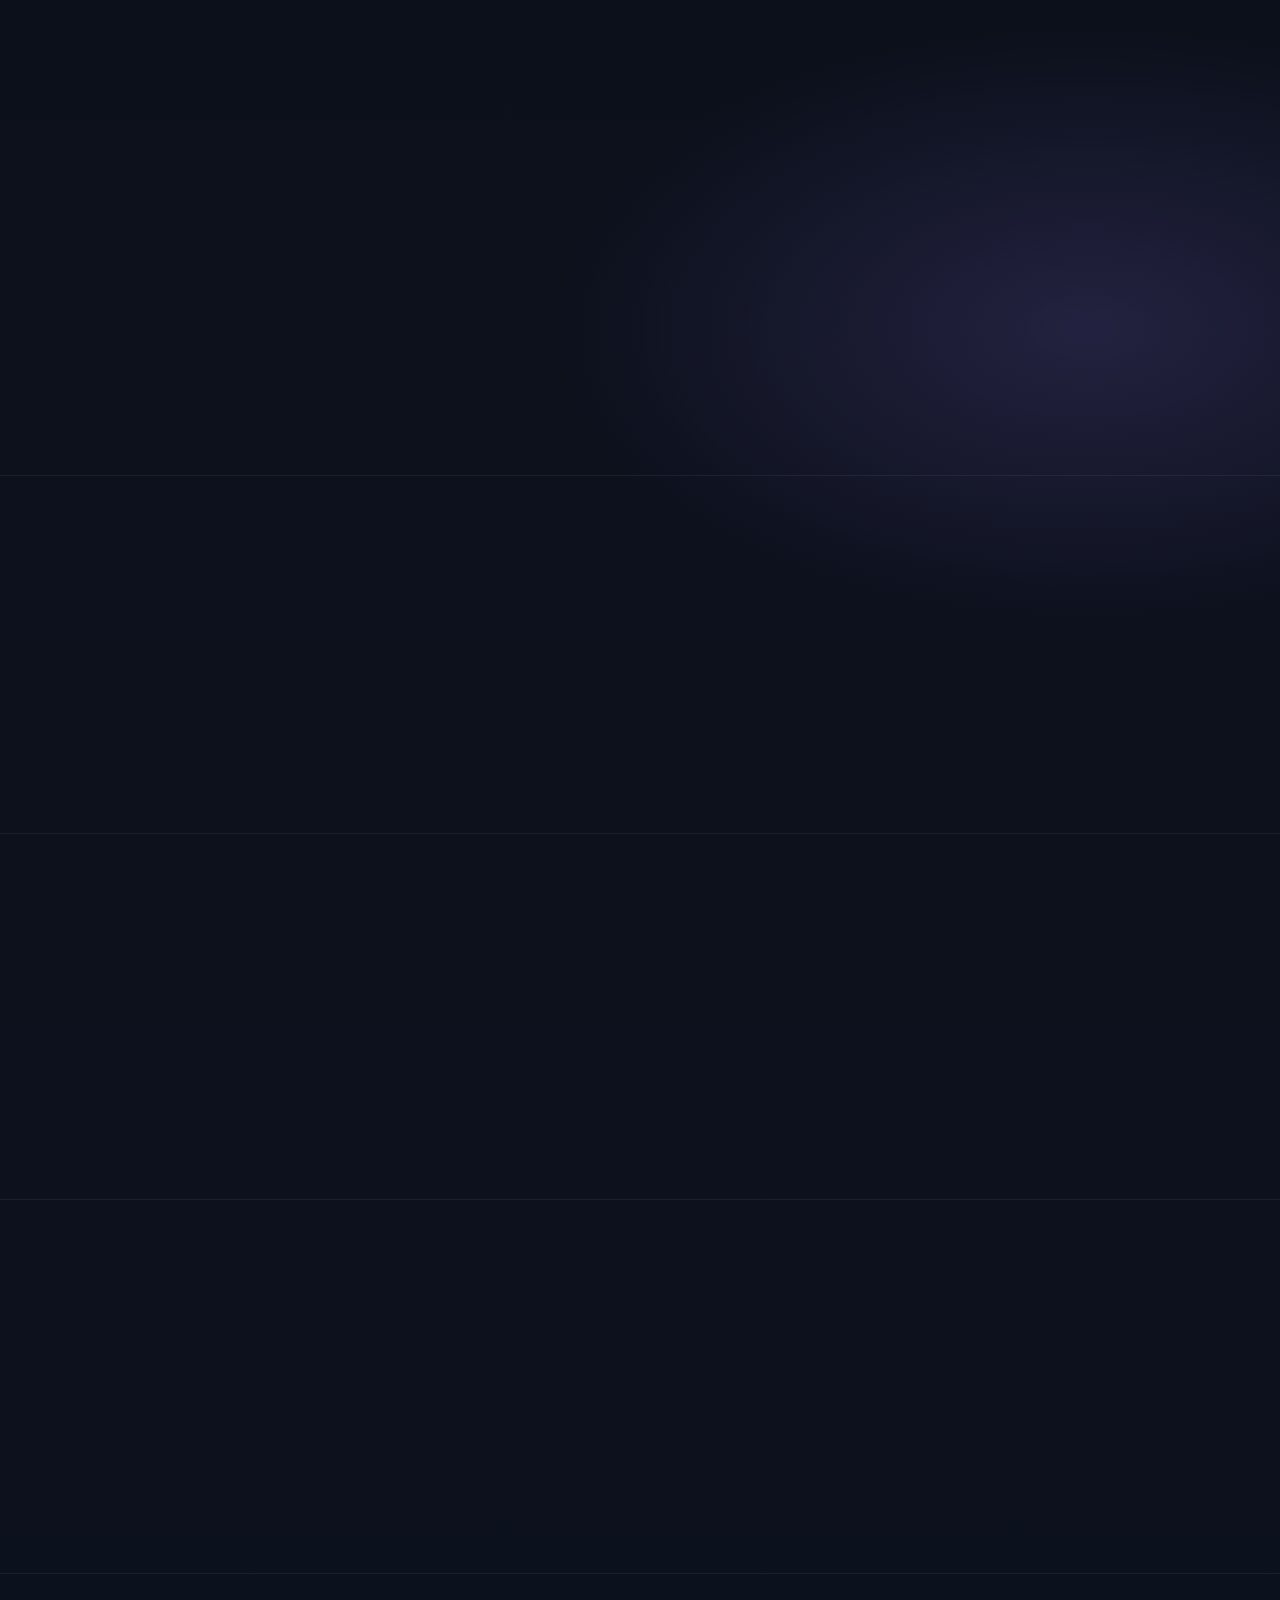
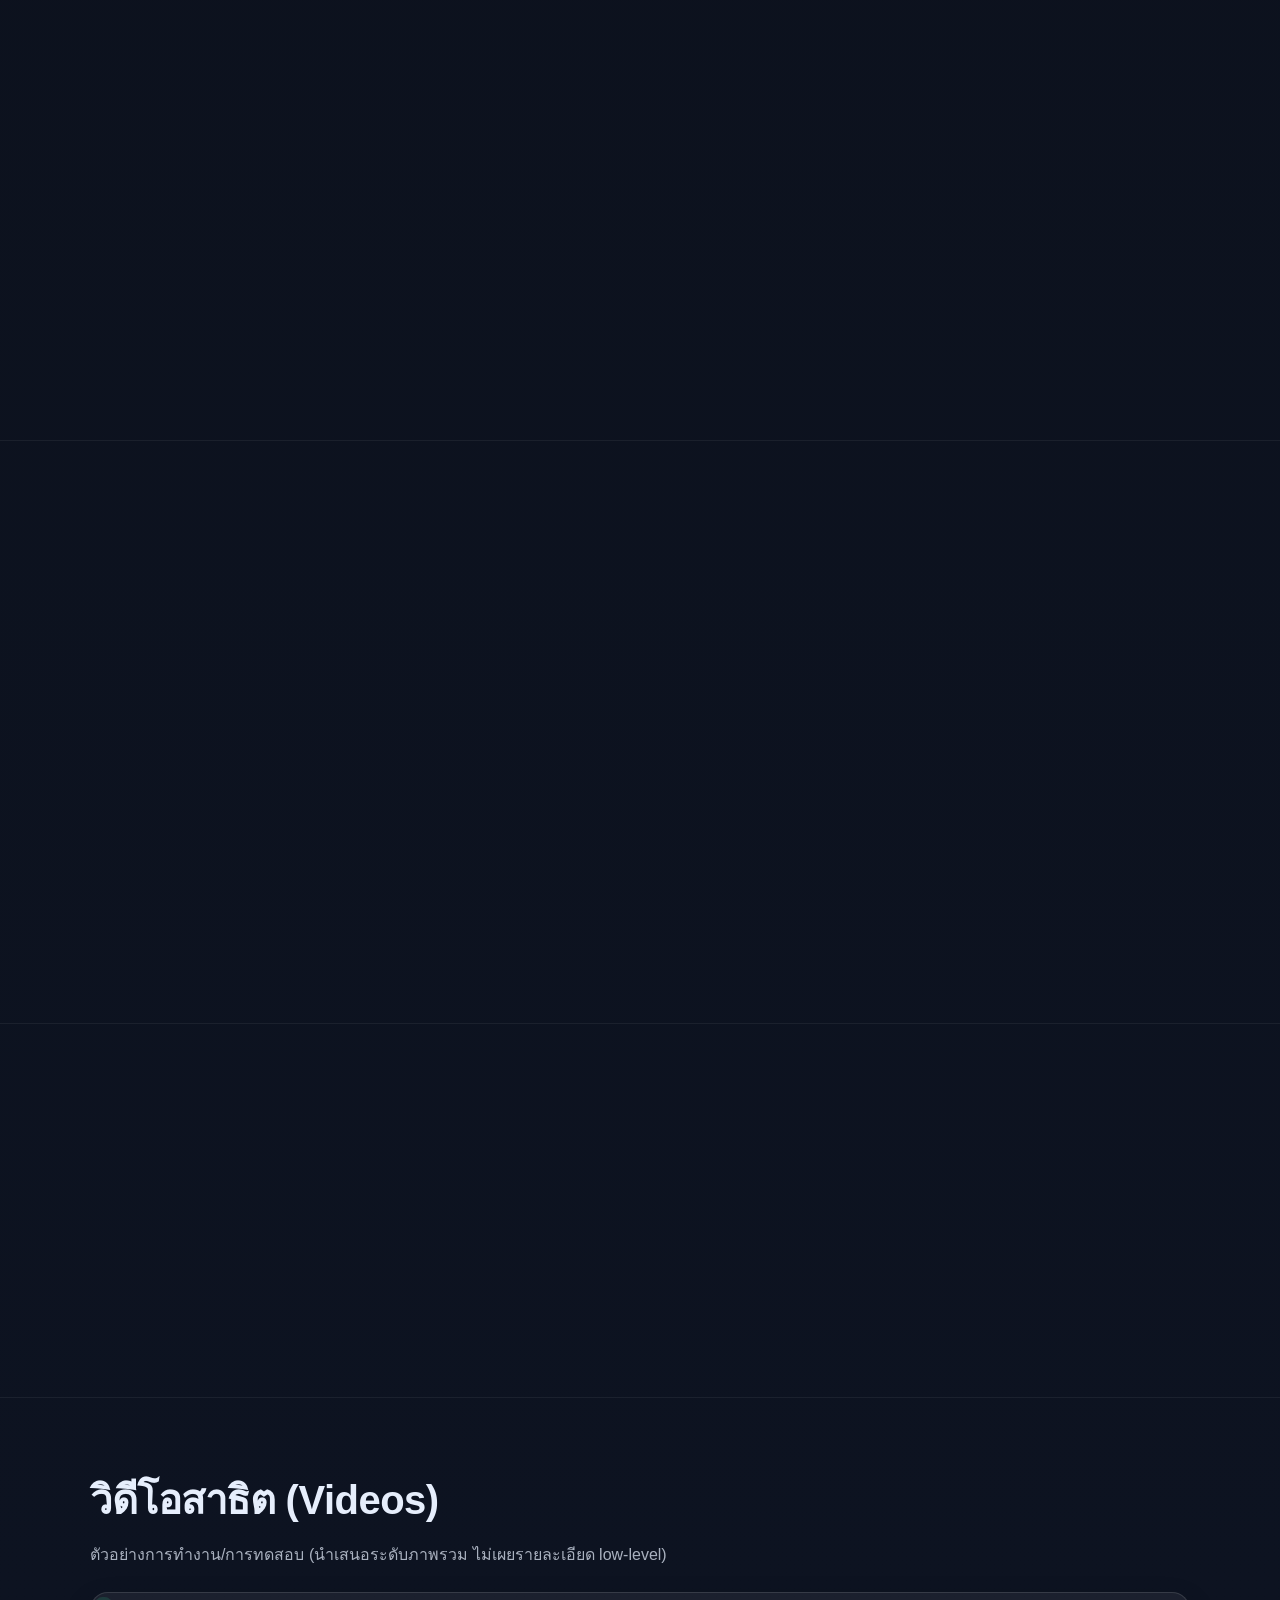
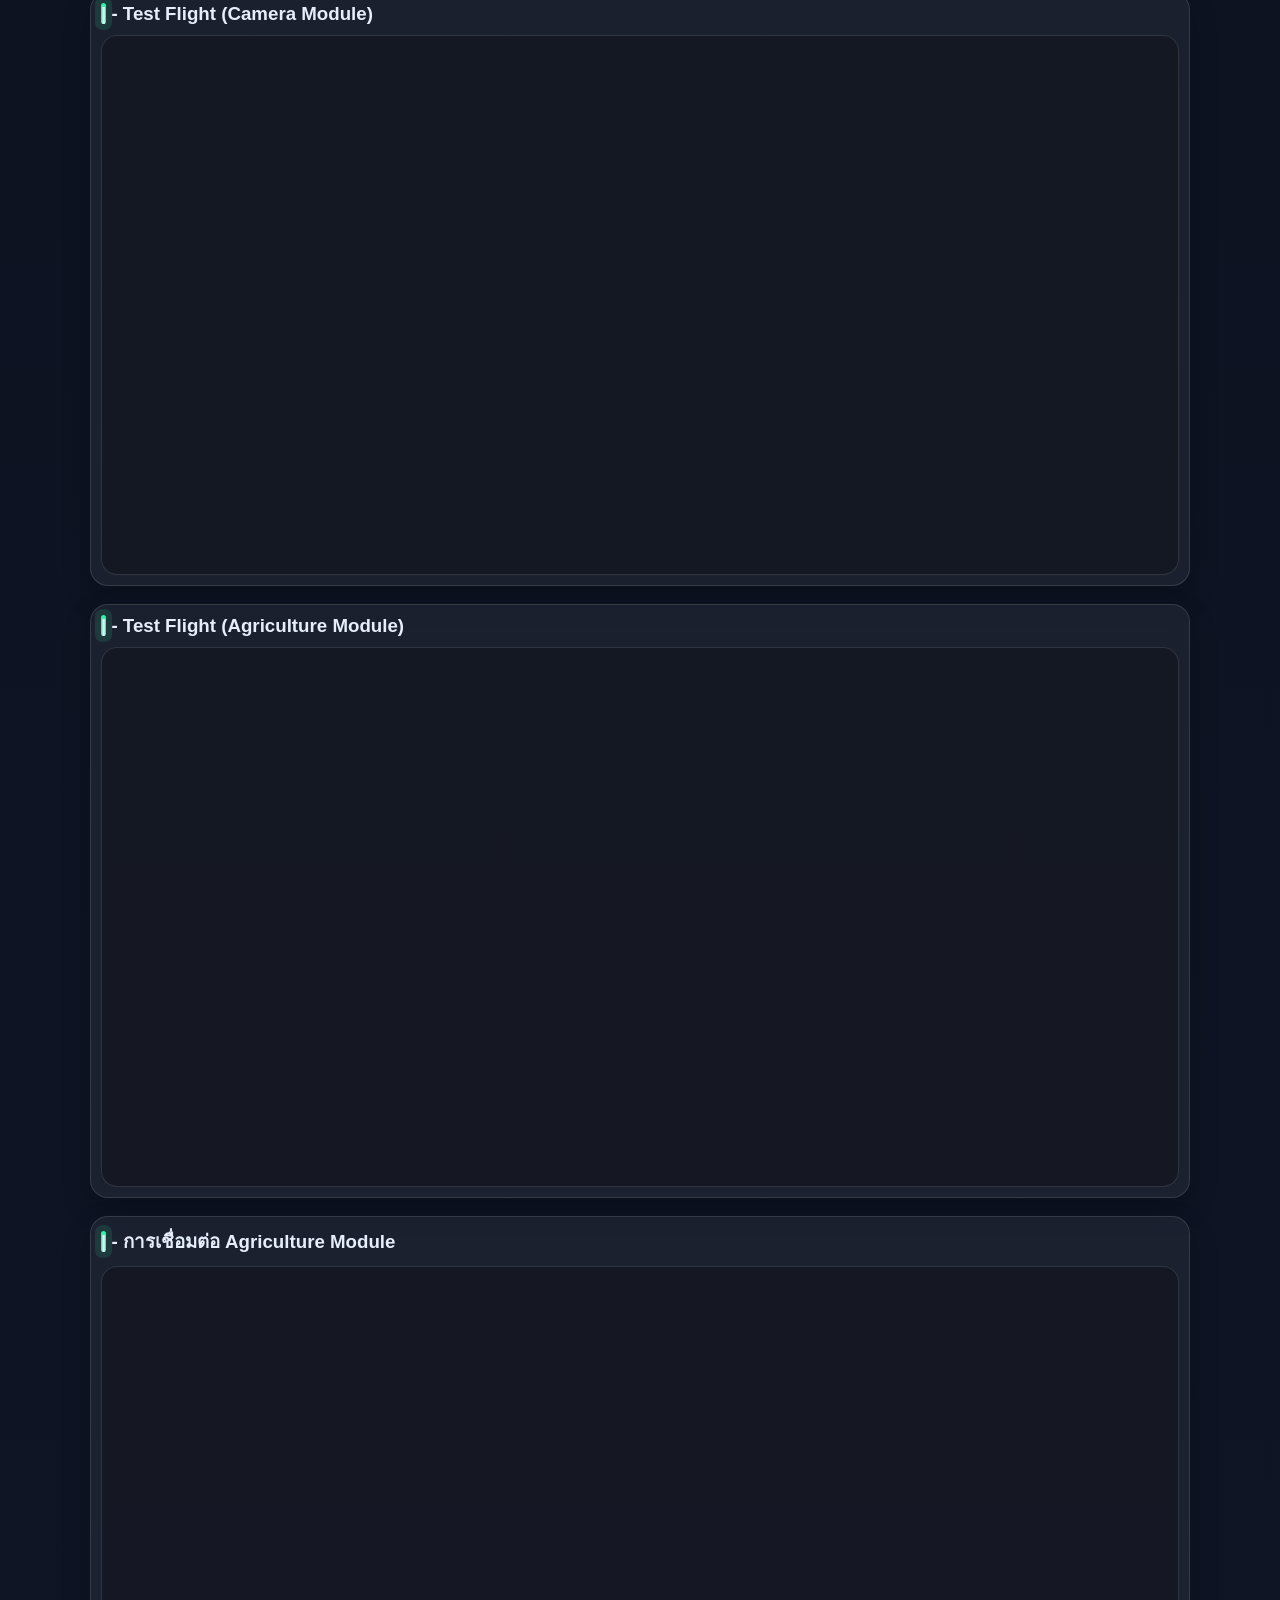
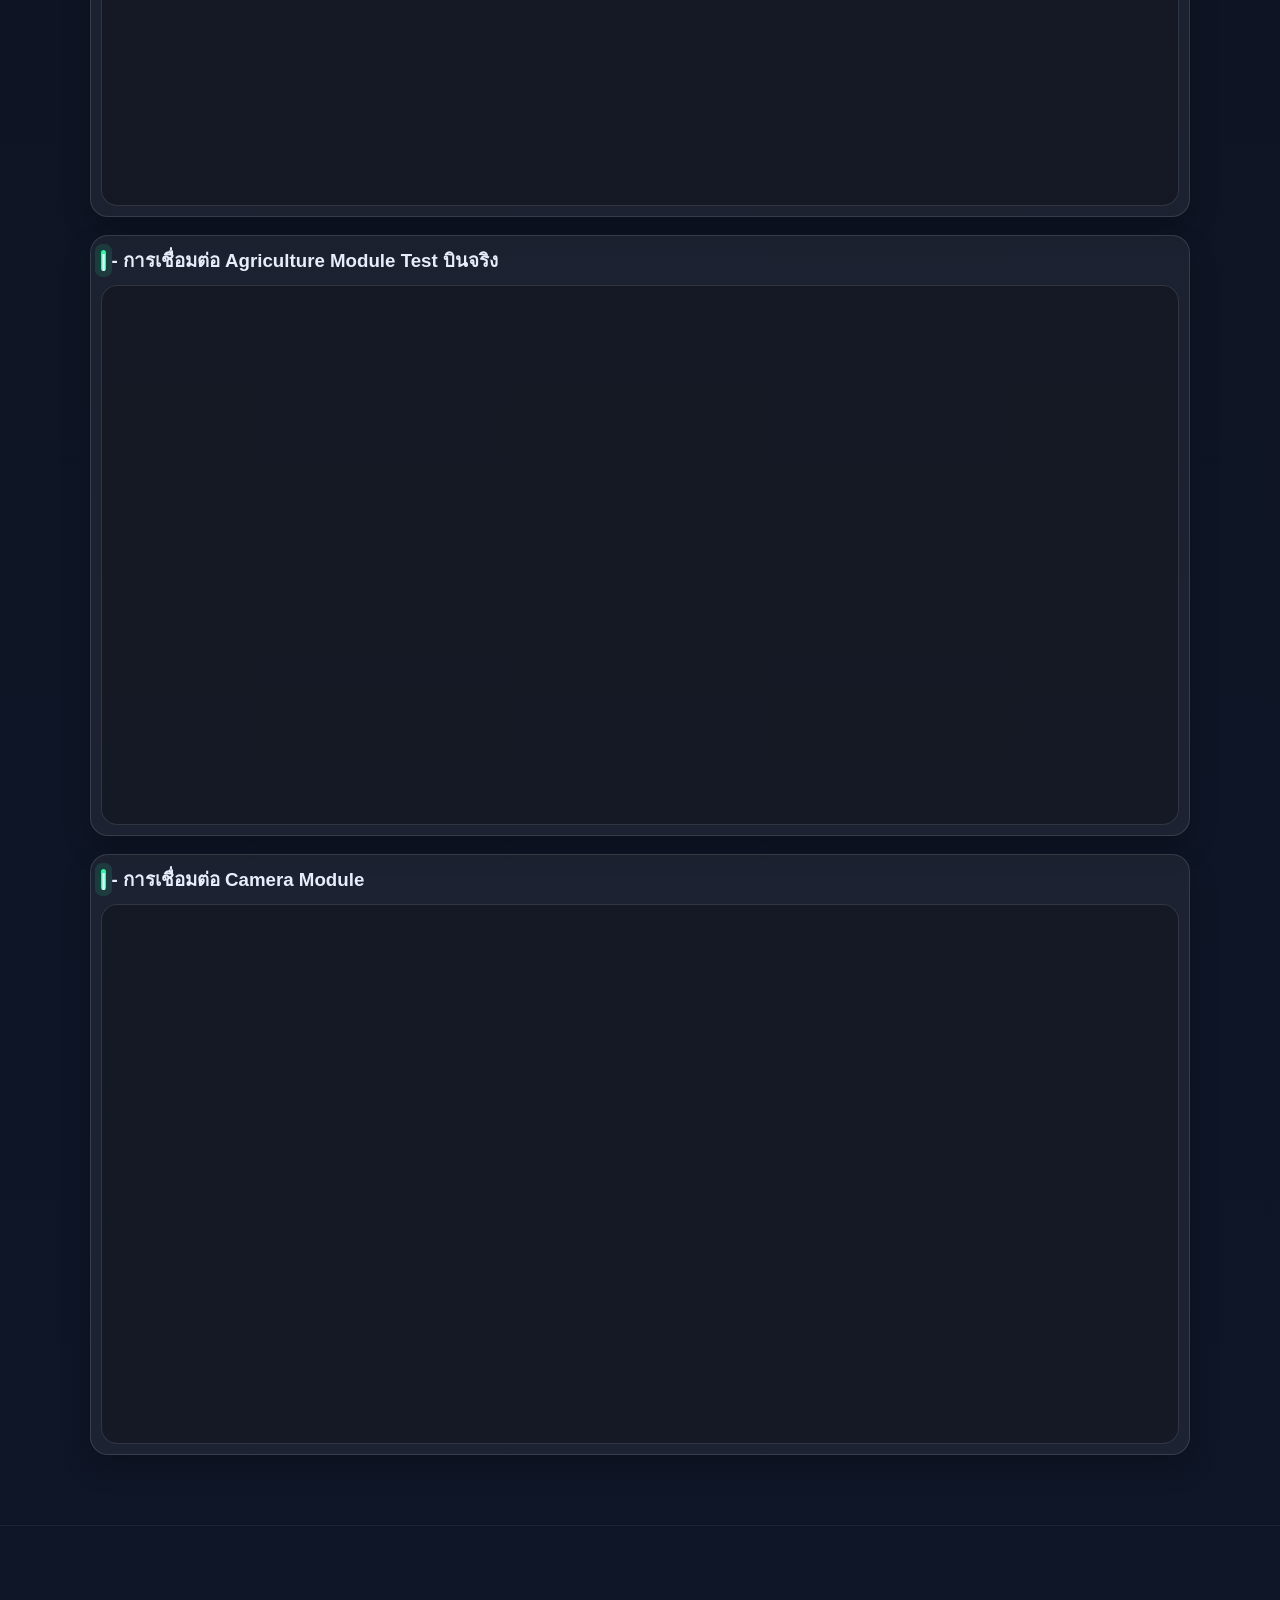
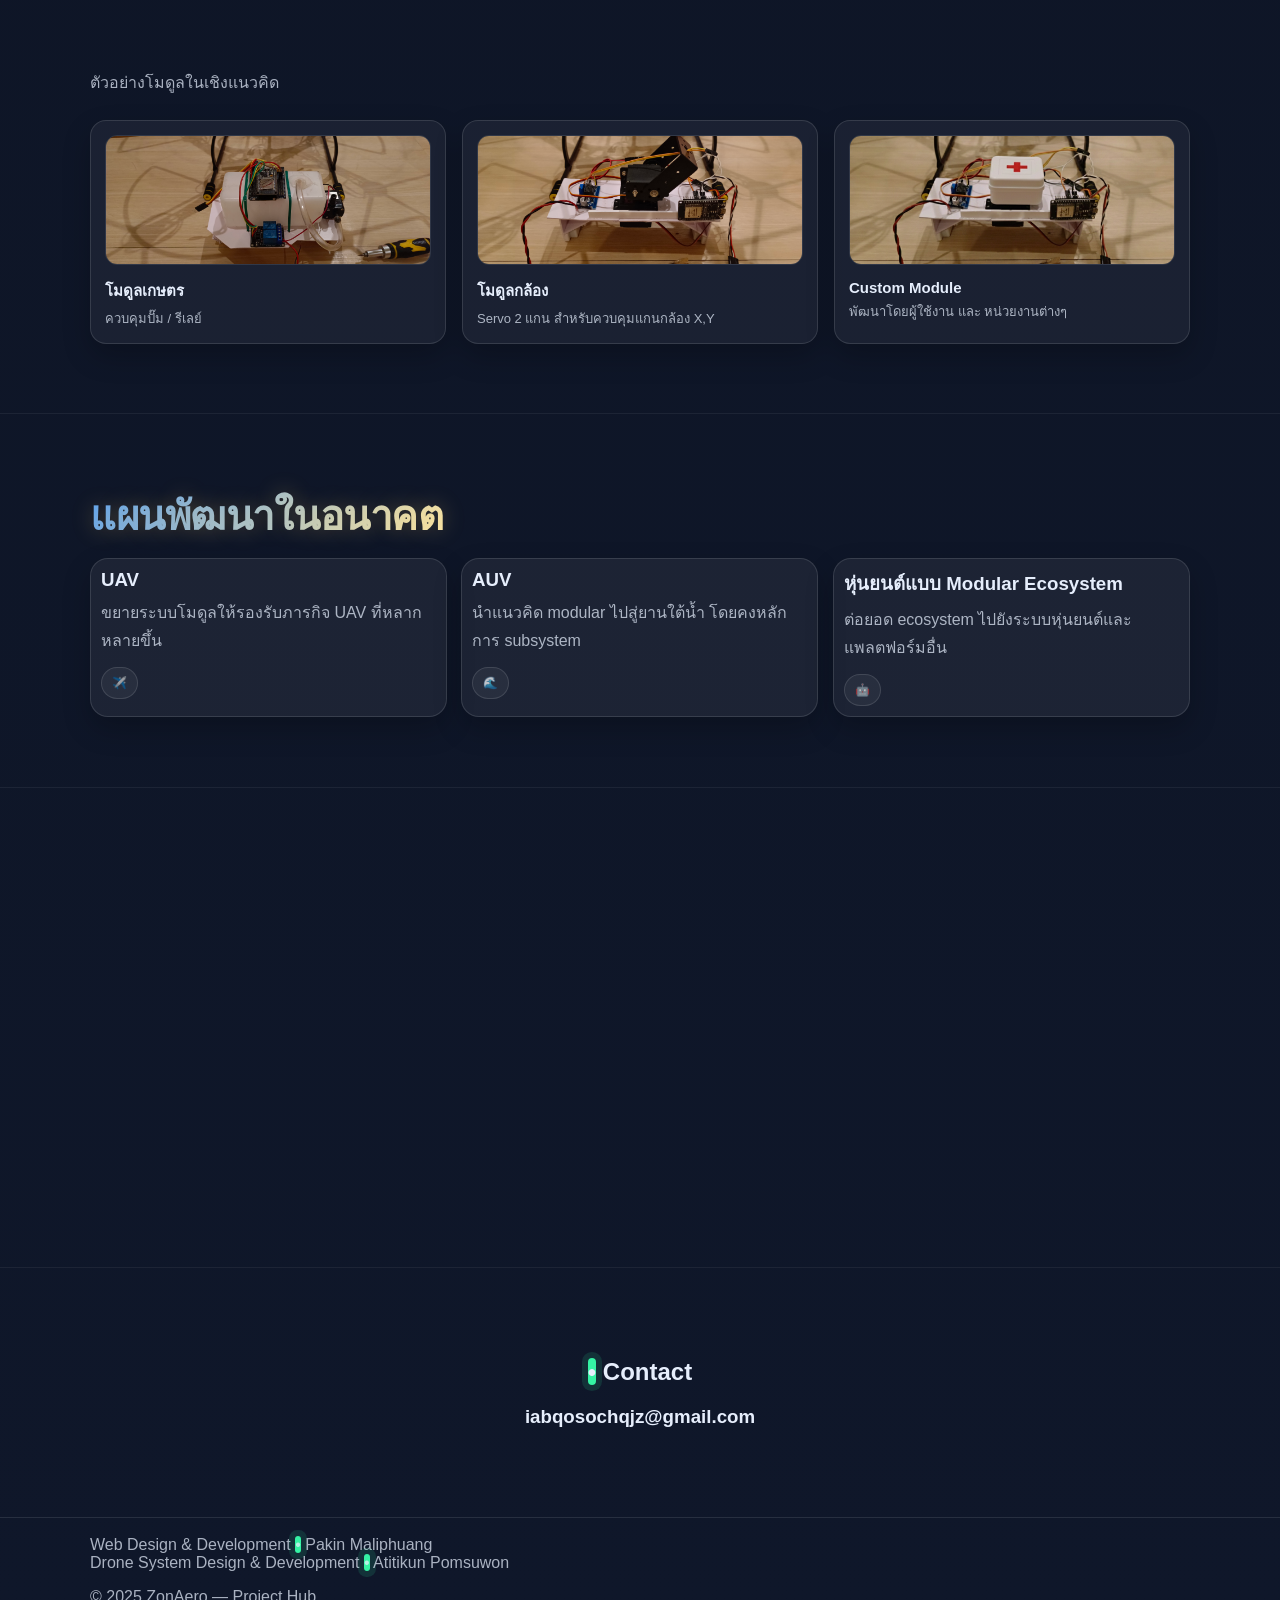
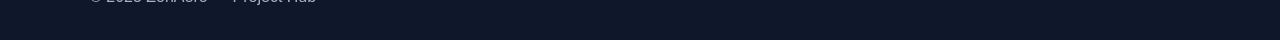
==== commit 819b72ad: "SMP gen 1.1" ====
--- a/Multi_purpose_drone_infor.html
+++ b/Multi_purpose_drone_infor.html
@@ -14,7 +14,7 @@
       <div class="brand-badge" aria-hidden="true"></div>
       <div>
         <div class="brand-title">ZonAero</div>
-        <div class="brand-sub">Socket FUCK Module Platform (SMP) Ecosystem</div>
+        <div class="brand-sub">Socket Module Platform (SMP) Ecosystem</div>
       </div>
     </a>
 
